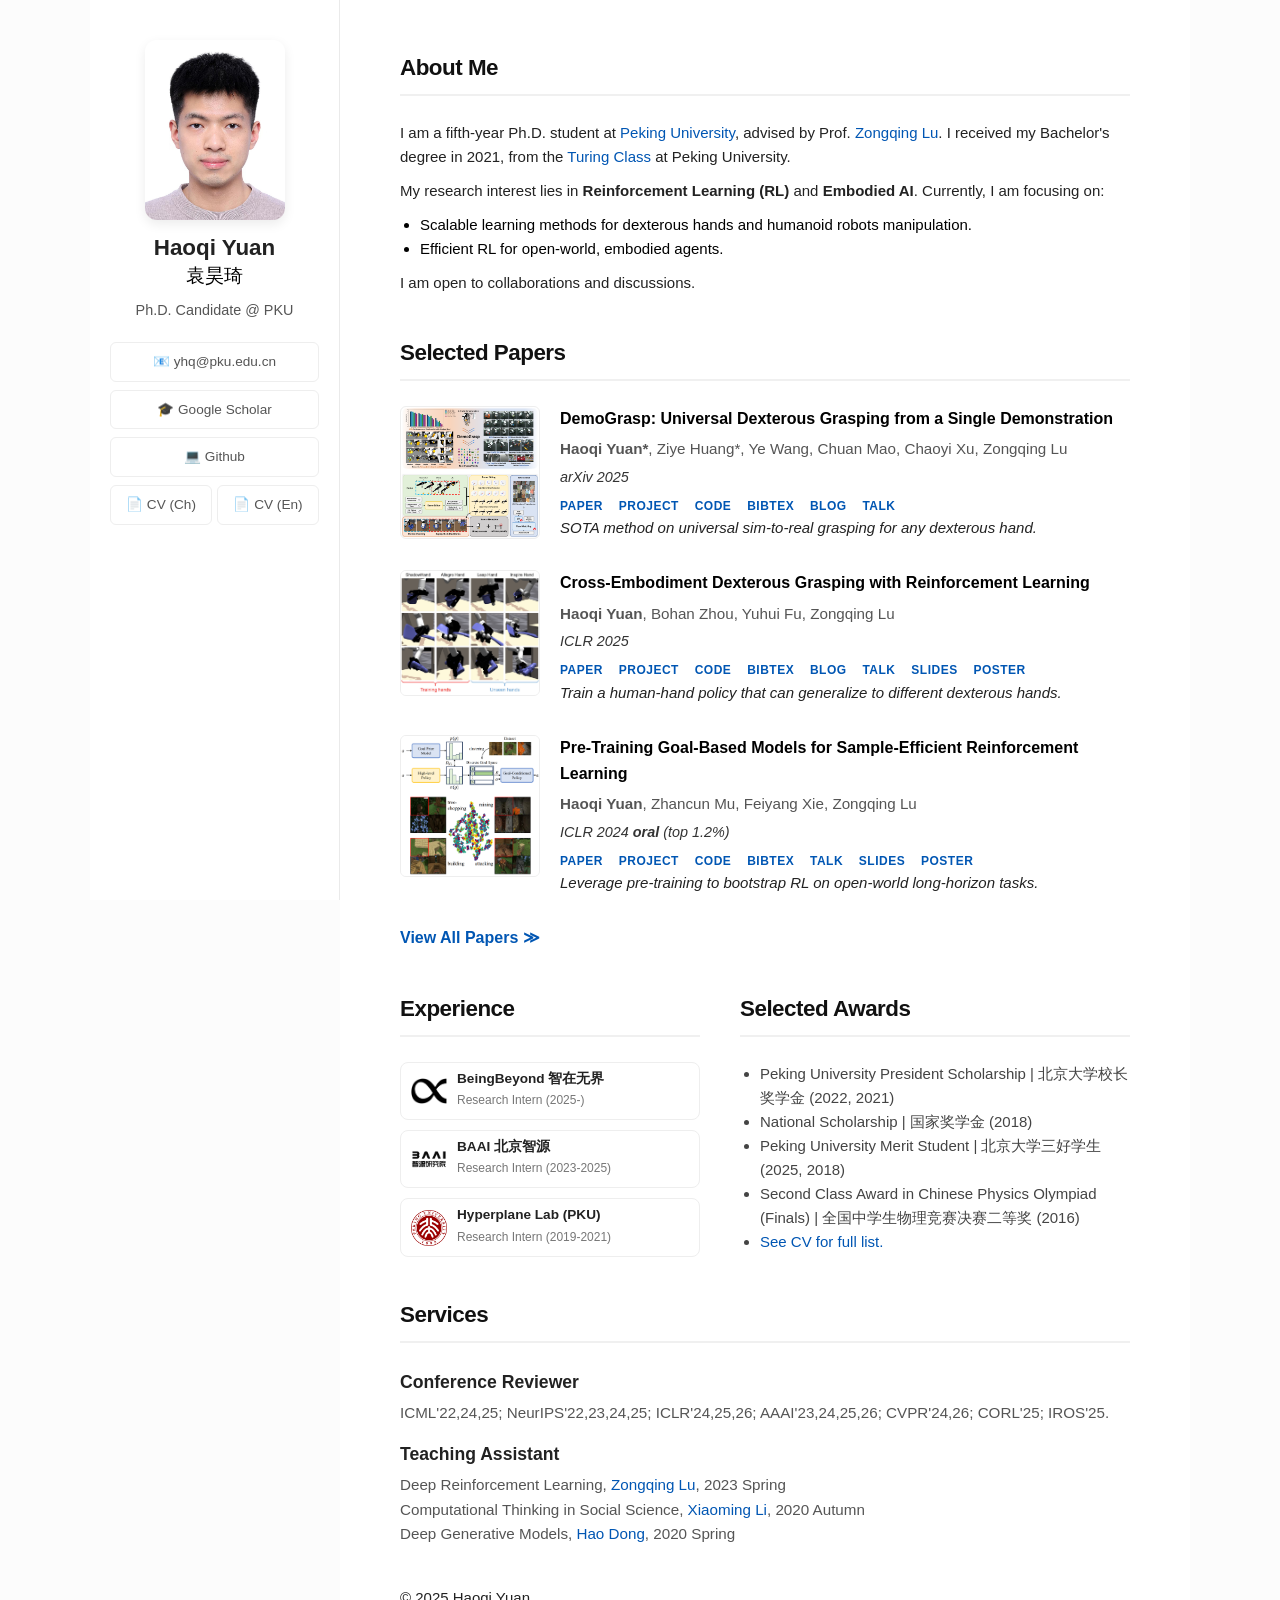
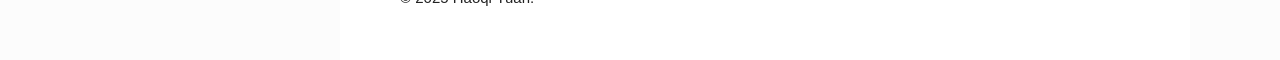
==== index.html @ bbd80de4 "change template" ====
<!DOCTYPE html>
<html lang="en">
<head>
  <meta charset="UTF-8">
  <meta name="viewport" content="width=device-width, initial-scale=1.0">
  <title>Haoqi Yuan | Peking University</title>
  <link rel="icon" type="image/x-icon" href="./haoqi_files/icon/icon.ico">
  <link rel="stylesheet" href="style.css">
</head>
<body>

  <div class="container">

    <aside class="sidebar">
      <img src="./haoqi_files/photo.jpg" alt="Haoqi Yuan" class="profile-img">
      
      <h1>Haoqi Yuan<br><span style="font-weight:400; font-size: 1.2rem; color:#000000;">袁昊琦</span></h1>
      <p style="margin-top:5px;">Ph.D. Candidate @ PKU</p>

      <div class="contact-links">
        <a href="mailto:yhq@pku.edu.cn" class="link-btn">📧 yhq@pku.edu.cn</a>
        <a href="https://scholar.google.com/citations?user=QD_ynSgAAAAJ&hl=zh-CN&oi=ao" class="link-btn">🎓 Google Scholar</a>
        <a href="https://github.com/YHQpkueecs/" class="link-btn">💻 Github</a>
        <div style="display:flex; gap:5px;">
            <a href="./haoqi_files/cv/chn.pdf" class="link-btn" style="flex:1;">📄 CV (Ch)</a>
            <a href="./haoqi_files/cv/en.pdf" class="link-btn" style="flex:1;">📄 CV (En)</a>
        </div>
      </div>
    </aside>

    <main class="main-content">
      
      <section id="about">
        <h2>About Me</h2>
        <div class="about-text">
            <p>
              I am a fifth-year Ph.D. student at <a href="http://english.pku.edu.cn/">Peking University</a>, advised by Prof. <a href="https://z0ngqing.github.io/">Zongqing Lu</a>. 
              I received my Bachelor's degree in 2021, from the <a href="https://cfcs.pku.edu.cn/research/turing_program/introduction1/index.htm">Turing Class</a> at Peking University.
            </p>
            <p>
              My research interest lies in <strong>Reinforcement Learning (RL)</strong> and <strong>Embodied AI</strong>. 
              Currently, I am focusing on:
              <ul style="margin-top:10px; margin-left:20px; color:#000000;">
                <li>Scalable learning methods for dexterous hands and humanoid robots manipulation.</li>
                <li>Efficient RL for open-world, embodied agents.</li>
              </ul>
            </p>
            <p>
              I am open to collaborations and discussions.
            </p>
        </div>
      </section>

      <section id="selected-papers">
        <h2>Selected Papers</h2>

        <div class="paper">
          <img src="./haoqi_files/pub/demograsp.png" alt="DemoGrasp">
          <div class="paper-content">
            <h3>DemoGrasp: Universal Dexterous Grasping from a Single Demonstration</h3>
            <div class="paper-authors">
              <strong>Haoqi Yuan*</strong>, Ziye Huang*, Ye Wang, Chuan Mao, Chaoyi Xu, Zongqing Lu
            </div>
            <div class="paper-venue">arXiv 2025</div>
            <div class="paper-links">
              <a href="https://arxiv.org/abs/2509.22149">Paper</a>
              <a href="https://beingbeyond.github.io/DemoGrasp/">Project</a>
              <a href="https://github.com/BeingBeyond/DemoGrasp">Code</a>
              <a href="./haoqi_files/pub/demograsp.bib">bibtex</a>
              <a href="https://mp.weixin.qq.com/s/KvH5UjLVVNwh7_BdXY9Iog">blog</a>
              <a href="https://www.bilibili.com/video/BV13q1PBCEGq/?spm_id_from=333.337.search-card.all.click&vd_source=22bc080a152719944168d87cfefeca09">talk</a>
            </div>
            <p> <i>SOTA method on universal sim-to-real grasping for any dexterous hand.</i> </p>
          </div>
        </div>

        <div class="paper">
          <img src="./haoqi_files/pub/crossdex.jpg" alt="CrossDex">
          <div class="paper-content">
            <h3>Cross-Embodiment Dexterous Grasping with Reinforcement Learning</h3>
            <div class="paper-authors">
              <strong>Haoqi Yuan</strong>, Bohan Zhou, Yuhui Fu, Zongqing Lu
            </div>
            <div class="paper-venue">ICLR 2025</div>
            <div class="paper-links">
               <a href="https://openreview.net/forum?id=twIPSx9qHn">Paper</a>
               <a href="https://sites.google.com/view/crossdex/">Project</a>
               <a href="https://github.com/PKU-RL/CrossDex">Code</a>
               <a href="./haoqi_files/pub/crossdex.bib">bibtex</a>
               <a href="https://mp.weixin.qq.com/s/LdLFHxeK4R0tPey8G02PbQ">blog</a>
               <a href="https://www.bilibili.com/video/BV1wMdHYVEBz/?spm_id_from=333.1387.homepage.video_card.click">talk</a>
               <a href="https://iclr.cc/media/iclr-2025/Slides/28010.pdf">slides</a>
               <a href="https://iclr.cc/media/PosterPDFs/ICLR%202025/28010.png?t=1743598945.9635465">poster</a>
            </div>
            <p> <i>Train a human-hand policy that can generalize to different dexterous hands.</i> </p>
          </div>
        </div>

        <div class="paper">
          <img src="./haoqi_files/pub/ptgm.png" alt="PTGM">
          <div class="paper-content">
            <h3>Pre-Training Goal-Based Models for Sample-Efficient Reinforcement Learning</h3>
            <div class="paper-authors">
              <strong>Haoqi Yuan</strong>, Zhancun Mu, Feiyang Xie, Zongqing Lu
            </div>
            <div class="paper-venue">ICLR 2024 <b>oral</b> (top 1.2%)</div>
            <div class="paper-links">
               <a href="https://openreview.net/forum?id=o2IEmeLL9r">Paper</a>
               <a href="https://sites.google.com/view/ptgm-iclr">Project</a>
               <a href="https://github.com/PKU-RL/PTGM">Code</a>
               <a href="./haoqi_files/pub/ptgm.bib">bibtex</a>
               <a href="https://b23.tv/zlCDHby">talk</a>
               <a href="https://iclr.cc/media/iclr-2024/Slides/19728.pdf">slides</a>
               <a href="./haoqi_files/poster/ptgm.pdf">poster</a>
            </div>
            <p> <i>Leverage pre-training to bootstrap RL on open-world long-horizon tasks.</i> </p>
          </div>
        </div>

        <div class="view-all-wrapper">
            <a href="publications.html" class="view-all-btn">View All Papers &gg;</a>
        </div>
      </section>

      <div class="two-col-layout">
        
        <section class="section experience">
          <h2>Experience</h2>
          <div class="exp-grid">
              
              <div class="exp-item">
                  <img src="./haoqi_files/icon/beingbeyond.png" alt="BeingBeyond">
                  <div class="exp-info">
                      <strong>BeingBeyond 智在无界</strong>
                      <span>Research Intern (2025-)</span>
                      <div class="exp-tooltip">
                          <strong>BeingBeyond 智在无界</strong><br>
                          Research Intern (2025 - Present).<br>
                          We are a start-up team on embodied AI and foundation models. 
                          <br>
                          I am leading research on dexterous manipulation. 
                          <br>
                          Representative works: <i>Being-0, Being-H0, DemoGrasp</i>.
                      </div>
                  </div>
              </div>

              <div class="exp-item">
                  <img src="./haoqi_files/icon/baai.png" alt="BAAI">
                  <div class="exp-info">
                      <strong>BAAI 北京智源</strong>
                      <span>Research Intern (2023-2025)</span>
                      <div class="exp-tooltip">
                          <strong>BAAI 北京智源人工智能研究院</strong><br>
                          Research Intern (2023-2025). <br>
                          I focus on RL research, including RL for open-world agents and 
                          RL for generalizable dexterous manipulation.
                          <br>
                          Representative works: <i>PTGM, MGPO, Plan4MC, 
                            RL-GPT, CrossDex, ResDex, BiDexHD</i>.
                      </div>
                  </div>
              </div>

              <div class="exp-item">
                  <img src="./haoqi_files/icon/pku.png" alt="PKU">
                  <div class="exp-info">
                      <strong>Hyperplane Lab (PKU)</strong>
                      <span>Research Intern (2019-2021)</span>
                      <div class="exp-tooltip">
                          <strong>Hyperplane Lab, Peking University</strong><br>
                          Research Intern (2019 - 2021). Advised by Prof. <a href="https://zsdonghao.github.io/"> Hao Dong</a>.
                          <br>
                          I study generative models and learning physical interactions. 
                          <br>
                          Representative work: <i>DMotion</i>.
                      </div>
                  </div>
              </div>
          </div>
        </section>

        <section class="section awards">
          <h2>Selected Awards</h2>
          <ul style="padding-left: 20px; color: #444;">
            <li>Peking University President Scholarship | 北京大学校长奖学金 (2022, 2021)</li>
            <li>National Scholarship | 国家奖学金 (2018)</li>
            <li>Peking University Merit Student | 北京大学三好学生 (2025, 2018)</li>
            <li>Second Class Award in Chinese Physics Olympiad (Finals) | 全国中学生物理竞赛决赛二等奖 (2016)</li>
            <li><a href="./haoqi_files/cv/chn.pdf">See CV for full list.</a></li>
          </ul>
        </section>
      </div> 
      
      <section class="section services">
          <h2>Services</h2>
          
          <h3>Conference Reviewer</h3>
          <p> ICML'22,24,25; NeurIPS'22,23,24,25; ICLR'24,25,26; AAAI'23,24,25,26; CVPR'24,26; CORL'25; IROS'25.</p>
          
          <h3>Teaching Assistant</h3>
          <p>
              Deep Reinforcement Learning, <a href="https://z0ngqing.github.io/">Zongqing Lu</a>, 2023 Spring <br>
              Computational Thinking in Social Science, <a href="https://eecs.pku.edu.cn/xxkxjsxy/info/1500/6767.htm">Xiaoming Li</a>, 2020 Autumn <br>
              Deep Generative Models, <a href="https://zsdonghao.github.io/">Hao Dong</a>, 2020 Spring
          </p>
      </section>

      <footer>
        <script type='text/javascript' id='mapmyvisitors' src='https://mapmyvisitors.com/map.js?cl=30a012&w=300&t=tt&d=0yvSSMkyOwlfLmu0AIasVkYD2guCQwrIWfhVinvh4-I&co=85c2ed&cmo=e0bb0c&cmn=ff5353&ct=808080'></script>
        &copy; 2025 Haoqi Yuan.
      </footer>

    </main>
  </div>

</body>
</html>
---- style.css ----
/* --- Global Variables & Reset --- */
:root {
    --primary-color: #0056b3;
    --accent-color: #eef4fb;
    --text-main: #222;
    --text-secondary: #555;
    --bg-body: #fcfcfc;
    --sidebar-width: 250px;
    --sidebar-bg: #fff;
    --font-main: -apple-system, BlinkMacSystemFont, "Segoe UI", Roboto, Helvetica, Arial, sans-serif;
}

* { box-sizing: border-box; margin: 0; padding: 0; }

body {
    font-family: var(--font-main);
    color: var(--text-main);
    background-color: var(--bg-body);
    line-height: 1.6;
    font-size: 15px;
}

a { color: var(--primary-color); text-decoration: none; transition: all 0.2s ease; }
a:hover { text-decoration: underline; color: #003d82; }

/* --- Layout Container --- */
.container {
    display: flex;
    max-width: 1100px;
    margin: 0 auto;
    min-height: 100vh;
}

/* --- Left Sidebar (Fixed) --- */
.sidebar {
    width: var(--sidebar-width);
    padding: 40px 20px;
    text-align: center;
    position: fixed;
    height: 100vh;
    overflow-y: auto;
    background: var(--sidebar-bg);
    border-right: 1px solid #eaeaea;
    display: flex;
    flex-direction: column;
    align-items: center;
}

/* 优化 1: 照片调整 */
.profile-img {
    width: 140px;       /* 略微缩小 */
    height: 180px;
    object-fit: cover;
    object-position: 50% 25%; /* 调整垂直位置，让头部显示更完整 */
    border-radius: 12px;
    margin-bottom: 15px;
    box-shadow: 0 4px 12px rgba(0,0,0,0.08);
}

.sidebar h1 {
    font-size: 1.4rem;
    font-weight: 700;
    margin-bottom: 5px;
    line-height: 1.2;
}

.sidebar p {
    font-size: 0.9rem;
    color: var(--text-secondary);
    margin-bottom: 20px;
}

.contact-links {
    display: flex;
    flex-direction: column;
    gap: 8px;
    width: 100%;
}

.link-btn {
    display: block;
    padding: 8px 12px;
    background-color: #fff;
    border: 1px solid #eee;
    border-radius: 6px;
    color: var(--text-secondary);
    font-size: 0.85rem;
    text-align: center;
}

.link-btn:hover {
    background-color: var(--accent-color);
    border-color: #d0e1f5;
    color: var(--primary-color);
    text-decoration: none;
}

/* --- Right Main Content --- */
.main-content {
    margin-left: var(--sidebar-width);
    flex: 1;
    padding: 50px 60px;
    background-color: #fff;
}

section { margin-bottom: 40px; }

h2 {
    font-size: 1.4rem;
    border-bottom: 2px solid #f0f0f0;
    padding-bottom: 8px;
    margin-bottom: 25px;
    color: #111;
    letter-spacing: -0.5px;
}

/* 优化 2: About Me 间距调整 */
.about-text p {
    margin-bottom: 10px; /* 减小段落间距 */
}


/* --- Paper Card Style --- */
.paper {
    display: flex;
    gap: 20px;
    margin-bottom: 30px;
}

.paper img {
    width: 140px;
    height: auto;
    min-width: 140px;
    border-radius: 6px;
    border: 1px solid #eee;
    align-self: flex-start;
}

.paper-content h3 {
    font-size: 1rem; /* 调整后的字号，现在更小 */
    font-weight: 600;
    margin-bottom: 6px;
    color: #000;
}

.paper-authors { color: var(--text-secondary); margin-bottom: 4px; font-size: 0.95rem; }
.paper-venue { font-style: italic; font-weight: 500; color: #333; margin-bottom: 6px; font-size: 0.9rem; }
.paper-links { font-size: 0.85rem; }
.paper-links a { margin-right: 12px; text-transform: uppercase; font-weight: 600; font-size: 0.75rem; letter-spacing: 0.5px; }

.view-all-wrapper {
    margin-top: 10px; 
}
.view-all-btn {
    display: inline-flex;
    align-items: center;
    font-weight: 600;
    font-size: 1rem;
}

/* --- 优化 3.1: Experience 扁平化 --- */
.exp-grid {
    display: grid;
    grid-template-columns: repeat(auto-fill, minmax(220px, 1fr));
    gap: 10px; /* 缩小间距 */
}

.exp-item {
    display: flex;
    align-items: center;
    gap: 10px;
    padding: 8px 10px; /* 减小垂直内边距 */
    border: 1px solid #eee;
    border-radius: 8px;
    transition: transform 0.2s;
    /* 增加 position 和 z-index 来初始化堆叠上下文，为悬停做准备 */
    position: relative;
    z-index: 1; 
}
.exp-item:hover { 
    transform: translateY(-2px); 
    border-color: #ddd; 
    /* 关键修复：悬停时将当前条目的层级提到最高 */
    z-index: 1000; 
}

.exp-item img { 
    width: 36px; /* 缩小图标尺寸 */
    height: 36px; 
    object-fit: contain; 
}

.exp-info {
    position: relative;
}
.exp-info strong { display: block; font-size: 0.85rem; line-height: 1.2; }
.exp-info span { font-size: 0.75rem; color: #777; }


/* --- 优化 3.2: Experience 和 Awards 左右排列 --- */
.two-col-layout {
    display: flex;
    gap: 40px;
}

/* 核心修改：调整左右两栏的宽度比例 */
.two-col-layout > section {
    margin-bottom: 40; 
}

/* 添加针对特定 section 的 flex 属性 */
.two-col-layout .experience {
    flex: 1; /* 相对较窄，作为基准 */
    min-width: 300px; /* 确保内容不会过于拥挤 */
}

.two-col-layout .awards {
    flex: 1.5; /* 相对较宽，比 Experience 宽 50% */
}

/* --- Tooltip Styling (最终修订，解决穿透问题) --- */
.exp-tooltip {
    position: absolute;
    top: 100%;
    left: 0;
    z-index: 999; /* 关键修改：大幅提高层级，确保在最顶层，彻底解决文字穿透问题 */
    width: 350px;
    background: #1a1a1a; 
    color: #fff;
    padding: 12px;
    border-radius: 6px;
    box-shadow: 0 5px 20px rgba(0,0,0,0.5); 
    opacity: 0;
    visibility: hidden;
    transition: opacity 0.3s, visibility 0.3s;
    margin-top: 10px;
    text-align: left;
    font-size: 0.85rem;
    line-height: 1.4;
    /* 保持 Tooltip 内容的字体样式 */
    /* pointer-events: none; 可选：如果希望鼠标能点击到Tooltip下面的内容，则添加 */
}

.exp-item:hover .exp-tooltip {
    opacity: 1;
    visibility: visible;
}

@media (max-width: 768px) {
    .sidebar { position: relative; width: 100%; height: auto; border-right: none; border-bottom: 1px solid #eaeaea; padding: 30px 20px; }
    .main-content { margin-left: 0; padding: 30px 20px; }
    .two-col-layout { flex-direction: column; gap: 30px; } /* 移动端恢复堆叠 */
    .exp-tooltip { display: none; }
    .paper { flex-direction: column; }
    .paper img { width: 100%; max-width: 300px; }
}

.exp-tooltip strong { color: #ffe568; font-weight: 700; }
.exp-tooltip i { font-style: italic; }


/* 针对 Services Section 内容的简单字体调整 */
.section.services p {
    font-size: 0.95rem; /* 调整段落内容字体大小 */
    line-height: 1.6;
    color: var(--text-secondary); /* 使用辅助文本颜色 */
}

/* 调整 Conference Reviewer/Teaching Assistant 标题的字体大小 */
.section.services h3 {
    font-size: 1.1rem; /* 比主标题 h2 略小，比段落大 */
    font-weight: 600;
    color: var(--text-main);
    margin-top: 15px; /* 增加 Reviewer/TA 标题与上一个元素的间距 */
    margin-bottom: 5px;
}
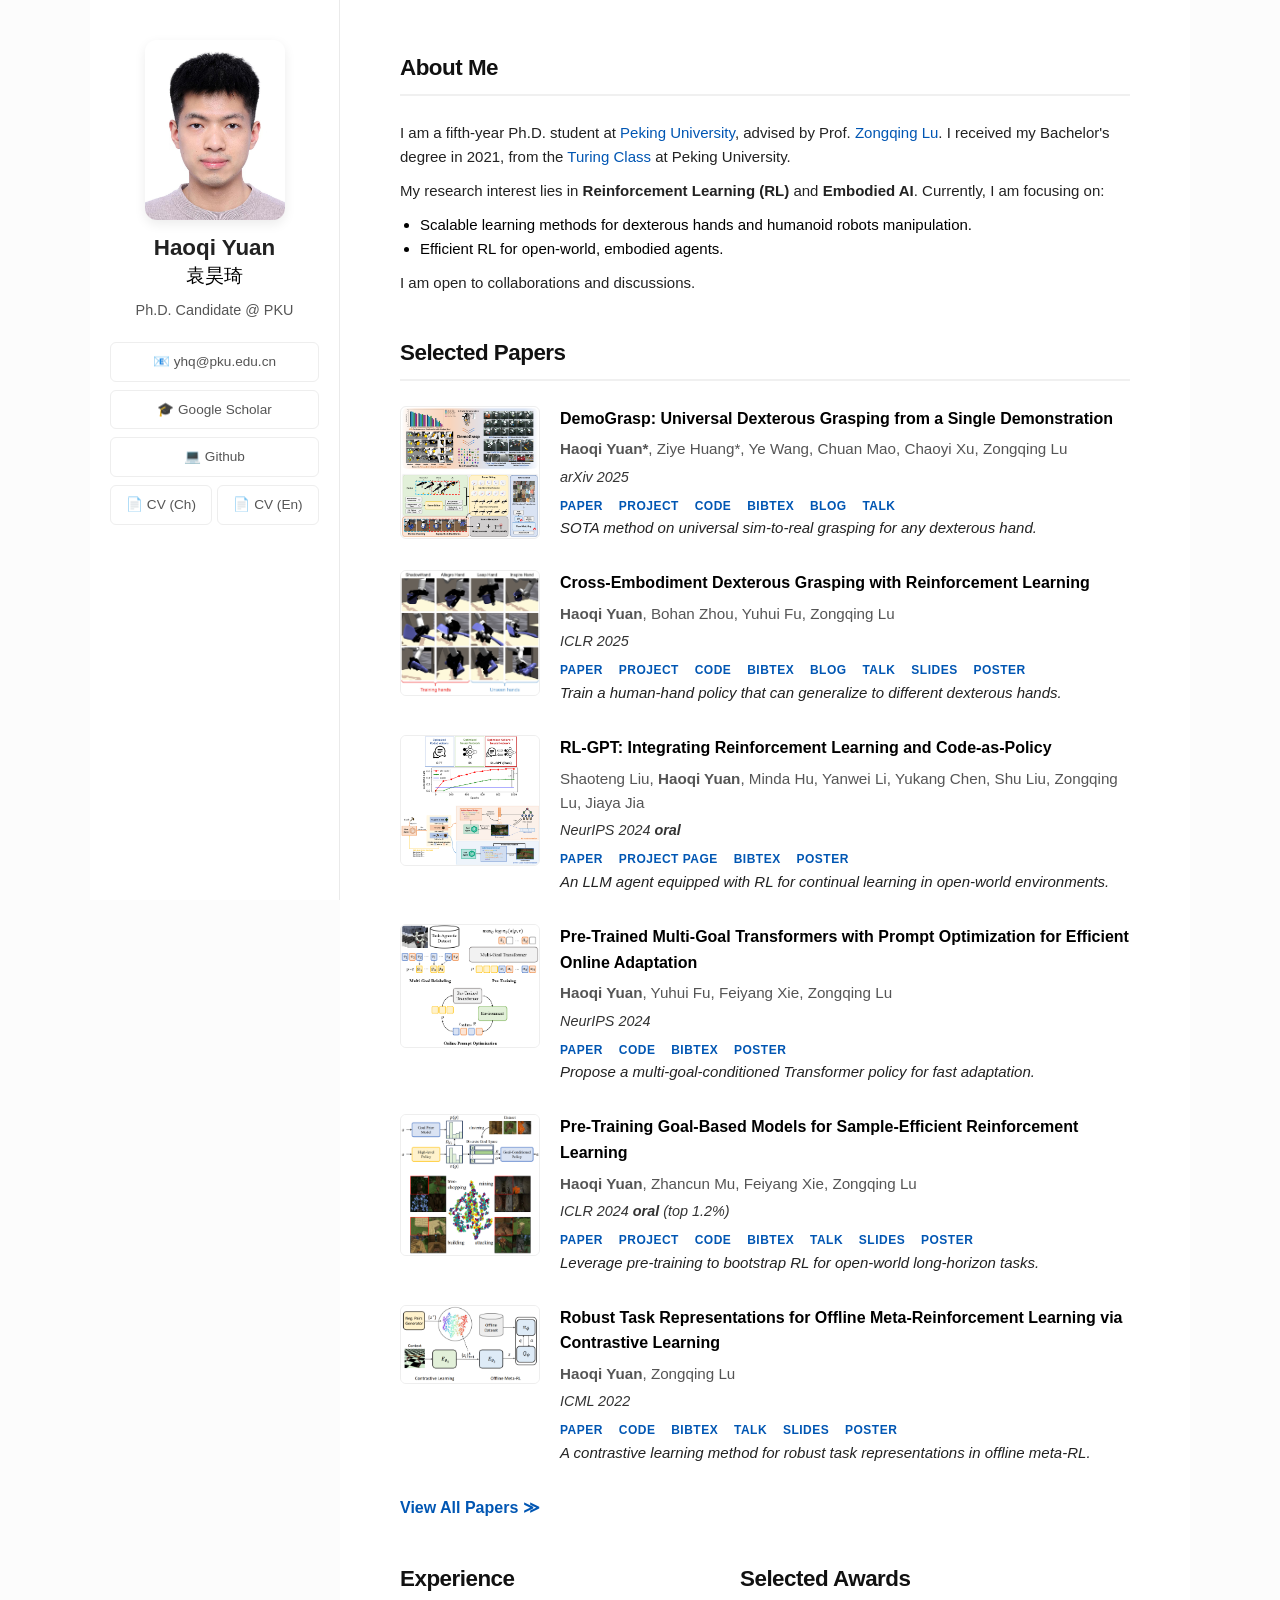
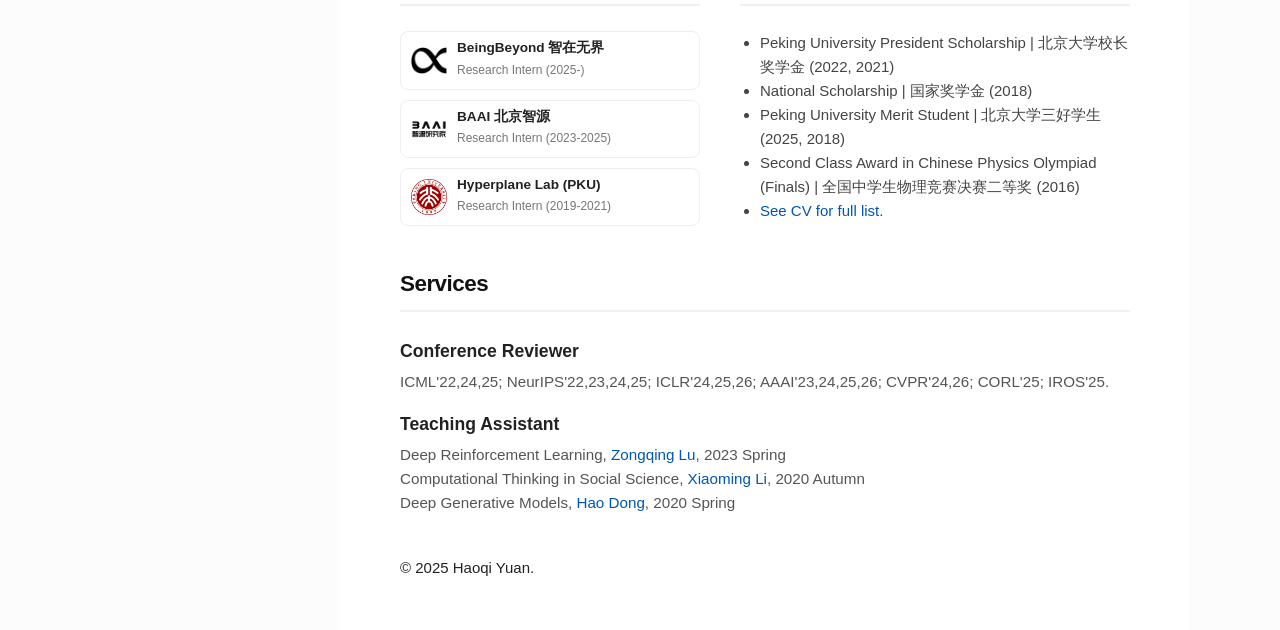
==== commit 0c4f9e52: "two papers" ====
--- a/index.html
+++ b/index.html
@@ -97,6 +97,46 @@
         </div>
 
         <div class="paper">
+                <img src="./haoqi_files/pub/rlgpt.png" alt="RLGPT">
+                <div class="paper-content">
+                  <h3>RL-GPT: Integrating Reinforcement Learning and Code-as-Policy</h3>
+                  <div class="paper-authors">
+                    Shaoteng Liu, <strong>Haoqi Yuan</strong>, Minda Hu, Yanwei Li, Yukang Chen, Shu Liu, Zongqing Lu, Jiaya Jia
+                  </div>
+                  <div class="paper-venue">NeurIPS 2024 <b>oral</b></div>
+                  <div class="paper-links">
+                    <a href="https://openreview.net/forum?id=LEzx6QRkRH">paper</a>
+                    <a href="https://sites.google.com/view/rl-gpt">project page</a>
+                    <a href="./haoqi_files/pub/rlgpt.bib">bibtex</a>
+                    <a href="https://neurips.cc/media/PosterPDFs/NeurIPS%202024/95611.png?t=1733408511.702013">poster</a>
+                     </div>
+                  <p>
+                    <i>An LLM agent equipped with RL for continual learning in open-world environments.</i>
+                  </p>
+                </div>
+            </div>
+
+        <div class="paper">
+                <img src="./haoqi_files/pub/mgpo.png" alt="MGPO">
+                <div class="paper-content">
+                  <h3>Pre-Trained Multi-Goal Transformers with Prompt Optimization for Efficient Online Adaptation</h3>
+                  <div class="paper-authors">
+                    <strong>Haoqi Yuan</strong>, Yuhui Fu, Feiyang Xie, Zongqing Lu
+                  </div>
+                  <div class="paper-venue">NeurIPS 2024</div>
+                  <div class="paper-links">
+                    <a href="https://openreview.net/forum?id=DHucngOEe3">paper</a>
+                    <a href="https://github.com/PKU-RL/MGPO">code</a>
+                    <a href="./haoqi_files/pub/mgpo.bib">bibtex</a>
+                    <a href="https://neurips.cc/media/PosterPDFs/NeurIPS%202024/96096.png?t=1731946873.0427732">poster</a>
+                     </div>
+                  <p>
+                    <i>Propose a multi-goal-conditioned Transformer policy for fast adaptation.</i>
+                  </p>
+                </div>
+            </div>
+
+        <div class="paper">
           <img src="./haoqi_files/pub/ptgm.png" alt="PTGM">
           <div class="paper-content">
             <h3>Pre-Training Goal-Based Models for Sample-Efficient Reinforcement Learning</h3>
@@ -113,9 +153,29 @@
                <a href="https://iclr.cc/media/iclr-2024/Slides/19728.pdf">slides</a>
                <a href="./haoqi_files/poster/ptgm.pdf">poster</a>
             </div>
-            <p> <i>Leverage pre-training to bootstrap RL on open-world long-horizon tasks.</i> </p>
-          </div>
-        </div>
+            <p> <i>Leverage pre-training to bootstrap RL for open-world long-horizon tasks.</i> </p>
+          </div>
+        </div>
+
+        <div class="paper">
+                <img src="./haoqi_files/pub/corro.png" alt="CORRO">
+                <div class="paper-content">
+                  <h3>Robust Task Representations for Offline Meta-Reinforcement Learning via Contrastive Learning</h3>
+                  <div class="paper-authors">
+                    <strong>Haoqi Yuan</strong>, Zongqing Lu
+                  </div>
+                  <div class="paper-venue">ICML 2022</div>
+                  <div class="paper-links">
+                    <a href="https://proceedings.mlr.press/v162/yuan22a/yuan22a.pdf">paper</a>
+                    <a href="https://github.com/PKU-AI-Edge/CORRO">code</a>
+                    <a href="./haoqi_files/pub/corro.bib">bibtex</a>
+                    <a href="https://b23.tv/WXsA9nF">talk</a>
+                    <a href="https://icml.cc/media/icml-2022/Slides/16240_K4BQpKc.pdf">slides</a>
+                    <a href="./haoqi_files/poster/corro.pdf">poster</a>
+                     </div>
+                  <p> <i>A contrastive learning method for robust task representations in offline meta-RL.</i> </p>
+                </div>
+            </div>
 
         <div class="view-all-wrapper">
             <a href="publications.html" class="view-all-btn">View All Papers &gg;</a>
--- a/style.css
+++ b/style.css
@@ -246,15 +246,6 @@
     visibility: visible;
 }
 
-@media (max-width: 768px) {
-    .sidebar { position: relative; width: 100%; height: auto; border-right: none; border-bottom: 1px solid #eaeaea; padding: 30px 20px; }
-    .main-content { margin-left: 0; padding: 30px 20px; }
-    .two-col-layout { flex-direction: column; gap: 30px; } /* 移动端恢复堆叠 */
-    .exp-tooltip { display: none; }
-    .paper { flex-direction: column; }
-    .paper img { width: 100%; max-width: 300px; }
-}
-
 .exp-tooltip strong { color: #ffe568; font-weight: 700; }
 .exp-tooltip i { font-style: italic; }
 
@@ -273,4 +264,70 @@
     color: var(--text-main);
     margin-top: 15px; /* 增加 Reviewer/TA 标题与上一个元素的间距 */
     margin-bottom: 5px;
+}
+
+
+@media (max-width: 992px) { 
+    /* 关键修复 1: 强制容器垂直堆叠 */
+    .container {
+        flex-direction: column; 
+        min-height: auto; 
+    }
+
+    /* 2. 侧边栏样式调整：调整头像与 About Me 之间的垂直间隙 */
+    .sidebar { 
+        position: relative; 
+        width: 100%; 
+        height: auto; 
+        border-right: none; 
+        border-bottom: 1px solid #eaeaea; 
+        /* 关键修改：减少侧边栏底部 padding (15px)，缩小与主内容区的间隙 */
+        padding: 30px 20px 15px 20px; 
+    }
+    
+    /* 3. 主内容区移除左侧边距 */
+    .main-content { 
+        margin-left: 0; 
+        /* 关键修改：减少主内容区顶部 padding (15px)，缩小与侧边栏的间隙 */
+        padding: 15px 20px 30px 20px; 
+    }
+    
+    /* 4. 核心修复：将双栏布局 (Experience/Awards) 强制转为单栏垂直堆叠 */
+    .two-col-layout { 
+        flex-direction: column; 
+        /* 关键修改 3：Experience 和 Awards 之间的垂直间隙，从 30px 调整为 20px */
+        gap: 20px; 
+        /* 关键修改 4：Awards (双栏布局末尾) 和 Services 之间的间隙，从 60px 减小到 30px */
+        margin-bottom: 30px; 
+    }
+    
+    /* 5. 统一 Section 间距 */
+    .main-content section {
+        /* 控制 Services 和 Footer 之间的间隙 */
+        margin-bottom: 30px; 
+    }
+    
+    /* 6. 重置 Experience 和 Awards 的 flex 属性 */
+    .two-col-layout > section {
+        flex: none; 
+        width: 100%; 
+        min-width: unset; 
+        margin-bottom: 0; /* 确保 .two-col-layout 内部的 section 没有额外的底部 margin */
+    }
+
+    /* 7. 其他移动端优化 */
+    .exp-tooltip { 
+        display: none; 
+    }
+    .paper { 
+        flex-direction: column; 
+    }
+    .paper img { 
+        width: 100%; 
+        max-width: 300px; 
+        align-self: flex-start; 
+    }
+    .exp-grid {
+        grid-template-columns: 1fr; 
+    }
 }
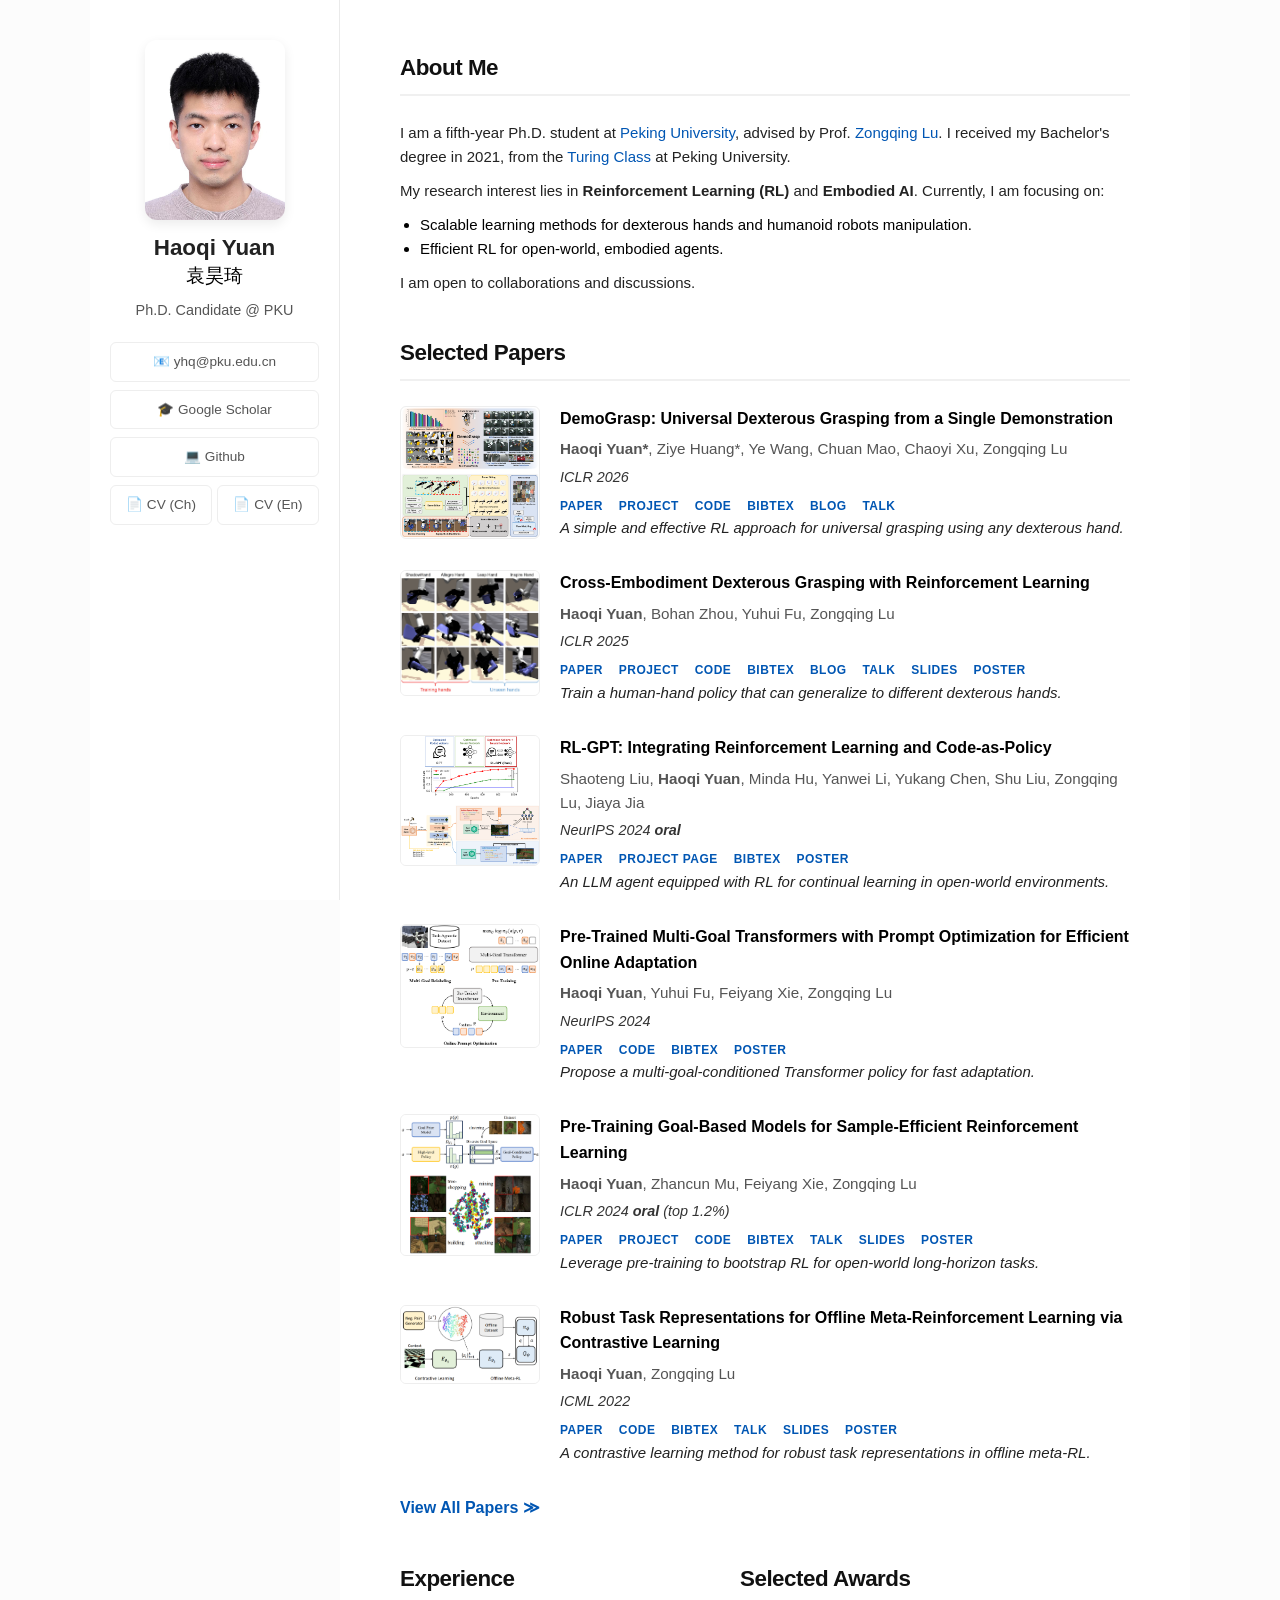
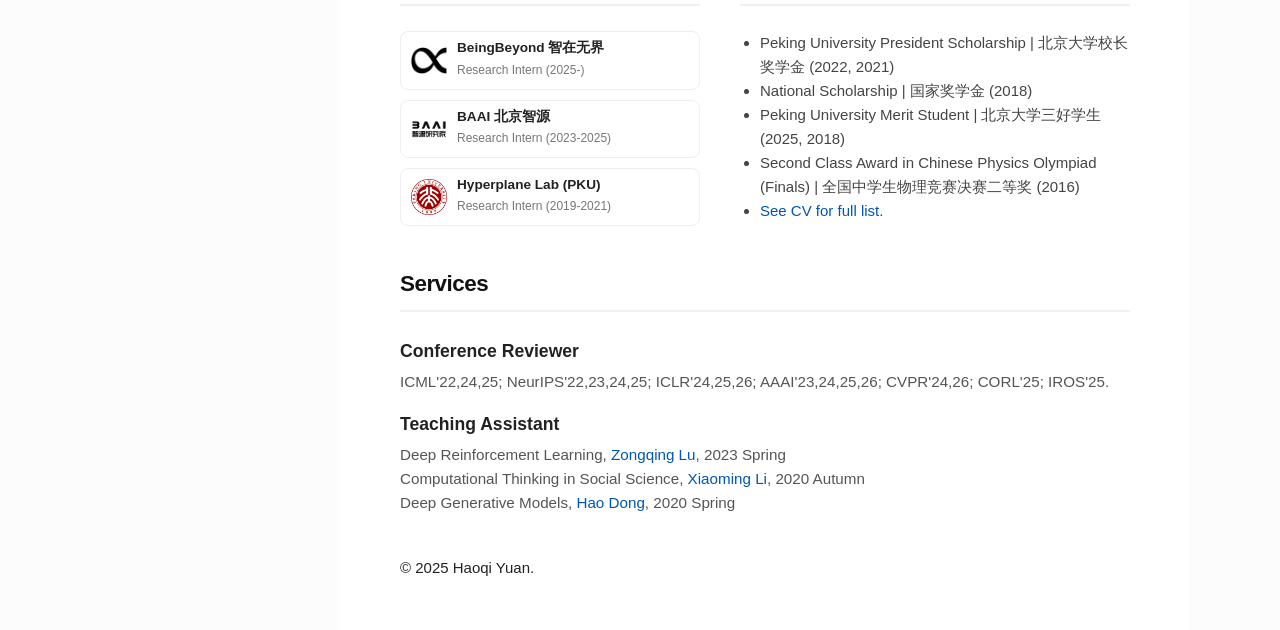
==== commit 41c9e6bf: "three pubs; rethink-vla" ====
--- a/index.html
+++ b/index.html
@@ -61,16 +61,16 @@
             <div class="paper-authors">
               <strong>Haoqi Yuan*</strong>, Ziye Huang*, Ye Wang, Chuan Mao, Chaoyi Xu, Zongqing Lu
             </div>
-            <div class="paper-venue">arXiv 2025</div>
+            <div class="paper-venue">ICLR 2026</div>
             <div class="paper-links">
-              <a href="https://arxiv.org/abs/2509.22149">Paper</a>
+              <a href="https://openreview.net/forum?id=Bf4FeuW0Mr">Paper</a>
               <a href="https://beingbeyond.github.io/DemoGrasp/">Project</a>
               <a href="https://github.com/BeingBeyond/DemoGrasp">Code</a>
               <a href="./haoqi_files/pub/demograsp.bib">bibtex</a>
               <a href="https://mp.weixin.qq.com/s/KvH5UjLVVNwh7_BdXY9Iog">blog</a>
               <a href="https://www.bilibili.com/video/BV13q1PBCEGq/?spm_id_from=333.337.search-card.all.click&vd_source=22bc080a152719944168d87cfefeca09">talk</a>
             </div>
-            <p> <i>SOTA method on universal sim-to-real grasping for any dexterous hand.</i> </p>
+            <p> <i>A simple and effective RL approach for universal grasping using any dexterous hand.</i> </p>
           </div>
         </div>
 
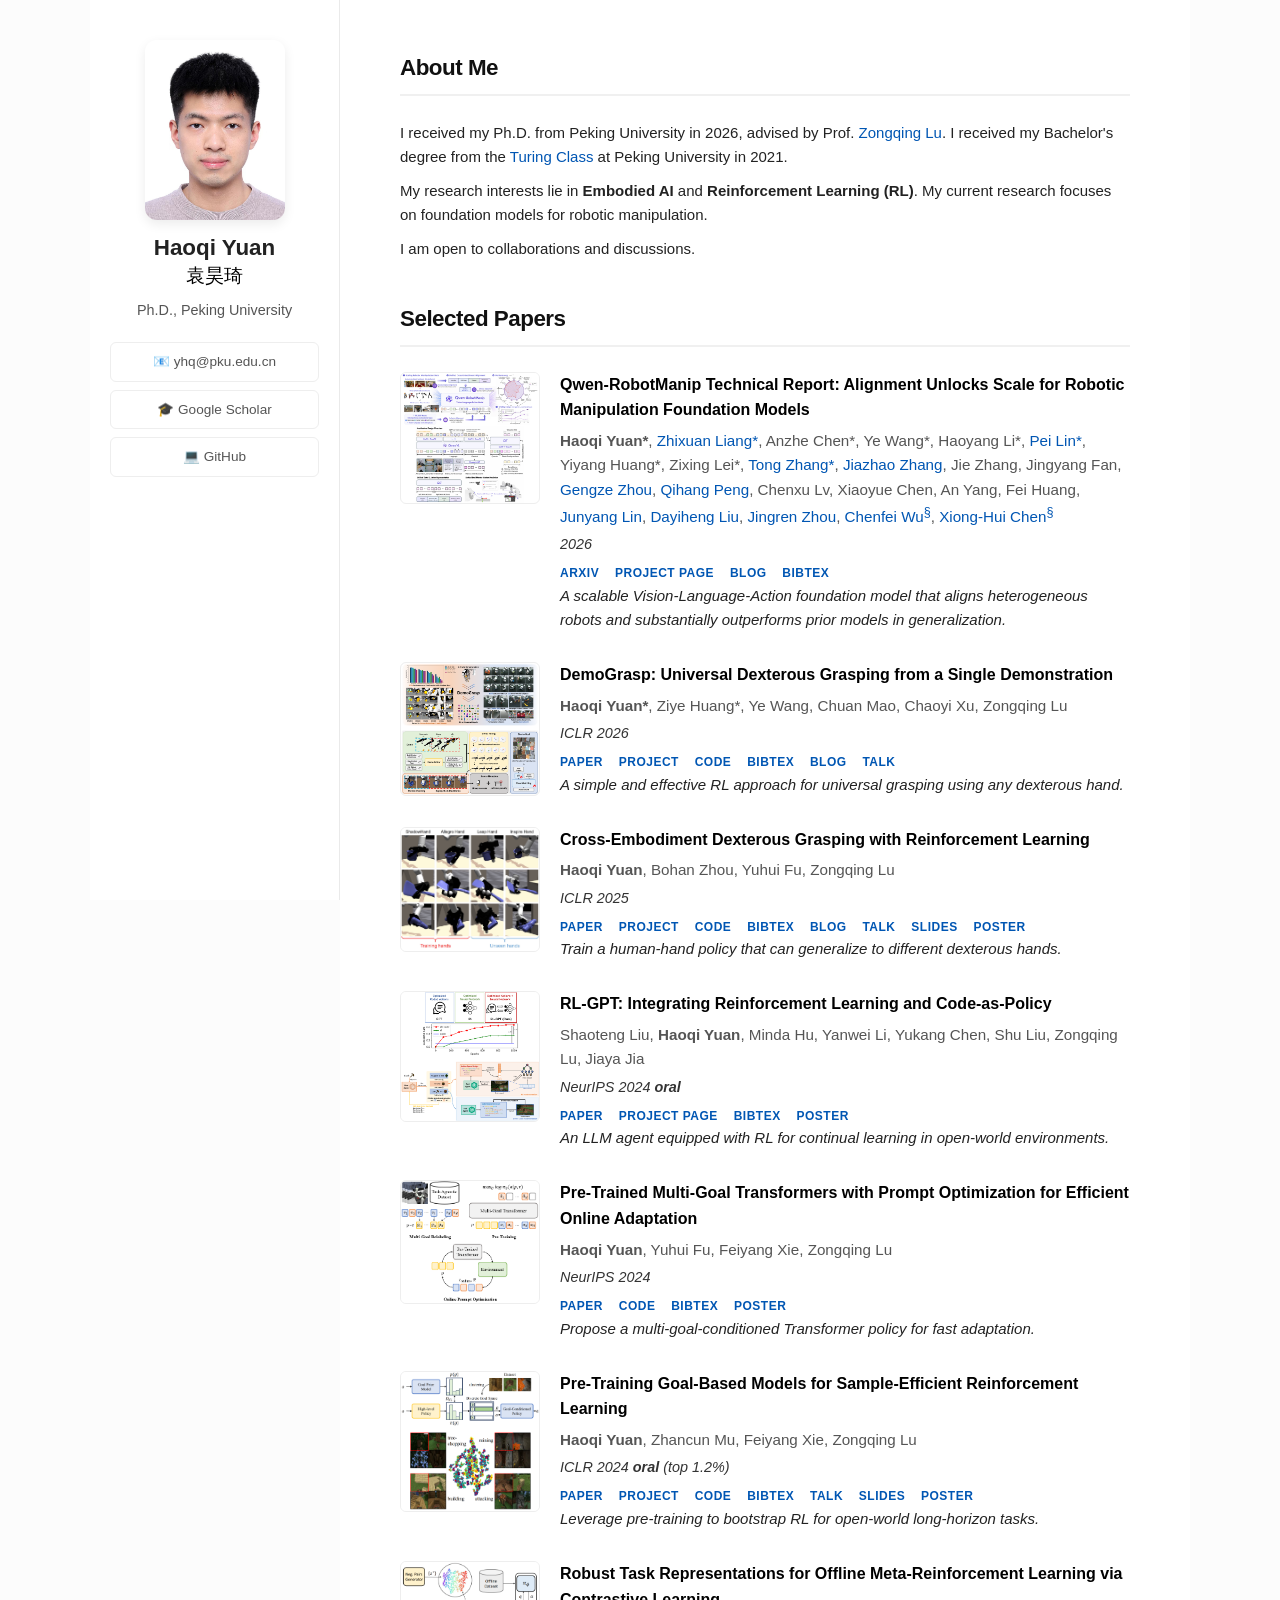
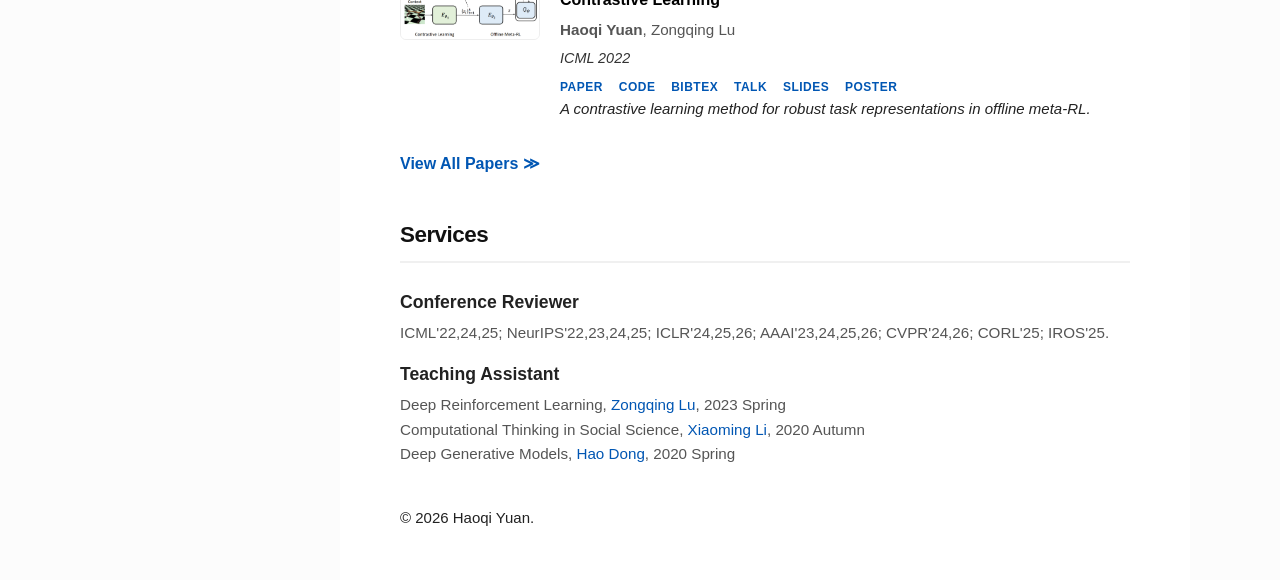
==== commit 6f07765a: "update 2026 spring works" ====
--- a/index.html
+++ b/index.html
@@ -15,16 +15,16 @@
       <img src="./haoqi_files/photo.jpg" alt="Haoqi Yuan" class="profile-img">
       
       <h1>Haoqi Yuan<br><span style="font-weight:400; font-size: 1.2rem; color:#000000;">袁昊琦</span></h1>
-      <p style="margin-top:5px;">Ph.D. Candidate @ PKU</p>
+      <p style="margin-top:5px;">Ph.D., Peking University</p>
 
       <div class="contact-links">
         <a href="mailto:yhq@pku.edu.cn" class="link-btn">📧 yhq@pku.edu.cn</a>
         <a href="https://scholar.google.com/citations?user=QD_ynSgAAAAJ&hl=zh-CN&oi=ao" class="link-btn">🎓 Google Scholar</a>
-        <a href="https://github.com/YHQpkueecs/" class="link-btn">💻 Github</a>
-        <div style="display:flex; gap:5px;">
+        <a href="https://github.com/YHQpkueecs/" class="link-btn">💻 GitHub</a>
+        <!-- <div style="display:flex; gap:5px;">
             <a href="./haoqi_files/cv/chn.pdf" class="link-btn" style="flex:1;">📄 CV (Ch)</a>
             <a href="./haoqi_files/cv/en.pdf" class="link-btn" style="flex:1;">📄 CV (En)</a>
-        </div>
+        </div> -->
       </div>
     </aside>
 
@@ -34,16 +34,12 @@
         <h2>About Me</h2>
         <div class="about-text">
             <p>
-              I am a fifth-year Ph.D. student at <a href="http://english.pku.edu.cn/">Peking University</a>, advised by Prof. <a href="https://z0ngqing.github.io/">Zongqing Lu</a>. 
-              I received my Bachelor's degree in 2021, from the <a href="https://cfcs.pku.edu.cn/research/turing_program/introduction1/index.htm">Turing Class</a> at Peking University.
+              I received my Ph.D. from Peking University in 2026, advised by Prof. <a href="https://z0ngqing.github.io/">Zongqing Lu</a>. 
+              I received my Bachelor's degree from the <a href="https://cfcs.pku.edu.cn/research/turing_program/introduction1/index.htm">Turing Class</a> at Peking University in 2021.
             </p>
             <p>
-              My research interest lies in <strong>Reinforcement Learning (RL)</strong> and <strong>Embodied AI</strong>. 
-              Currently, I am focusing on:
-              <ul style="margin-top:10px; margin-left:20px; color:#000000;">
-                <li>Scalable learning methods for dexterous hands and humanoid robots manipulation.</li>
-                <li>Efficient RL for open-world, embodied agents.</li>
-              </ul>
+              My research interests lie in <strong>Embodied AI</strong> and <strong>Reinforcement Learning (RL)</strong>. 
+              My current research focuses on foundation models for robotic manipulation.
             </p>
             <p>
               I am open to collaborations and discussions.
@@ -53,6 +49,35 @@
 
       <section id="selected-papers">
         <h2>Selected Papers</h2>
+
+        <div class="paper">
+            <img src="./haoqi_files/pub/qwenrobotmanip.png" alt="qwenrobotmanip">
+            <div class="paper-content">
+              <h3>Qwen-RobotManip Technical Report: Alignment Unlocks Scale for Robotic Manipulation Foundation Models</h3>
+              <div class="paper-authors">
+                <strong>Haoqi Yuan*</strong>, <a href="https://liang-zx.github.io/">Zhixuan Liang*</a>, Anzhe Chen*, Ye Wang*, Haoyang Li*, 
+                <a href="https://peilin-666.github.io/"> Pei Lin*</a>, Yiyang Huang*, Zixing Lei*, 
+                <a href="https://tongzhangthu.github.io/">Tong Zhang*</a>, <a href="https://jzhzhang.github.io/">Jiazhao Zhang</a>, Jie Zhang, 
+                Jingyang Fan, <a href="https://gengzezhou.github.io/">Gengze Zhou</a>, <a href="https://pqh22.github.io/">Qihang Peng</a>, 
+                Chenxu Lv, Xiaoyue Chen, An Yang, Fei Huang, <a href="https://justinlin610.github.io/">Junyang Lin</a>, 
+                <a href="https://dayihengliu.github.io/">Dayiheng Liu</a>, 
+                <a href="http://www.cs.columbia.edu/~jrzhou/">Jingren Zhou</a>, 
+                <a href="https://chenfei-wu.github.io/">Chenfei Wu<sup>&sect;</sup></a>, 
+                <a href="https://xionghuichen.github.io/">Xiong-Hui Chen<sup>&sect;</sup></a>
+              </div>
+              <div class="paper-venue">2026</div>
+              <div class="paper-links">
+                <a href="https://arxiv.org/abs/2606.17846">arXiv</a>
+                <a href="https://qwen.ai/blog?id=qwen-robotmanip">project page</a>
+                <a href="https://qwen.ai/blog?id=qwen-robotsuite">blog</a>
+                <a href="./haoqi_files/pub/qwenrobotmanip.bib">bibtex</a>
+                  </div>
+              <p>
+                <i>A scalable Vision-Language-Action foundation model that aligns heterogeneous robots 
+                  and substantially outperforms prior models in generalization.</i>
+              </p>
+            </div>
+        </div>
 
         <div class="paper">
           <img src="./haoqi_files/pub/demograsp.png" alt="DemoGrasp">
@@ -182,58 +207,42 @@
         </div>
       </section>
 
-      <div class="two-col-layout">
-        
+      <!-- <div class="two-col-layout">
         <section class="section experience">
           <h2>Experience</h2>
           <div class="exp-grid">
-              
+              <div class="exp-item">
+                  <img src="./haoqi_files/icon/qwen.png" alt="Qwen">
+                  <div class="exp-info">
+                      <strong>Qwen Team, Alibaba</strong>
+                      <span>Research Intern</span>
+                      <div class="exp-tooltip">
+                          <strong>Qwen Team 通义千问实验室</strong><br>
+                          I work on foundation models for robotic manipulation.
+                      </div>
+                  </div>
+              </div>
               <div class="exp-item">
                   <img src="./haoqi_files/icon/beingbeyond.png" alt="BeingBeyond">
                   <div class="exp-info">
-                      <strong>BeingBeyond 智在无界</strong>
-                      <span>Research Intern (2025-)</span>
+                      <strong>BeingBeyond</strong>
+                      <span>Research Intern</span>
                       <div class="exp-tooltip">
                           <strong>BeingBeyond 智在无界</strong><br>
-                          Research Intern (2025 - Present).<br>
-                          We are a start-up team on embodied AI and foundation models. 
-                          <br>
-                          I am leading research on dexterous manipulation. 
-                          <br>
-                          Representative works: <i>Being-0, Being-H0, DemoGrasp</i>.
+                          BeingBeyond is a start-up team on embodied AI and foundation models. <br>
+                          I lead research on dexterous manipulation.
                       </div>
                   </div>
               </div>
-
               <div class="exp-item">
                   <img src="./haoqi_files/icon/baai.png" alt="BAAI">
                   <div class="exp-info">
-                      <strong>BAAI 北京智源</strong>
-                      <span>Research Intern (2023-2025)</span>
+                      <strong>BAAI</strong>
+                      <span>Research Intern</span>
                       <div class="exp-tooltip">
                           <strong>BAAI 北京智源人工智能研究院</strong><br>
-                          Research Intern (2023-2025). <br>
-                          I focus on RL research, including RL for open-world agents and 
-                          RL for generalizable dexterous manipulation.
-                          <br>
-                          Representative works: <i>PTGM, MGPO, Plan4MC, 
-                            RL-GPT, CrossDex, ResDex, BiDexHD</i>.
-                      </div>
-                  </div>
-              </div>
-
-              <div class="exp-item">
-                  <img src="./haoqi_files/icon/pku.png" alt="PKU">
-                  <div class="exp-info">
-                      <strong>Hyperplane Lab (PKU)</strong>
-                      <span>Research Intern (2019-2021)</span>
-                      <div class="exp-tooltip">
-                          <strong>Hyperplane Lab, Peking University</strong><br>
-                          Research Intern (2019 - 2021). Advised by Prof. <a href="https://zsdonghao.github.io/"> Hao Dong</a>.
-                          <br>
-                          I study generative models and learning physical interactions. 
-                          <br>
-                          Representative work: <i>DMotion</i>.
+                          I work on RL research, including RL for open-world agents and 
+                          RL for scalable dexterous manipulation.
                       </div>
                   </div>
               </div>
@@ -243,14 +252,14 @@
         <section class="section awards">
           <h2>Selected Awards</h2>
           <ul style="padding-left: 20px; color: #444;">
-            <li>Peking University President Scholarship | 北京大学校长奖学金 (2022, 2021)</li>
-            <li>National Scholarship | 国家奖学金 (2018)</li>
-            <li>Peking University Merit Student | 北京大学三好学生 (2025, 2018)</li>
-            <li>Second Class Award in Chinese Physics Olympiad (Finals) | 全国中学生物理竞赛决赛二等奖 (2016)</li>
-            <li><a href="./haoqi_files/cv/chn.pdf">See CV for full list.</a></li>
+            <li>Excellent Graduate of Peking University (2026)</li>
+            <li>Peking University Merit Student (2025, 2018)</li>
+            <li>Peking University President Scholarship (2022, 2021)</li>
+            <li>National Scholarship (2018)</li>
+            <li>Second Class Award in Chinese Physics Olympiad (Finals) (2016)</li>
           </ul>
         </section>
-      </div> 
+      </div>  -->
       
       <section class="section services">
           <h2>Services</h2>
@@ -268,7 +277,7 @@
 
       <footer>
         <script type='text/javascript' id='mapmyvisitors' src='https://mapmyvisitors.com/map.js?cl=30a012&w=300&t=tt&d=0yvSSMkyOwlfLmu0AIasVkYD2guCQwrIWfhVinvh4-I&co=85c2ed&cmo=e0bb0c&cmn=ff5353&ct=808080'></script>
-        &copy; 2025 Haoqi Yuan.
+        &copy; 2026 Haoqi Yuan.
       </footer>
 
     </main>
--- a/style.css
+++ b/style.css
@@ -199,23 +199,20 @@
 
 /* --- 优化 3.2: Experience 和 Awards 左右排列 --- */
 .two-col-layout {
-    display: flex;
+    display: grid;
+    grid-template-columns: 1.2fr 1fr;
     gap: 40px;
-}
-
-/* 核心修改：调整左右两栏的宽度比例 */
+    align-items: stretch;
+    margin-bottom: 40px;
+}
+
 .two-col-layout > section {
-    margin-bottom: 40; 
-}
-
-/* 添加针对特定 section 的 flex 属性 */
-.two-col-layout .experience {
-    flex: 1; /* 相对较窄，作为基准 */
-    min-width: 300px; /* 确保内容不会过于拥挤 */
-}
-
+    margin-bottom: 0;
+}
+
+.two-col-layout .experience,
 .two-col-layout .awards {
-    flex: 1.5; /* 相对较宽，比 Experience 宽 50% */
+    min-width: 0;
 }
 
 /* --- Tooltip Styling (最终修订，解决穿透问题) --- */
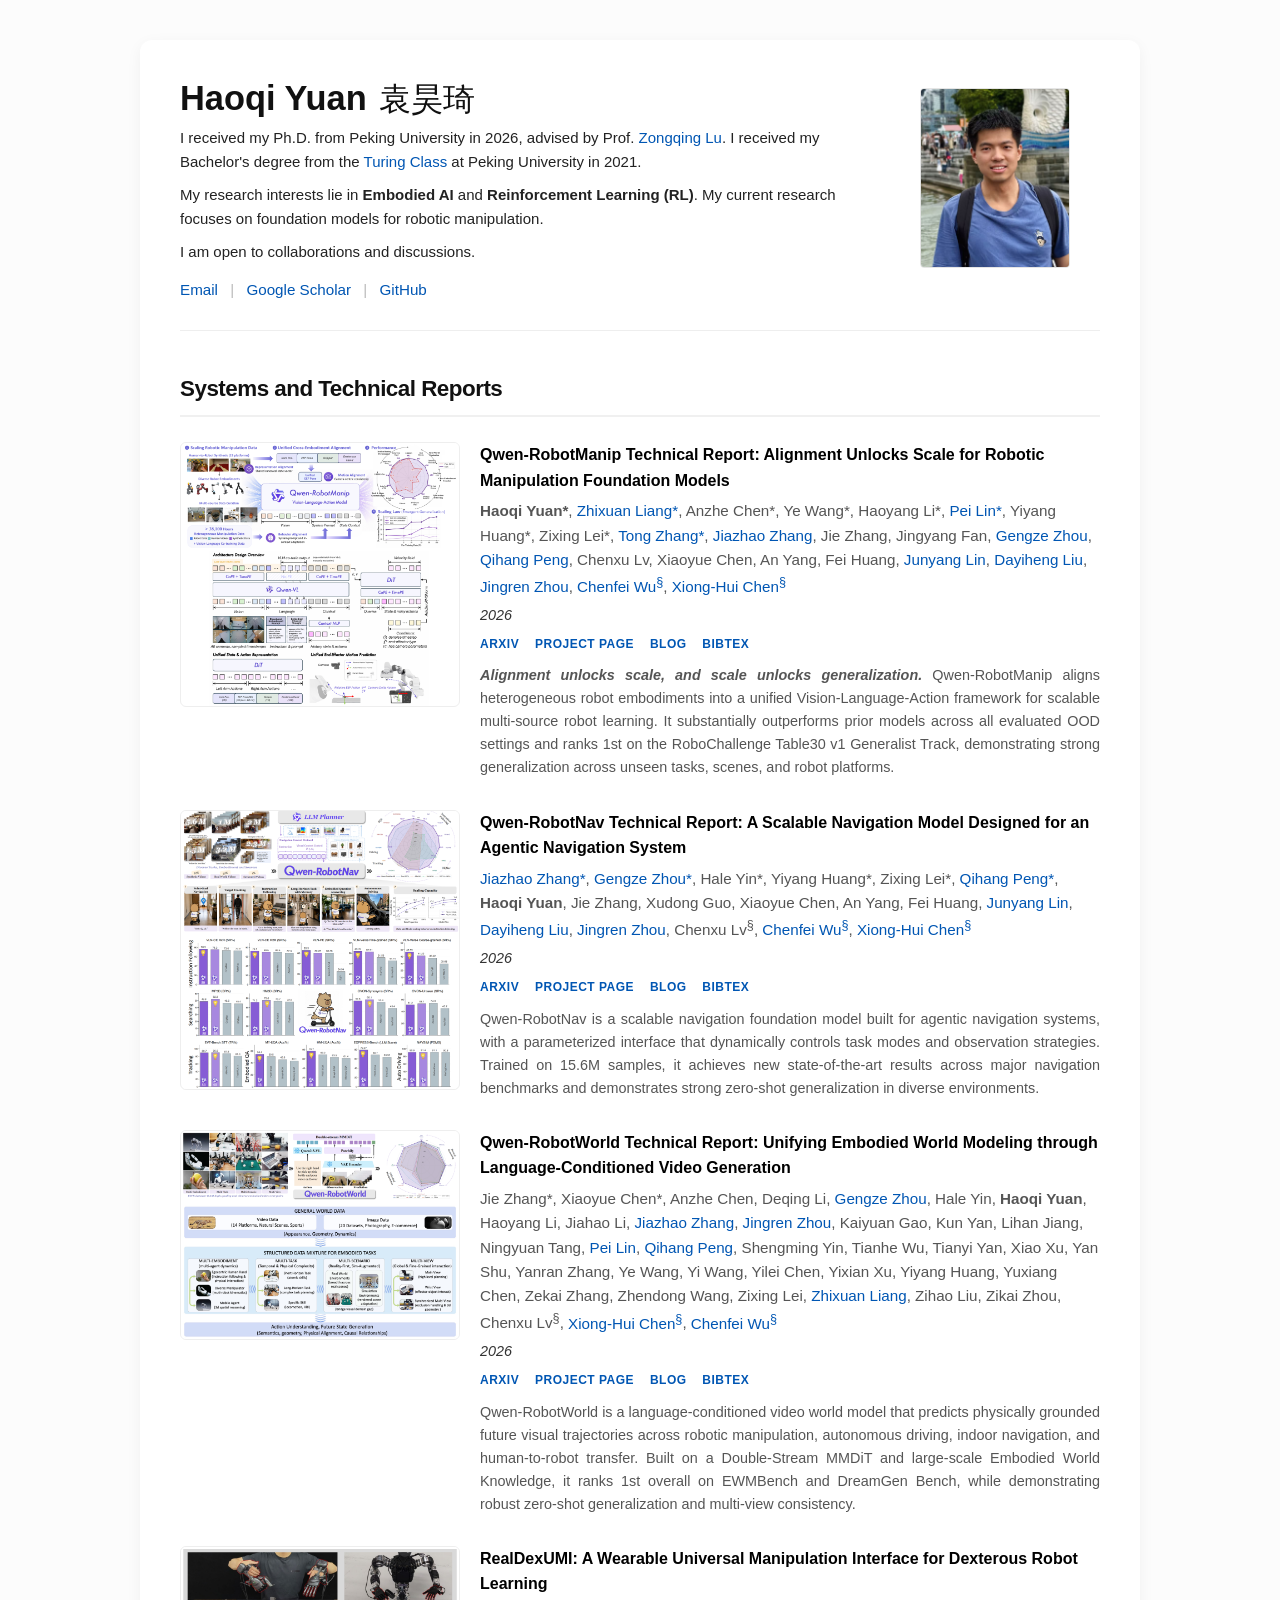
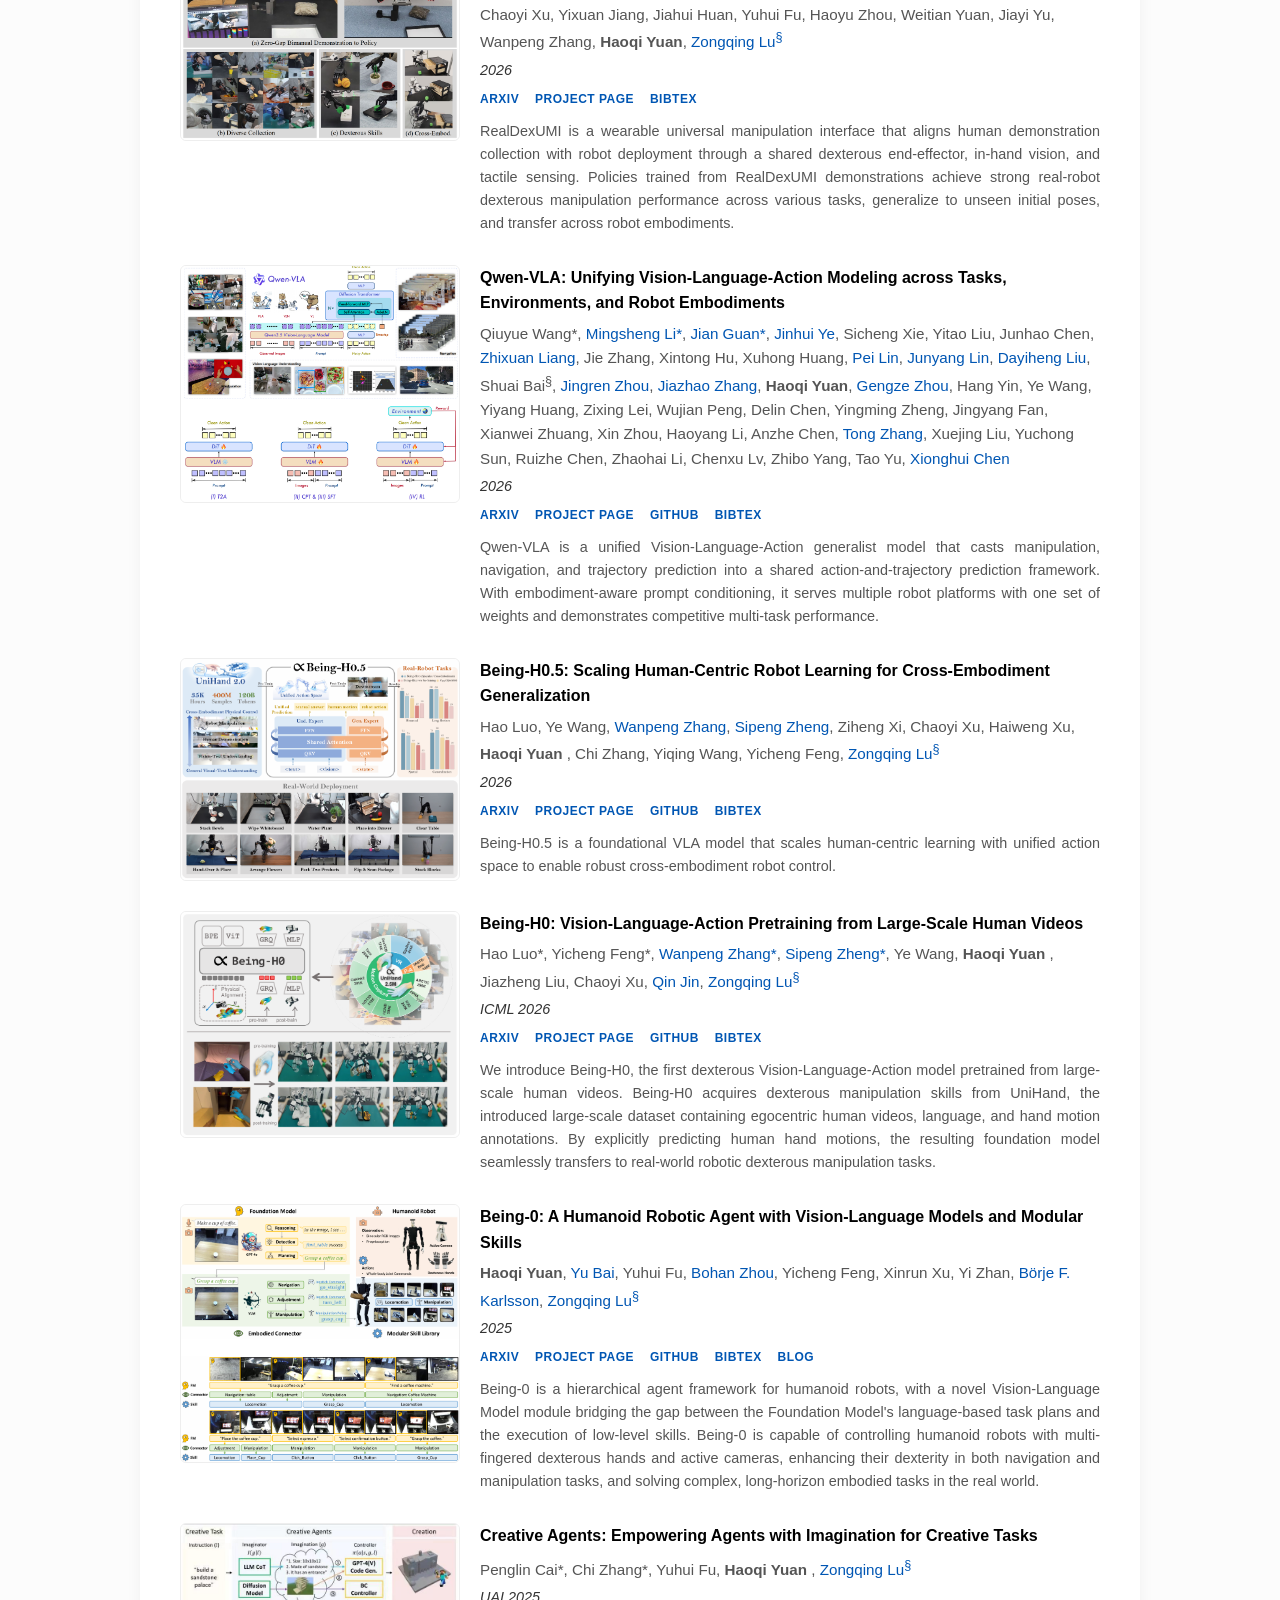
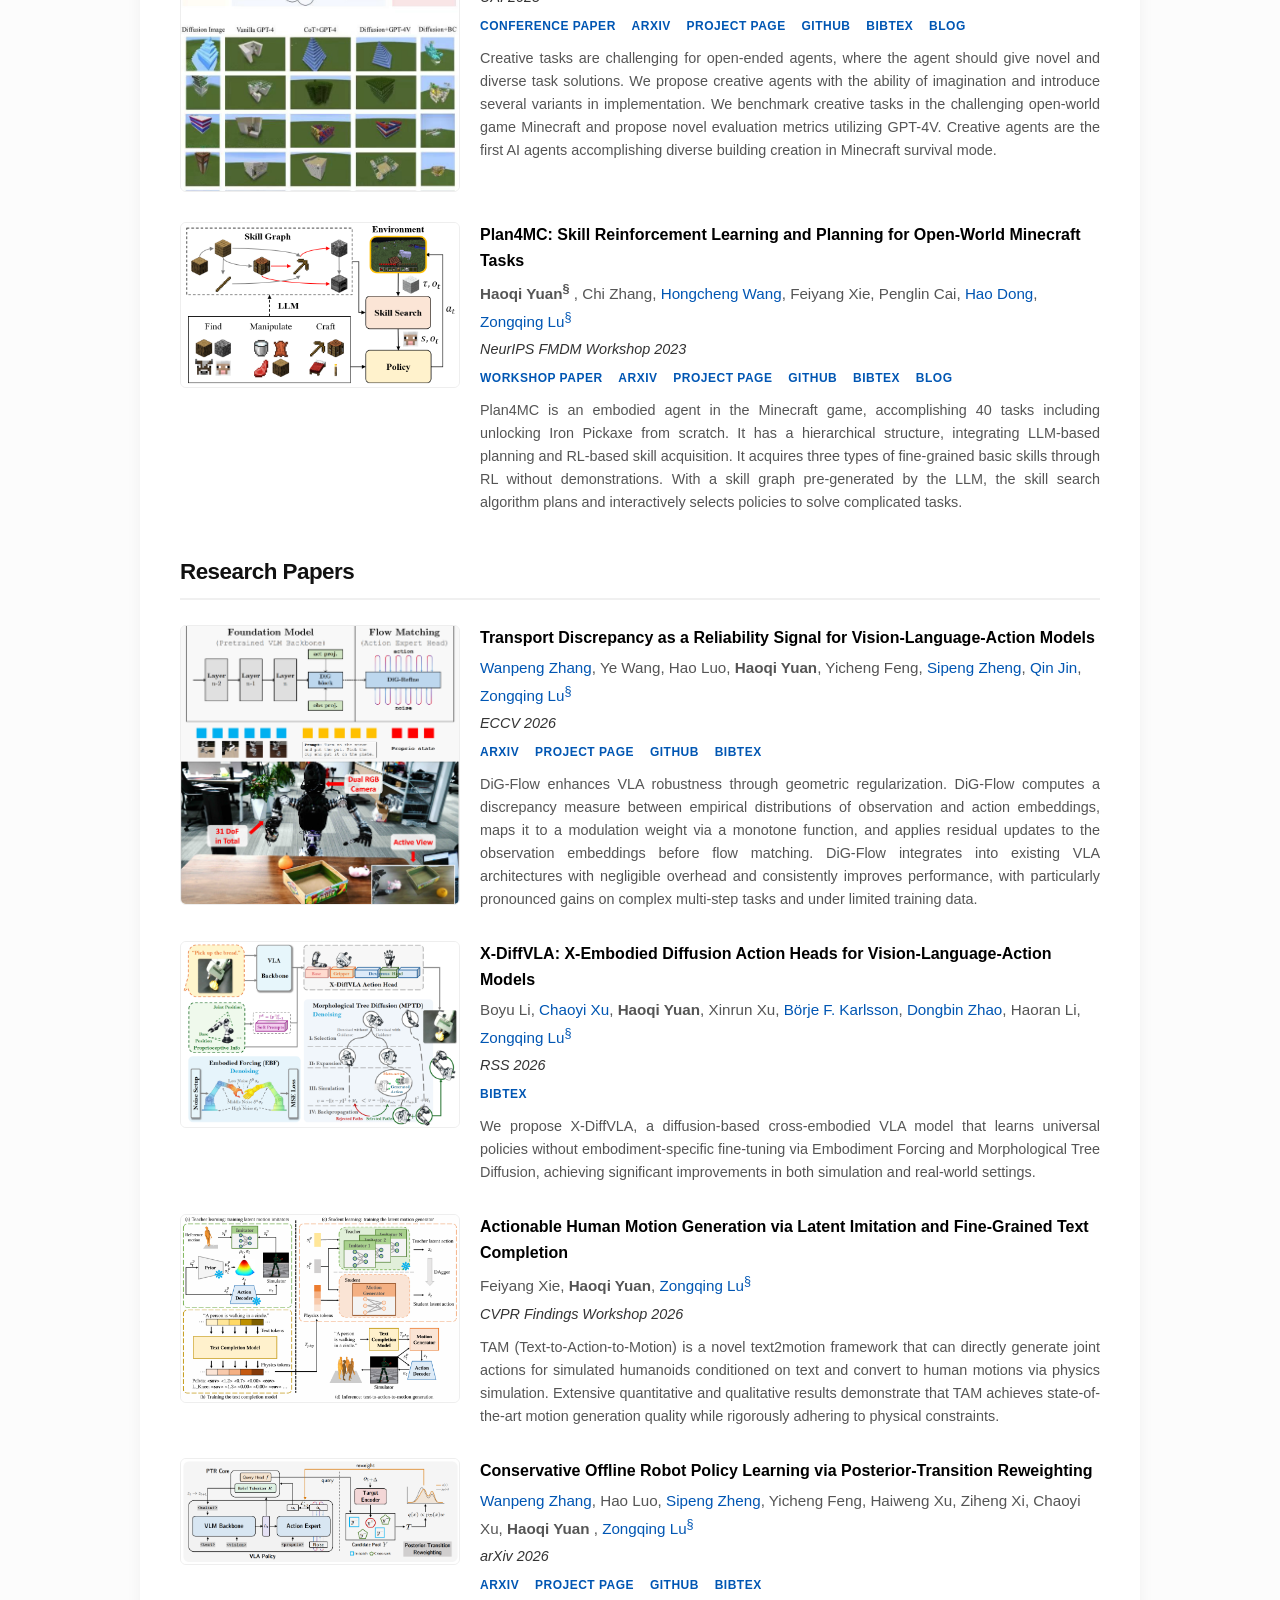
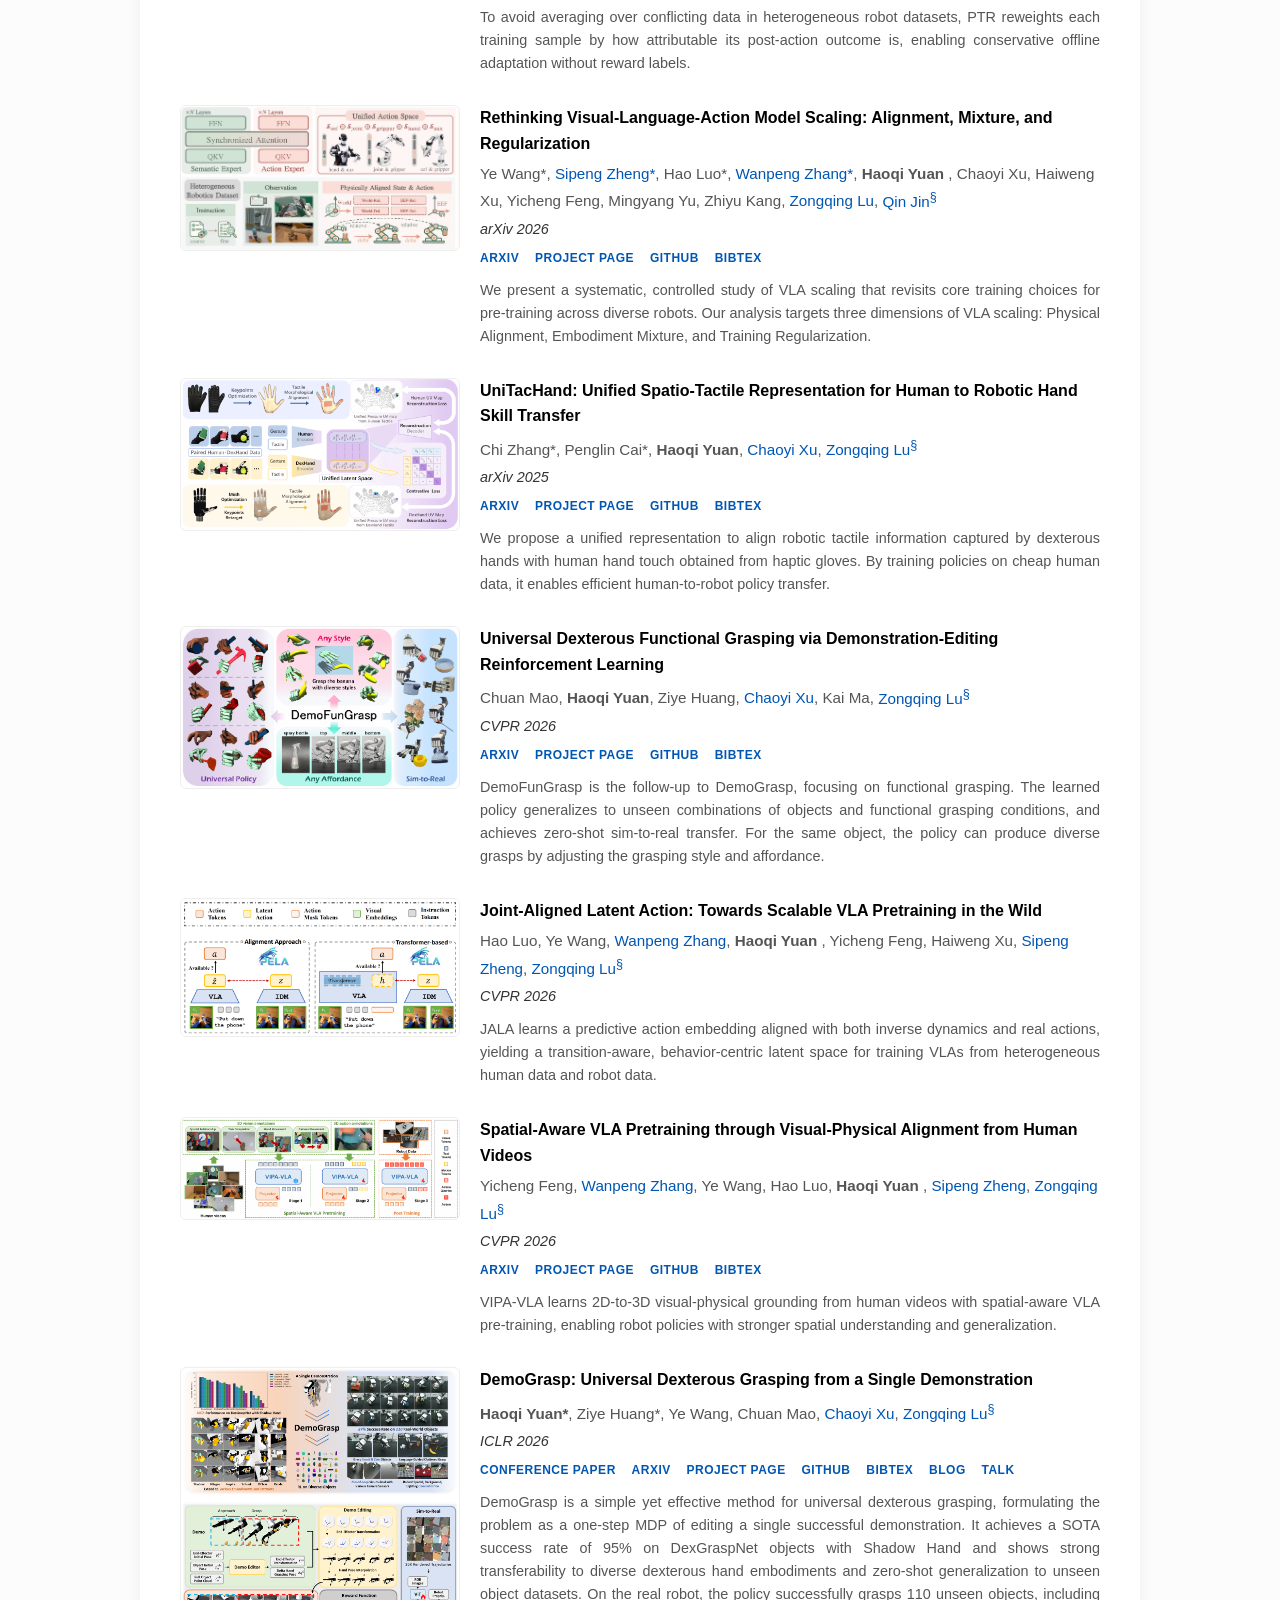
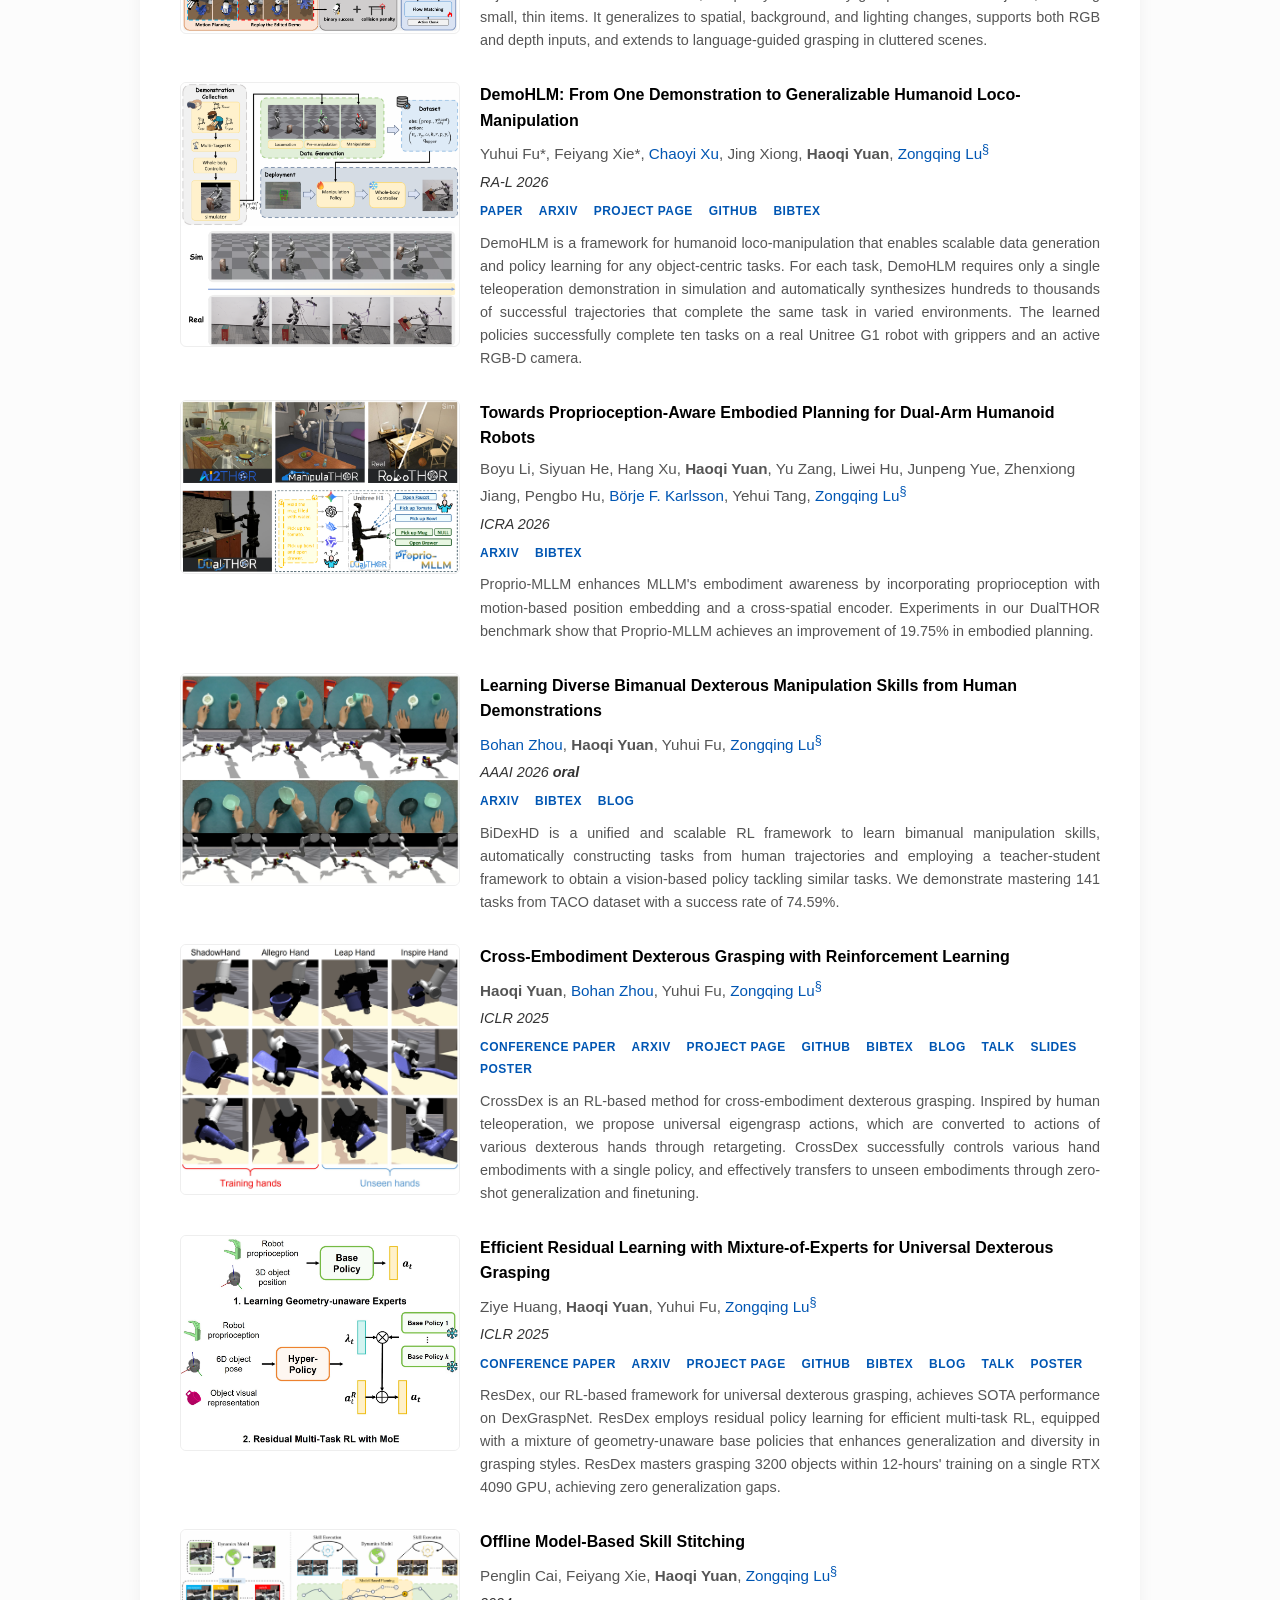
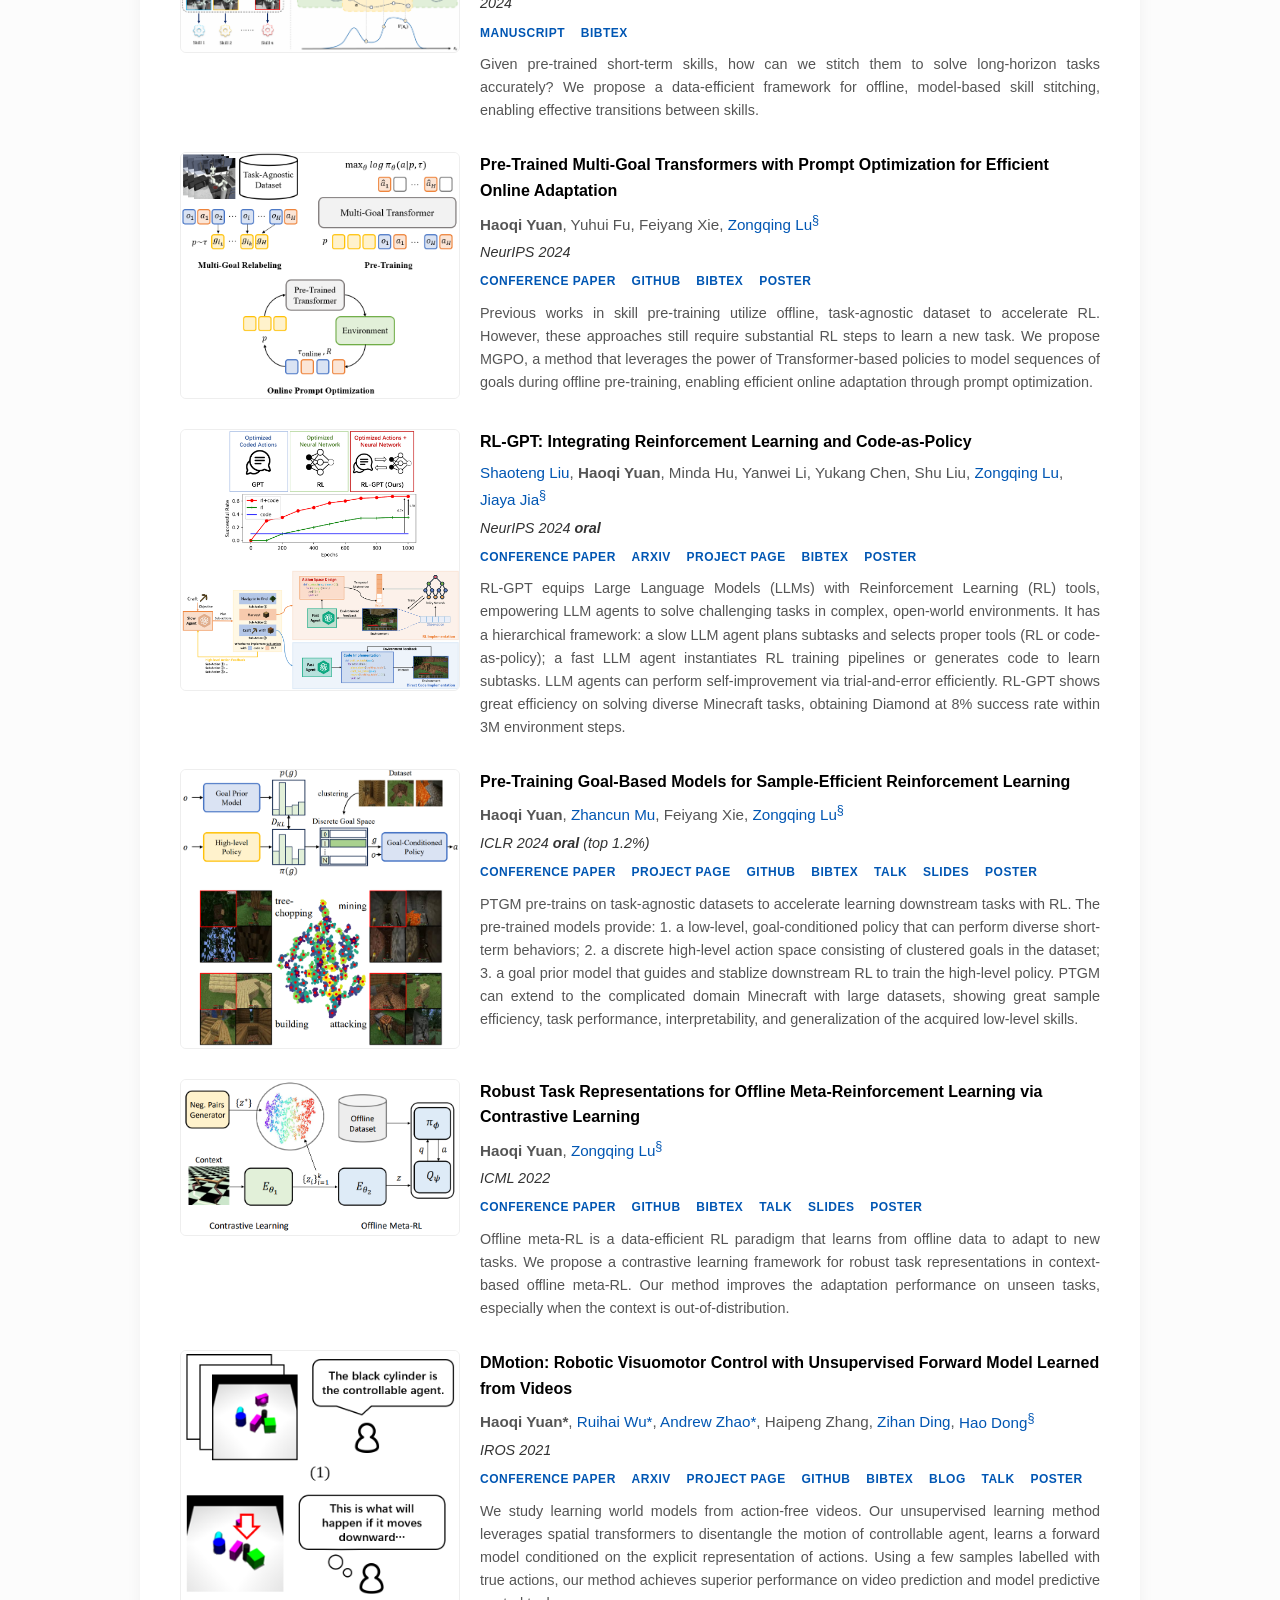
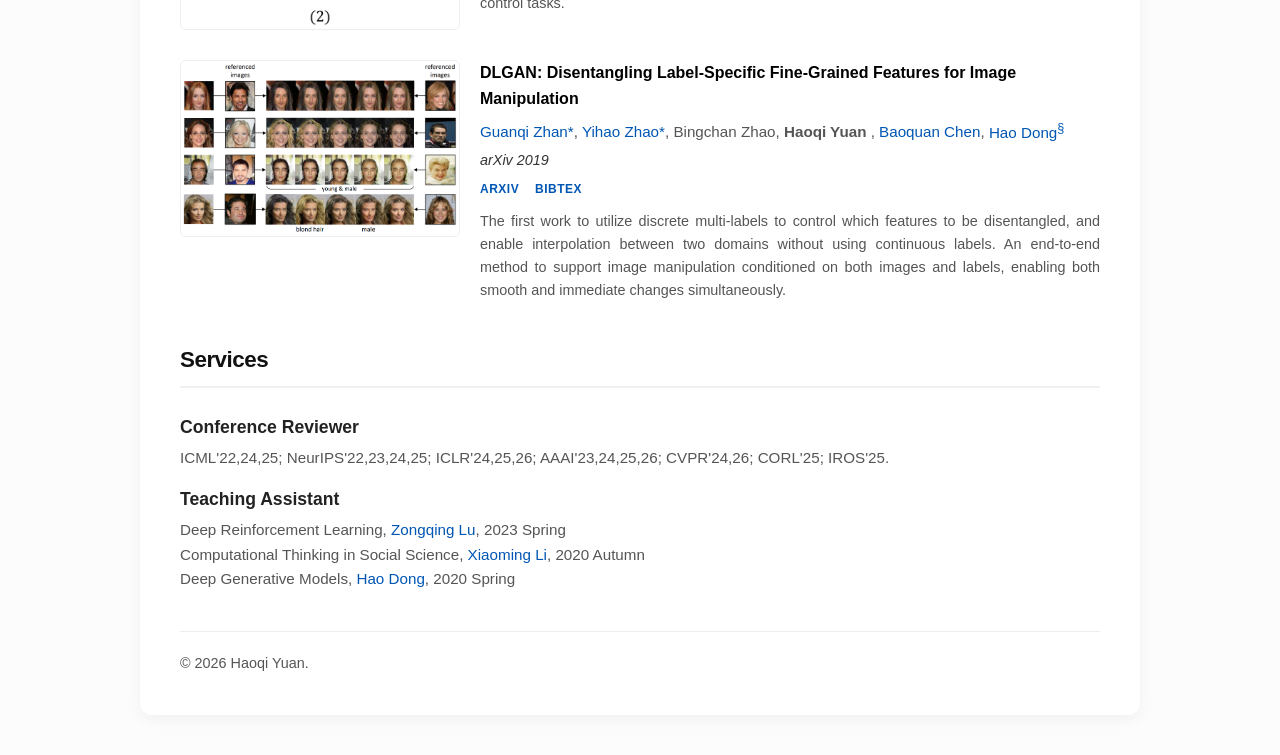
==== commit 5a028252: "change to single col" ====
--- a/index.html
+++ b/index.html
@@ -1,38 +1,152 @@
-<!DOCTYPE html>
+﻿<!DOCTYPE html>
 <html lang="en">
 <head>
   <meta charset="UTF-8">
   <meta name="viewport" content="width=device-width, initial-scale=1.0">
   <title>Haoqi Yuan | Peking University</title>
-  <link rel="icon" type="image/x-icon" href="./haoqi_files/icon/icon.ico">
-  <link rel="stylesheet" href="style.css">
+<link rel="icon" type="image/x-icon" href="./haoqi_files/icon/icon.ico">
+<link rel="stylesheet" href="style.css">
+
+<style>
+.single-page {
+    max-width: 1000px;
+    margin: 40px auto;
+    padding: 40px;
+    background: #fff;
+    box-shadow: 0 4px 15px rgba(0,0,0,0.05);
+    border-radius: 12px;
+}
+
+.single-intro {
+    display: grid;
+    grid-template-columns: minmax(0, 1fr) 190px;
+    gap: 34px;
+    align-items: start;
+    margin-bottom: 40px;
+    padding-bottom: 28px;
+    border-bottom: 1px solid #eee;
+}
+
+.single-intro h1 {
+    font-size: 2.15rem;
+    line-height: 1.1;
+    margin-bottom: 8px;
+    color: #111;
+    font-weight: 700;
+}
+
+.single-intro .name-cn {
+    display: inline;
+    font-size: 2rem;
+    font-weight: 400;
+    margin-left: 12px;
+}
+
+.single-intro .role {
+    color: var(--text-secondary);
+    margin-bottom: 16px;
+    font-size: 1rem;
+}
+
+.single-intro .about-text p {
+    margin-bottom: 9px;
+}
+
+.single-profile {
+    display: flex;
+    justify-content: flex-end;
+    padding-right: 30px;
+    padding-top: 8px;
+}
+
+.single-profile img {
+    width: 150px;
+    height: 180px;
+    object-fit: cover;
+    object-position: 50% 25%;
+    border-radius: 4px;
+    border: 1px solid #e5e5e5;
+}
+
+.profile-links {
+    margin-top: 14px;
+    color: var(--text-secondary);
+    font-size: 0.95rem;
+}
+
+.profile-links a {
+    font-weight: 500;
+}
+
+.profile-links span {
+    margin: 0 8px;
+    color: #bbb;
+}
+
+.single-page .paper img {
+    width: 280px;
+    min-width: 280px;
+    max-height: 280px;
+    object-fit: cover;
+}
+
+.single-page .paper-content {
+    flex: 1;
+}
+
+.single-page .paper p {
+    font-size: 0.9rem;
+    color: #555;
+    margin-top: 10px;
+    text-align: justify;
+}
+
+.single-page footer {
+    margin-top: 40px;
+    padding-top: 20px;
+    border-top: 1px solid #eee;
+    color: var(--text-secondary);
+    font-size: 0.9rem;
+}
+
+@media (max-width: 768px) {
+    .single-page {
+        margin: 0;
+        padding: 20px;
+        border-radius: 0;
+        box-shadow: none;
+    }
+
+    .single-intro {
+        grid-template-columns: 1fr;
+        gap: 18px;
+    }
+
+    .single-profile {
+        justify-content: flex-start;
+    }
+
+    .single-intro .name-cn {
+        display: block;
+        margin-left: 0;
+        margin-top: 4px;
+    }
+
+    .single-page .paper img {
+        width: 100%;
+        max-width: 300px;
+        min-width: 100px;
+    }
+}
+</style>
 </head>
 <body>
 
-  <div class="container">
-
-    <aside class="sidebar">
-      <img src="./haoqi_files/photo.jpg" alt="Haoqi Yuan" class="profile-img">
-      
-      <h1>Haoqi Yuan<br><span style="font-weight:400; font-size: 1.2rem; color:#000000;">袁昊琦</span></h1>
-      <p style="margin-top:5px;">Ph.D., Peking University</p>
-
-      <div class="contact-links">
-        <a href="mailto:yhq@pku.edu.cn" class="link-btn">📧 yhq@pku.edu.cn</a>
-        <a href="https://scholar.google.com/citations?user=QD_ynSgAAAAJ&hl=zh-CN&oi=ao" class="link-btn">🎓 Google Scholar</a>
-        <a href="https://github.com/YHQpkueecs/" class="link-btn">💻 GitHub</a>
-        <!-- <div style="display:flex; gap:5px;">
-            <a href="./haoqi_files/cv/chn.pdf" class="link-btn" style="flex:1;">📄 CV (Ch)</a>
-            <a href="./haoqi_files/cv/en.pdf" class="link-btn" style="flex:1;">📄 CV (En)</a>
-        </div> -->
-      </div>
-    </aside>
-
-    <main class="main-content">
-      
-      <section id="about">
-        <h2>About Me</h2>
-        <div class="about-text">
+<div class="single-page">
+  <header class="single-intro">
+    <div>
+      <h1>Haoqi Yuan<span class="name-cn">袁昊琦</span></h1>
+      <div class="about-text">
             <p>
               I received my Ph.D. from Peking University in 2026, advised by Prof. <a href="https://z0ngqing.github.io/">Zongqing Lu</a>. 
               I received my Bachelor's degree from the <a href="https://cfcs.pku.edu.cn/research/turing_program/introduction1/index.htm">Turing Class</a> at Peking University in 2021.
@@ -44,224 +158,872 @@
             <p>
               I am open to collaborations and discussions.
             </p>
-        </div>
-      </section>
-
-      <section id="selected-papers">
-        <h2>Selected Papers</h2>
-
-        <div class="paper">
-            <img src="./haoqi_files/pub/qwenrobotmanip.png" alt="qwenrobotmanip">
+      </div>
+      <div class="profile-links">
+        <a href="mailto:yhq@pku.edu.cn">Email</a>
+        <span>|</span>
+        <a href="https://scholar.google.com/citations?user=QD_ynSgAAAAJ&hl=zh-CN&oi=ao">Google Scholar</a>
+        <span>|</span>
+        <a href="https://github.com/YHQpkueecs/">GitHub</a>
+      </div>
+    </div>
+
+    <aside class="single-profile">
+      <img src="./haoqi_files/photo2.jpg" alt="Haoqi Yuan">
+    </aside>
+  </header>
+
+<section class="papers">
+            <h2>Systems and Technical Reports</h2>
+
+            <div class="paper">
+                <img src="./haoqi_files/pub/qwenrobotmanip.png" alt="qwenrobotmanip">
+                <div class="paper-content">
+                  <h3>Qwen-RobotManip Technical Report: Alignment Unlocks Scale for Robotic Manipulation Foundation Models</h3>
+                  <div class="paper-authors">
+                    <strong>Haoqi Yuan*</strong>, <a href="https://liang-zx.github.io/">Zhixuan Liang*</a>, Anzhe Chen*, Ye Wang*, Haoyang Li*, 
+                    <a href="https://peilin-666.github.io/"> Pei Lin*</a>, Yiyang Huang*, Zixing Lei*, 
+                    <a href="https://tongzhangthu.github.io/">Tong Zhang*</a>, <a href="https://jzhzhang.github.io/">Jiazhao Zhang</a>, Jie Zhang, 
+                    Jingyang Fan, <a href="https://gengzezhou.github.io/">Gengze Zhou</a>, <a href="https://pqh22.github.io/">Qihang Peng</a>, 
+                    Chenxu Lv, Xiaoyue Chen, An Yang, Fei Huang, <a href="https://justinlin610.github.io/">Junyang Lin</a>, 
+                    <a href="https://dayihengliu.github.io/">Dayiheng Liu</a>, 
+                    <a href="http://www.cs.columbia.edu/~jrzhou/">Jingren Zhou</a>, 
+                    <a href="https://chenfei-wu.github.io/">Chenfei Wu<sup>&sect;</sup></a>, 
+                    <a href="https://xionghuichen.github.io/">Xiong-Hui Chen<sup>&sect;</sup></a>
+                  </div>
+                  <div class="paper-venue">2026</div>
+                  <div class="paper-links">
+                    <a href="https://arxiv.org/abs/2606.17846">arXiv</a>
+                    <a href="https://qwen.ai/blog?id=qwen-robotmanip">project page</a>
+                    <a href="https://qwen.ai/blog?id=qwen-robotsuite">blog</a>
+                    <a href="./haoqi_files/pub/qwenrobotmanip.bib">bibtex</a>
+                     </div>
+                  <p>
+                    <strong><em>Alignment unlocks scale, and scale unlocks generalization.</em></strong>
+                    Qwen-RobotManip aligns heterogeneous robot embodiments into a unified Vision-Language-Action framework for 
+                    scalable multi-source robot learning. It substantially outperforms prior models across all evaluated OOD settings 
+                    and ranks 1st on the RoboChallenge Table30 v1 Generalist Track, demonstrating strong generalization across unseen 
+                    tasks, scenes, and robot platforms.
+                  </p>
+                </div>
+            </div>
+
+            <div class="paper">
+              <img src="./haoqi_files/pub/qwenrobotnav.png" alt="qwenrobotnav">
+              <div class="paper-content">
+                <h3>Qwen-RobotNav Technical Report: A Scalable Navigation Model Designed for an Agentic Navigation System</h3>
+                <div class="paper-authors">
+                  <a href="https://jzhzhang.github.io/">Jiazhao Zhang*</a>, 
+                  <a href="https://gengzezhou.github.io/">Gengze Zhou*</a>, 
+                  Hale Yin*, Yiyang Huang*, Zixing Lei*, 
+                  <a href="https://pqh22.github.io/">Qihang Peng*</a>, 
+                  <strong>Haoqi Yuan</strong>, Jie Zhang, Xudong Guo, Xiaoyue Chen, 
+                  An Yang, Fei Huang, 
+                  <a href="https://justinlin610.github.io/">Junyang Lin</a>, 
+                  <a href="https://dayihengliu.github.io/">Dayiheng Liu</a>, 
+                  <a href="http://www.cs.columbia.edu/~jrzhou/">Jingren Zhou</a>, 
+                  Chenxu Lv<sup>&sect;</sup>, 
+                  <a href="https://chenfei-wu.github.io/">Chenfei Wu<sup>&sect;</sup></a>, 
+                  <a href="https://xionghuichen.github.io/">Xiong-Hui Chen<sup>&sect;</sup></a>
+                </div>
+                <div class="paper-venue">2026</div>
+                <div class="paper-links">
+                  <a href="https://arxiv.org/abs/2606.18112">arXiv</a>
+                  <a href="https://qwen.ai/blog?id=qwen-robotnav">project page</a>
+                  <a href="https://qwen.ai/blog?id=qwen-robotsuite">blog</a>
+                  <a href="./haoqi_files/pub/qwenrobotnav.bib">bibtex</a>
+                </div>
+                <p>
+                  Qwen-RobotNav is a scalable navigation foundation model built for agentic navigation systems, with a parameterized interface that dynamically controls task modes and observation strategies. 
+                  Trained on 15.6M samples, it achieves new state-of-the-art results across major navigation benchmarks and demonstrates strong zero-shot generalization in diverse environments.
+                </p>
+              </div>
+          </div>
+
+          <div class="paper">
+            <img src="./haoqi_files/pub/qwenrobotworld.png" alt="qwenrobotworld">
             <div class="paper-content">
-              <h3>Qwen-RobotManip Technical Report: Alignment Unlocks Scale for Robotic Manipulation Foundation Models</h3>
+              <h3>Qwen-RobotWorld Technical Report: Unifying Embodied World Modeling through Language-Conditioned Video Generation</h3>
               <div class="paper-authors">
-                <strong>Haoqi Yuan*</strong>, <a href="https://liang-zx.github.io/">Zhixuan Liang*</a>, Anzhe Chen*, Ye Wang*, Haoyang Li*, 
-                <a href="https://peilin-666.github.io/"> Pei Lin*</a>, Yiyang Huang*, Zixing Lei*, 
-                <a href="https://tongzhangthu.github.io/">Tong Zhang*</a>, <a href="https://jzhzhang.github.io/">Jiazhao Zhang</a>, Jie Zhang, 
-                Jingyang Fan, <a href="https://gengzezhou.github.io/">Gengze Zhou</a>, <a href="https://pqh22.github.io/">Qihang Peng</a>, 
-                Chenxu Lv, Xiaoyue Chen, An Yang, Fei Huang, <a href="https://justinlin610.github.io/">Junyang Lin</a>, 
-                <a href="https://dayihengliu.github.io/">Dayiheng Liu</a>, 
+                Jie Zhang*, Xiaoyue Chen*, Anzhe Chen, Deqing Li, 
+                <a href="https://gengzezhou.github.io/">Gengze Zhou</a>, Hale Yin, 
+                <strong>Haoqi Yuan</strong>, Haoyang Li, Jiahao Li, 
+                <a href="https://jzhzhang.github.io/">Jiazhao Zhang</a>, 
                 <a href="http://www.cs.columbia.edu/~jrzhou/">Jingren Zhou</a>, 
-                <a href="https://chenfei-wu.github.io/">Chenfei Wu<sup>&sect;</sup></a>, 
-                <a href="https://xionghuichen.github.io/">Xiong-Hui Chen<sup>&sect;</sup></a>
+                Kaiyuan Gao, Kun Yan, Lihan Jiang, Ningyuan Tang, 
+                <a href="https://peilin-666.github.io/">Pei Lin</a>, 
+                <a href="https://pqh22.github.io/">Qihang Peng</a>, 
+                Shengming Yin, Tianhe Wu, Tianyi Yan, Xiao Xu, Yan Shu, Yanran Zhang, 
+                Ye Wang, Yi Wang, Yilei Chen, Yixian Xu, Yiyang Huang, Yuxiang Chen, 
+                Zekai Zhang, Zhendong Wang, Zixing Lei, 
+                <a href="https://liang-zx.github.io/">Zhixuan Liang</a>, 
+                Zihao Liu, Zikai Zhou, Chenxu Lv<sup>&sect;</sup>, 
+                <a href="https://xionghuichen.github.io/">Xiong-Hui Chen<sup>&sect;</sup></a>, 
+                <a href="https://chenfei-wu.github.io/">Chenfei Wu<sup>&sect;</sup></a>
               </div>
               <div class="paper-venue">2026</div>
               <div class="paper-links">
-                <a href="https://arxiv.org/abs/2606.17846">arXiv</a>
-                <a href="https://qwen.ai/blog?id=qwen-robotmanip">project page</a>
+                <a href="https://arxiv.org/abs/2606.17030">arXiv</a>
+                <a href="https://qwen.ai/blog?id=qwen-robotworld">project page</a>
                 <a href="https://qwen.ai/blog?id=qwen-robotsuite">blog</a>
-                <a href="./haoqi_files/pub/qwenrobotmanip.bib">bibtex</a>
-                  </div>
+                <a href="./haoqi_files/pub/qwenrobotworld.bib">bibtex</a>
+              </div>
               <p>
-                <i>A scalable Vision-Language-Action foundation model that aligns heterogeneous robots 
-                  and substantially outperforms prior models in generalization.</i>
+                Qwen-RobotWorld is a language-conditioned video world model that predicts physically grounded future visual trajectories across robotic manipulation, autonomous driving, indoor navigation, and human-to-robot transfer. 
+                Built on a Double-Stream MMDiT and large-scale Embodied World Knowledge, it ranks 1st overall on EWMBench and DreamGen Bench, while demonstrating robust zero-shot generalization and multi-view consistency.
               </p>
             </div>
         </div>
 
         <div class="paper">
-          <img src="./haoqi_files/pub/demograsp.png" alt="DemoGrasp">
+          <img src="./haoqi_files/pub/realdexumi.png" alt="realdexumi">
           <div class="paper-content">
-            <h3>DemoGrasp: Universal Dexterous Grasping from a Single Demonstration</h3>
+            <h3>RealDexUMI: A Wearable Universal Manipulation Interface for Dexterous Robot Learning</h3>
             <div class="paper-authors">
-              <strong>Haoqi Yuan*</strong>, Ziye Huang*, Ye Wang, Chuan Mao, Chaoyi Xu, Zongqing Lu
-            </div>
-            <div class="paper-venue">ICLR 2026</div>
+              Chaoyi Xu, Yixuan Jiang, Jiahui Huan, Yuhui Fu, Haoyu Zhou, Weitian Yuan, 
+              Jiayi Yu, Wanpeng Zhang, <strong>Haoqi Yuan</strong>, 
+              <a href="https://z0ngqing.github.io/">Zongqing Lu<sup>&sect;</sup></a>
+            </div>
+            <div class="paper-venue">2026</div>
             <div class="paper-links">
-              <a href="https://openreview.net/forum?id=Bf4FeuW0Mr">Paper</a>
-              <a href="https://beingbeyond.github.io/DemoGrasp/">Project</a>
-              <a href="https://github.com/BeingBeyond/DemoGrasp">Code</a>
-              <a href="./haoqi_files/pub/demograsp.bib">bibtex</a>
-              <a href="https://mp.weixin.qq.com/s/KvH5UjLVVNwh7_BdXY9Iog">blog</a>
-              <a href="https://www.bilibili.com/video/BV13q1PBCEGq/?spm_id_from=333.337.search-card.all.click&vd_source=22bc080a152719944168d87cfefeca09">talk</a>
-            </div>
-            <p> <i>A simple and effective RL approach for universal grasping using any dexterous hand.</i> </p>
+              <a href="https://arxiv.org/abs/2606.06033">arXiv</a>
+              <a href="https://research.beingbeyond.com/realdexumi">project page</a>
+              <a href="./haoqi_files/pub/realdexumi.bib">bibtex</a>
+            </div>
+            <p>
+              RealDexUMI is a wearable universal manipulation interface that aligns human demonstration collection with robot deployment through a shared dexterous end-effector, in-hand vision, and tactile sensing. 
+              Policies trained from RealDexUMI demonstrations achieve strong real-robot dexterous manipulation performance across various tasks, generalize to unseen initial poses, and transfer across robot embodiments.
+            </p>
           </div>
-        </div>
+      </div>
 
         <div class="paper">
-          <img src="./haoqi_files/pub/crossdex.jpg" alt="CrossDex">
+          <img src="./haoqi_files/pub/qwenvla.png" alt="qwenvla">
           <div class="paper-content">
-            <h3>Cross-Embodiment Dexterous Grasping with Reinforcement Learning</h3>
+            <h3>Qwen-VLA: Unifying Vision-Language-Action Modeling across Tasks, Environments, and Robot Embodiments</h3>
             <div class="paper-authors">
-              <strong>Haoqi Yuan</strong>, Bohan Zhou, Yuhui Fu, Zongqing Lu
-            </div>
-            <div class="paper-venue">ICLR 2025</div>
+              Qiuyue Wang*, <a href="https://msheng-lee.github.io/">Mingsheng Li*</a>, 
+              <a href="https://jianguanthu.github.io/">Jian Guan*</a>, <a href="https://jhuiye.com/">Jinhui Ye</a>, Sicheng Xie, Yitao Liu, Junhao Chen, 
+              <a href="https://liang-zx.github.io/">Zhixuan Liang</a>, 
+              Jie Zhang, Xintong Hu, Xuhong Huang, 
+              <a href="https://peilin-666.github.io/">Pei Lin</a>, 
+              <a href="https://justinlin610.github.io/">Junyang Lin</a>, 
+              <a href="https://dayihengliu.github.io/">Dayiheng Liu</a>, 
+              Shuai Bai<sup>&sect;</sup>, 
+              <a href="http://www.cs.columbia.edu/~jrzhou/">Jingren Zhou</a>, 
+              <a href="https://jzhzhang.github.io/">Jiazhao Zhang</a>, 
+              <strong>Haoqi Yuan</strong>, 
+              <a href="https://gengzezhou.github.io/">Gengze Zhou</a>, 
+              Hang Yin, Ye Wang, Yiyang Huang, Zixing Lei, Wujian Peng, Delin Chen, Yingming Zheng, 
+              Jingyang Fan, Xianwei Zhuang, Xin Zhou, Haoyang Li, Anzhe Chen, 
+              <a href="https://tongzhangthu.github.io/">Tong Zhang</a>, 
+              Xuejing Liu, Yuchong Sun, Ruizhe Chen, Zhaohai Li, Chenxu Lv, Zhibo Yang, Tao Yu, 
+              <a href="https://xionghuichen.github.io/">Xionghui Chen</a>
+            </div>
+            <div class="paper-venue">2026</div>
             <div class="paper-links">
-               <a href="https://openreview.net/forum?id=twIPSx9qHn">Paper</a>
-               <a href="https://sites.google.com/view/crossdex/">Project</a>
-               <a href="https://github.com/PKU-RL/CrossDex">Code</a>
-               <a href="./haoqi_files/pub/crossdex.bib">bibtex</a>
-               <a href="https://mp.weixin.qq.com/s/LdLFHxeK4R0tPey8G02PbQ">blog</a>
-               <a href="https://www.bilibili.com/video/BV1wMdHYVEBz/?spm_id_from=333.1387.homepage.video_card.click">talk</a>
-               <a href="https://iclr.cc/media/iclr-2025/Slides/28010.pdf">slides</a>
-               <a href="https://iclr.cc/media/PosterPDFs/ICLR%202025/28010.png?t=1743598945.9635465">poster</a>
-            </div>
-            <p> <i>Train a human-hand policy that can generalize to different dexterous hands.</i> </p>
+              <a href="https://arxiv.org/abs/2605.30280">arXiv</a>
+              <a href="https://qwen.ai/blog?id=qwenvla">project page</a>
+              <a href="https://github.com/QwenLM/Qwen-VLA">GitHub</a>
+              <a href="./haoqi_files/pub/qwenvla.bib">bibtex</a>
+            </div>
+            <p>
+              Qwen-VLA is a unified Vision-Language-Action generalist model that casts manipulation, navigation, and trajectory prediction 
+              into a shared action-and-trajectory prediction framework. 
+              With embodiment-aware prompt conditioning, it serves multiple robot platforms with one set of weights 
+              and demonstrates competitive multi-task performance.
+            </p>
           </div>
-        </div>
-
-        <div class="paper">
+      </div>
+
+      <div class="paper">
+          <img src="./haoqi_files/pub/beingh0.5.png" alt="Being-H0.5">
+          <div class="paper-content">
+            <h3>Being-H0.5: Scaling Human-Centric Robot Learning for Cross-Embodiment Generalization</h3>
+            <div class="paper-authors">
+              Hao Luo, Ye Wang, <a href="https://zhangwp.com/">Wanpeng Zhang</a>, 
+              <a href="https://zhengsipeng.github.io/">Sipeng Zheng</a>, Ziheng Xi, 
+              Chaoyi Xu, Haiweng Xu, <strong> Haoqi Yuan </strong>, Chi Zhang, 
+              Yiqing Wang, Yicheng Feng, 
+              <a href="https://z0ngqing.github.io/">Zongqing Lu<sup>&sect;</sup></a>
+            </div>
+            <div class="paper-venue">2026</div>
+            <div class="paper-links">
+              <a href="https://arxiv.org/abs/2601.12993">arXiv</a>
+              <a href="https://research.beingbeyond.com/being-h05">project page</a>
+              <a href="https://github.com/BeingBeyond/Being-H">GitHub</a>
+              <a href="./haoqi_files/pub/beingh0.5.bib">bibtex</a>
+                </div>
+            <p>
+              Being-H0.5 is a foundational VLA model that scales human-centric learning with unified action space to enable 
+              robust cross-embodiment robot control.
+            </p>
+          </div>
+      </div>
+
+      <div class="paper">
+                <img src="./haoqi_files/pub/beingh0.png" alt="Being-H0">
+                <div class="paper-content">
+                  <h3>Being-H0: Vision-Language-Action Pretraining from Large-Scale Human Videos</h3>
+                  <div class="paper-authors">
+                    Hao Luo*, Yicheng Feng*, <a href="https://zhangwp.com/">Wanpeng Zhang*</a>, 
+                    <a href="https://zhengsipeng.github.io/">Sipeng Zheng*</a>, Ye Wang, 
+                    <strong> Haoqi Yuan </strong>, Jiazheng Liu, Chaoyi Xu, 
+                    <a href="https://www.jin-qin.com/">Qin Jin</a>, 
+                    <a href="https://z0ngqing.github.io/">Zongqing Lu<sup>&sect;</sup></a>
+                  </div>
+                  <div class="paper-venue">ICML 2026</div>
+                  <div class="paper-links">
+                    <a href="https://arxiv.org/abs/2507.15597">arXiv</a>
+                    <a href="https://beingbeyond.github.io/Being-H0/">project page</a>
+                    <a href="https://github.com/BeingBeyond/Being-H0">GitHub</a>
+                    <a href="./haoqi_files/pub/beingh0.bib">bibtex</a>
+                     </div>
+                  <p>
+                    We introduce Being-H0, the first dexterous Vision-Language-Action model pretrained from large-scale human videos.
+                    Being-H0 acquires dexterous manipulation skills from UniHand, the introduced large-scale dataset containing egocentric human videos, language, and hand motion annotations. 
+                    By explicitly predicting human hand motions, the resulting foundation model seamlessly transfers to real-world robotic dexterous manipulation tasks.
+                  </p>
+                </div>
+            </div>
+
+      <div class="paper">
+          <img src="./haoqi_files/pub/being0.png" alt="Being-0">
+          <div class="paper-content">
+            <h3>Being-0: A Humanoid Robotic Agent with Vision-Language Models and Modular Skills</h3>
+            <div class="paper-authors">
+              <strong>Haoqi Yuan</strong>, <a href="https://ybai-nlp.github.io/">Yu Bai</a>, 
+                  Yuhui Fu, <a href="https://zhoubohan0.github.io/">Bohan Zhou</a>, 
+                  Yicheng Feng, Xinrun Xu, Yi Zhan, 
+                  <a href="https://tellarin.com/borje/">Börje F. Karlsson</a>, 
+                  <a href="https://z0ngqing.github.io/">Zongqing Lu<sup>&sect;</sup></a>
+            </div>
+            <div class="paper-venue">2025</div>
+            <div class="paper-links">
+              <a href="https://arxiv.org/abs/2503.12533">arXiv</a>
+              <a href="https://beingbeyond.github.io/being-0/">project page</a>
+              <a href="https://github.com/BeingBeyond/being-0">GitHub</a>
+              <a href="./haoqi_files/pub/being0.bib">bibtex</a>
+              <a href="https://mp.weixin.qq.com/s/pa3FTxlBUhMjJI4QY4iOEw">blog</a>
+              </div>
+            <p>
+              Being-0 is a hierarchical agent framework for humanoid robots, with a novel Vision-Language Model module bridging the gap between 
+              the Foundation Model's language-based task plans and the execution of low-level skills. Being-0 is capable of 
+              controlling humanoid robots with multi-fingered dexterous hands and active cameras, enhancing their 
+              dexterity in both navigation and manipulation tasks, and solving complex, long-horizon embodied 
+              tasks in the real world. 
+            </p>
+          </div>
+      </div>
+
+      <div class="paper">
+                <img src="./haoqi_files/pub/creative_agents.jpg" alt="CreAgent">
+                <div class="paper-content">
+                  <h3>Creative Agents: Empowering Agents with Imagination for Creative Tasks</h3>
+                  <div class="paper-authors">
+                    Penglin Cai*, Chi Zhang*, Yuhui Fu, <strong> Haoqi Yuan </strong>, <a href="https://z0ngqing.github.io/">Zongqing Lu<sup>&sect;</sup></a>
+                  </div>
+                  <div class="paper-venue">UAI 2025</div>
+                  <div class="paper-links">
+                    <a href="https://openreview.net/pdf?id=y0dbr5uSc9">conference paper</a>
+                    <a href="https://arxiv.org/abs/2312.02519">arXiv</a>
+                    <a href="https://sites.google.com/view/creative-agents">project page</a>
+                    <a href="https://github.com/PKU-RL/Creative-Agents">GitHub</a>
+                    <a href="./haoqi_files/pub/creative_agents.bib">bibtex</a>
+                    <a href="https://mp.weixin.qq.com/s/HuhLX_mR9PNnP9U4IG9gVg">blog</a>
+                     </div>
+                  <p>
+                    Creative tasks are challenging for open-ended agents, where the agent should give novel and diverse task solutions. 
+                    We propose creative agents with the ability of imagination and introduce several variants in implementation. 
+                    We benchmark creative tasks in the challenging open-world game Minecraft and propose novel evaluation metrics utilizing GPT-4V. 
+                    Creative agents are the first AI agents accomplishing diverse building creation in Minecraft survival mode.
+                  </p>
+                </div>
+            </div>
+          
+            <div class="paper">
+                <img src="./haoqi_files/pub/plan4mc.png" alt="Plan4MC">
+                <div class="paper-content">
+                  <h3>Plan4MC: Skill Reinforcement Learning and Planning for Open-World Minecraft Tasks</h3>
+                  <div class="paper-authors">
+                    <strong> Haoqi Yuan<sup>&sect;</sup> </strong>, Chi Zhang, <a href="https://whcpumpkin.github.io/">Hongcheng Wang</a>, Feiyang Xie, Penglin Cai, 
+                    <a href="https://zsdonghao.github.io/">Hao Dong</a>,
+                    <a href="https://z0ngqing.github.io/">Zongqing Lu<sup>&sect;</sup></a>
+                  </div>
+                  <div class="paper-venue">NeurIPS FMDM Workshop 2023</div>
+                  <div class="paper-links">
+                    <a href="https://openreview.net/pdf?id=tTZVrnr45N">workshop paper</a>
+                    <a href="https://arxiv.org/abs/2303.16563">arXiv</a>
+                    <a href="https://sites.google.com/view/plan4mc">project page</a>
+                    <a href="https://github.com/PKU-RL/Plan4MC">GitHub</a>
+                    <a href="./haoqi_files/pub/plan4mc.bib">bibtex</a>
+                    <a href="https://mp.weixin.qq.com/s/EJtL9g0u2EO_IhggwgfZJg">blog</a>
+                     </div>
+                  <p>
+                    Plan4MC is an embodied agent in the Minecraft game, accomplishing 40 tasks including unlocking Iron Pickaxe from scratch.
+                    It has a hierarchical structure, integrating LLM-based planning and RL-based skill acquisition. 
+                    It acquires three types of fine-grained basic skills through RL without demonstrations. 
+                    With a skill graph pre-generated by the LLM, the skill search algorithm plans and interactively 
+                    selects policies to solve complicated tasks. 
+                  </p>
+                </div>
+            </div>
+
+        </section>
+
+        <section class="papers">
+            <h2>Research Papers</h2>
+
+            <div class="paper">
+                <img src="./haoqi_files/pub/digflow.png" alt="DiGFlow">
+                <div class="paper-content">
+                  <h3>Transport Discrepancy as a Reliability Signal for Vision-Language-Action Models</h3>
+                  <div class="paper-authors">
+                    <a href="https://zhangwp.com/">Wanpeng Zhang</a>, Ye Wang, Hao Luo, 
+                    <strong>Haoqi Yuan</strong>, Yicheng Feng, 
+                    <a href="https://zhengsipeng.github.io/">Sipeng Zheng</a>, 
+                    <a href="https://www.jin-qin.com/">Qin Jin</a>, 
+                    <a href="https://z0ngqing.github.io/">Zongqing Lu<sup>&sect;</sup></a>
+                  </div>
+                  <div class="paper-venue">ECCV 2026</div>
+                  <div class="paper-links">
+                    <a href="https://arxiv.org/abs/2512.01715">arXiv</a>
+                    <a href="https://beingbeyond.github.io/DiG-Flow/">project page</a>
+                    <a href="https://github.com/BeingBeyond/DiG-Flow">GitHub</a>
+                    <a href="./haoqi_files/pub/digflow.bib">bibtex</a>
+                     </div>
+                  <p>
+                    DiG-Flow enhances VLA robustness through geometric regularization. 
+                    DiG-Flow computes a discrepancy measure between empirical distributions of observation
+                    and action embeddings, maps it to a modulation weight via a monotone function,
+                    and applies residual updates to the observation embeddings before flow matching.
+                    DiG-Flow integrates into existing VLA architectures with negligible overhead
+                    and consistently improves performance, with particularly pronounced gains on
+                    complex multi-step tasks and under limited training data.
+                  </p>
+                </div>
+            </div>
+
+            <div class="paper">
+                <img src="./haoqi_files/pub/xdiffvla.png" alt="xdiffvla">
+                <div class="paper-content">
+                  <h3>X-DiffVLA: X-Embodied Diffusion Action Heads for Vision-Language-Action Models</h3>
+                  <div class="paper-authors">
+                    Boyu Li, <a href="https://co1one.github.io/">Chaoyi Xu</a>, <strong>Haoqi Yuan</strong>, 
+                    Xinrun Xu, <a href="https://tellarin.com/borje/">Börje F. Karlsson</a>, 
+                    <a href="https://scholar.google.com/citations?user=RxvYlNQAAAAJ&hl=en">Dongbin Zhao</a>, 
+                    Haoran Li, <a href="https://z0ngqing.github.io/">Zongqing Lu<sup>&sect;</sup></a>
+                  </div>
+                  <div class="paper-venue">RSS 2026</div>
+                  <div class="paper-links">
+                     <a href="./haoqi_files/pub/xdiffvla.bib">bibtex</a>
+                  </div>
+                  <p>
+                    We propose X-DiffVLA, a diffusion-based cross-embodied VLA model that learns universal policies 
+                    without embodiment-specific fine-tuning via Embodiment Forcing and Morphological Tree Diffusion, 
+                    achieving significant improvements in both simulation and real-world settings.
+                  </p>
+                </div>
+              </div>
+            
+            <div class="paper">
+                <img src="./haoqi_files/pub/TAM.png" alt="TAM">
+                <div class="paper-content">
+                  <h3>Actionable Human Motion Generation via Latent Imitation and Fine-Grained Text Completion</h3>
+                  <div class="paper-authors">
+                    Feiyang Xie, <strong>Haoqi Yuan</strong>, <a href="https://z0ngqing.github.io/">Zongqing Lu<sup>&sect;</sup></a>
+                  </div>
+                  <div class="paper-venue">CVPR Findings Workshop 2026</div>
+                  <p>
+                    TAM (Text-to-Action-to-Motion) is a novel text2motion framework that can directly generate joint actions for 
+                    simulated humanoids conditioned on text and convert to human motions via physics simulation. 
+                    Extensive quantitative and qualitative results demonstrate that TAM achieves state-of-the-art 
+                    motion generation quality while rigorously adhering to physical constraints.
+                  </p>
+                </div>
+            </div>
+
+            <div class="paper">
+                <img src="./haoqi_files/pub/ptr.png" alt="PTR">
+                <div class="paper-content">
+                  <h3>Conservative Offline Robot Policy Learning via Posterior-Transition Reweighting</h3>
+                  <div class="paper-authors">
+                    <a href="https://zhangwp.com/">Wanpeng Zhang</a>, Hao Luo, <a href="https://zhengsipeng.github.io/">Sipeng Zheng</a>,  
+                    Yicheng Feng, Haiweng Xu, Ziheng Xi, Chaoyi Xu, 
+                    <strong> Haoqi Yuan </strong>, <a href="https://z0ngqing.github.io/">Zongqing Lu<sup>&sect;</sup></a>
+                  </div>
+                  <div class="paper-venue">arXiv 2026</div>
+                  <div class="paper-links">
+                    <a href="https://arxiv.org/pdf/2603.16542">arXiv</a>
+                    <a href="https://research.beingbeyond.com/ptr">project page</a>
+                    <a href="https://github.com/BeingBeyond/PTR.git">GitHub</a>
+                    <a href="./haoqi_files/pub/ptr.bib">bibtex</a>
+                     </div>
+                  <p>
+                    To avoid averaging over conflicting data in heterogeneous robot datasets, PTR reweights each training sample 
+                    by how attributable its post-action outcome is, enabling conservative offline adaptation without reward labels.
+                  </p>
+                </div>
+            </div>
+            
+            <div class="paper">
+                <img src="./haoqi_files/pub/rethink-vla.jpg" alt="Rethink-VLA">
+                <div class="paper-content">
+                  <h3>Rethinking Visual-Language-Action Model Scaling: Alignment, Mixture, and Regularization</h3>
+                  <div class="paper-authors">
+                    Ye Wang*, <a href="https://zhengsipeng.github.io/">Sipeng Zheng*</a>, 
+                    Hao Luo*, <a href="https://zhangwp.com/">Wanpeng Zhang*</a>, <strong> Haoqi Yuan </strong>,
+                    Chaoyi Xu, Haiweng Xu, Yicheng Feng, Mingyang Yu, Zhiyu Kang,
+                    <a href="https://z0ngqing.github.io/">Zongqing Lu</a>,
+                    <a href="https://www.jin-qin.com/">Qin Jin<sup>&sect;</sup></a> 
+                  </div>
+                  <div class="paper-venue">arXiv 2026</div>
+                  <div class="paper-links">
+                    <a href="https://arxiv.org/abs/2602.09722v1">arXiv</a>
+                    <a href="https://research.beingbeyond.com/rethink_vla">project page</a>
+                    <a href="https://github.com/BeingBeyond/Rethink_VLA">GitHub</a>
+                    <a href="./haoqi_files/pub/rethink-vla.bib">bibtex</a>
+                     </div>
+                  <p>
+                    We present a systematic, controlled study of VLA scaling that revisits core training choices for pre-training across diverse robots.
+                    Our analysis targets three dimensions of VLA scaling: Physical Alignment, Embodiment Mixture, and Training Regularization.
+                  </p>
+                </div>
+            </div>
+
+            
+            <div class="paper">
+                <img src="./haoqi_files/pub/unitachand.png" alt="unitachand">
+                <div class="paper-content">
+                  <h3>UniTacHand: Unified Spatio-Tactile Representation for Human to Robotic Hand Skill Transfer</h3>
+                  <div class="paper-authors">
+                    Chi Zhang*, Penglin Cai*, <strong>Haoqi Yuan</strong>, 
+                    <a href="https://co1one.github.io/">Chaoyi Xu</a>, 
+                    <a href="https://z0ngqing.github.io/">Zongqing Lu<sup>&sect;</sup></a>
+                  </div>
+                  <div class="paper-venue">arXiv 2025</div>
+                  <div class="paper-links">
+                     <a href="https://arxiv.org/abs/2512.21233">arXiv</a> 
+                     <a href="https://beingbeyond.github.io/UniTacHand/">Project Page</a> 
+                     <a href="https://github.com/BeingBeyond/UniTacHand">GitHub</a>
+                     <a href="./haoqi_files/pub/unitachand.bib">bibtex</a>
+                  </div>
+                  <p>
+                    We propose a unified representation to align robotic tactile information captured 
+                    by dexterous hands with human hand touch obtained from haptic gloves. 
+                    By training policies on cheap human data, it enables efficient human-to-robot policy transfer.
+                  </p>
+                </div>
+              </div>
+            
+
+            <div class="paper">
+                <img src="./haoqi_files/pub/demofungrasp.png" alt="demofungrasp">
+                <div class="paper-content">
+                  <h3>Universal Dexterous Functional Grasping via Demonstration-Editing Reinforcement Learning</h3>
+                  <div class="paper-authors">
+                    Chuan Mao, <strong>Haoqi Yuan</strong>, Ziye Huang, 
+                    <a href="https://co1one.github.io/">Chaoyi Xu</a>, Kai Ma, 
+                    <a href="https://z0ngqing.github.io/">Zongqing Lu<sup>&sect;</sup></a>
+                  </div>
+                  <div class="paper-venue">CVPR 2026</div>
+                  <div class="paper-links">
+                     <a href="https://arxiv.org/abs/2512.13380">arXiv</a> 
+                     <a href="https://beingbeyond.github.io/DemoFunGrasp/">Project Page</a> 
+                     <a href="https://github.com/BeingBeyond/DemoFunGrasp">GitHub</a>
+                     <a href="./haoqi_files/pub/demofungrasp.bib">bibtex</a>
+                  </div>
+                  <p>
+                    DemoFunGrasp is the follow-up to DemoGrasp, focusing on functional grasping.
+                    The learned policy generalizes to unseen combinations of objects and functional grasping 
+                    conditions, and achieves zero-shot sim-to-real transfer. For the same object, the policy can 
+                    produce diverse grasps by adjusting the grasping style and affordance.
+                  </p>
+                </div>
+              </div>
+
+            <div class="paper">
+                <img src="./haoqi_files/pub/jala.png" alt="jala">
+                <div class="paper-content">
+                  <h3>Joint-Aligned Latent Action: Towards Scalable VLA Pretraining in the Wild</h3>
+                  <div class="paper-authors">
+                    Hao Luo, Ye Wang, <a href="https://zhangwp.com/">Wanpeng Zhang</a>, <strong> Haoqi Yuan </strong>, 
+                    Yicheng Feng, Haiweng Xu, <a href="https://zhengsipeng.github.io/">Sipeng Zheng</a>, 
+                    <a href="https://z0ngqing.github.io/">Zongqing Lu<sup>&sect;</sup></a>
+                  </div>
+                  <div class="paper-venue">CVPR 2026</div>
+                  <p>
+                     JALA learns a predictive action embedding aligned with both inverse dynamics and real actions, 
+                     yielding a transition-aware, behavior-centric latent space for training VLAs from heterogeneous human data and robot data. 
+                  </p>
+                </div>
+              </div>
+
+            <div class="paper">
+                <img src="./haoqi_files/pub/vipavla.png" alt="vipavla">
+                <div class="paper-content">
+                  <h3>Spatial-Aware VLA Pretraining through Visual-Physical Alignment from Human Videos</h3>
+                  <div class="paper-authors">
+                    Yicheng Feng, <a href="https://zhangwp.com/">Wanpeng Zhang</a>, Ye Wang, Hao Luo, 
+                    <strong> Haoqi Yuan </strong>, <a href="https://zhengsipeng.github.io/">Sipeng Zheng</a>, 
+                    <a href="https://z0ngqing.github.io/">Zongqing Lu<sup>&sect;</sup></a>
+                  </div>
+                  <div class="paper-venue">CVPR 2026</div>
+                  <div class="paper-links">
+                     <a href="https://arxiv.org/abs/2512.13080">arXiv</a> 
+                     <a href="https://beingbeyond.github.io/VIPA-VLA/">Project Page</a> 
+                     <a href="https://github.com/BeingBeyond/VIPA-VLA">GitHub</a>
+                     <a href="./haoqi_files/pub/vipavla.bib">bibtex</a>
+                  </div>
+                  <p>
+                    VIPA-VLA  learns 2D-to-3D visual-physical grounding from human videos with spatial-aware VLA pre-training, 
+                    enabling robot policies with stronger spatial understanding and generalization.
+                  </p>
+                </div>
+              </div>
+
+            <div class="paper">
+                <img src="./haoqi_files/pub/demograsp.png" alt="demograsp">
+                <div class="paper-content">
+                  <h3>DemoGrasp: Universal Dexterous Grasping from a Single Demonstration</h3>
+                  <div class="paper-authors">
+                    <strong>Haoqi Yuan*</strong>, Ziye Huang*, Ye Wang, 
+                    Chuan Mao, <a href="https://co1one.github.io/">Chaoyi Xu</a>, 
+                    <a href="https://z0ngqing.github.io/">Zongqing Lu<sup>&sect;</sup></a>
+                  </div>
+                  <div class="paper-venue">ICLR 2026</div>
+                  <div class="paper-links">
+                     <a href="https://openreview.net/forum?id=Bf4FeuW0Mr">conference paper</a>
+                     <a href="https://arxiv.org/abs/2509.22149">arXiv</a> 
+                     <a href="https://beingbeyond.github.io/DemoGrasp/">Project Page</a> 
+                     <a href="https://github.com/BeingBeyond/DemoGrasp">GitHub</a>
+                     <a href="./haoqi_files/pub/demograsp.bib">bibtex</a>
+                     <a href="https://mp.weixin.qq.com/s/KvH5UjLVVNwh7_BdXY9Iog">blog</a>
+                     <a href="https://www.bilibili.com/video/BV13q1PBCEGq/?spm_id_from=333.337.search-card.all.click&vd_source=22bc080a152719944168d87cfefeca09">talk</a>
+                  </div>
+                  <p>
+                    DemoGrasp is a simple yet effective method for universal dexterous grasping, 
+                    formulating the problem as a one-step MDP of editing a single successful demonstration. 
+                    It achieves a SOTA success rate of 95% on DexGraspNet objects with Shadow Hand 
+                    and shows strong transferability to diverse dexterous hand embodiments and
+                    zero-shot generalization to unseen object datasets. 
+                    On the real robot, the policy successfully grasps 110 unseen objects, 
+                    including small, thin items. It generalizes to spatial, background, and lighting changes, supports both RGB and depth inputs, 
+                    and extends to language-guided grasping in cluttered scenes.  
+                  </p>
+                </div>
+              </div>
+
+              <div class="paper">
+                <img src="./haoqi_files/pub/demohlm.png" alt="DemoHLM">
+                <div class="paper-content">
+                  <h3>DemoHLM: From One Demonstration to Generalizable Humanoid Loco-Manipulation</h3>
+                  <div class="paper-authors">
+                    Yuhui Fu*, Feiyang Xie*, 
+                    <a href="https://co1one.github.io/">Chaoyi Xu</a>, Jing Xiong, 
+                    <strong>Haoqi Yuan</strong>,
+                    <a href="https://z0ngqing.github.io/">Zongqing Lu<sup>&sect;</sup></a>
+                  </div>
+                  <div class="paper-venue">RA-L 2026</div>
+                  <div class="paper-links">
+                    <a href="https://ieeexplore.ieee.org/abstract/document/11399875">paper</a>
+                    <a href="https://arxiv.org/abs/2510.11258">arXiv</a>
+                    <a href="https://beingbeyond.github.io/DemoHLM/">project page</a>
+                    <a href="https://github.com/BeingBeyond/DemoHLM">GitHub</a>
+                    <a href="./haoqi_files/pub/demohlm.bib">bibtex</a>
+                     </div>
+                  <p>
+                    DemoHLM is a framework for humanoid loco-manipulation that enables scalable data generation 
+                    and policy learning for any object-centric tasks. For each task, DemoHLM requires only a single teleoperation demonstration 
+                    in simulation and automatically synthesizes hundreds to thousands of successful trajectories that complete the 
+                    same task in varied environments. The learned policies successfully complete ten tasks on a real Unitree G1 robot with grippers
+                    and an active RGB-D camera.
+                  </p>
+                </div>
+            </div>
+
+              <div class="paper">
+                <img src="./haoqi_files/pub/proprio-mllm.png" alt="proprio-mllm">
+                <div class="paper-content">
+                  <h3>Towards Proprioception-Aware Embodied Planning for Dual-Arm Humanoid Robots</h3>
+                  <div class="paper-authors">
+                    Boyu Li, Siyuan He, Hang Xu, <strong>Haoqi Yuan</strong>, Yu Zang, 
+            Liwei Hu, Junpeng Yue, Zhenxiong Jiang, Pengbo Hu, 
+            <a href="https://tellarin.com/borje/">Börje F. Karlsson</a>, 
+            Yehui Tang, <a href="https://z0ngqing.github.io/">Zongqing Lu<sup>&sect;</sup></a>
+                  </div>
+                  <div class="paper-venue">ICRA 2026</div>
+                  <div class="paper-links">
+                    <a href="https://arxiv.org/abs/2510.07882">arXiv</a>
+                    <a href="./haoqi_files/pub/proprio-mllm.bib">bibtex</a>
+                     </div>
+                  <p>
+                     Proprio-MLLM enhances MLLM's embodiment awareness by incorporating proprioception 
+                    with motion-based position embedding and a cross-spatial encoder. Experiments in our DualTHOR benchmark 
+                    show that Proprio-MLLM achieves an improvement of 19.75% in embodied planning. 
+                  </p>
+                </div>
+            </div>
+            
+            <div class="paper">
+                <img src="./haoqi_files/pub/bidexhd.jpg" alt="BiDexHD">
+                <div class="paper-content">
+                  <h3>Learning Diverse Bimanual Dexterous Manipulation Skills from Human Demonstrations</h3>
+                  <div class="paper-authors">
+                    <a href="https://zhoubohan0.github.io/">Bohan Zhou</a>, <strong>Haoqi Yuan</strong>, 
+                    Yuhui Fu, <a href="https://z0ngqing.github.io/">Zongqing Lu<sup>&sect;</sup></a>
+                  </div>
+                  <div class="paper-venue">AAAI 2026 <b>oral</b></div>
+                  <div class="paper-links">
+                    <a href="https://arxiv.org/abs/2410.02477">arXiv</a>
+                    <a href="./haoqi_files/pub/bidexhd.bib">bibtex</a>
+                    <a href="https://mp.weixin.qq.com/s/LdLFHxeK4R0tPey8G02PbQ">blog</a>
+                     </div>
+                  <p>
+                    BiDexHD is a unified and scalable RL framework to learn bimanual manipulation skills, 
+            automatically constructing tasks from human trajectories and employing a teacher-student framework 
+            to obtain a vision-based policy tackling similar tasks. 
+            We demonstrate mastering 141 tasks from TACO dataset with a success rate of 74.59%.
+                  </p>
+                </div>
+            </div>
+
+            <div class="paper">
+                <img src="./haoqi_files/pub/crossdex.jpg" alt="CrossDex">
+                <div class="paper-content">
+                  <h3>Cross-Embodiment Dexterous Grasping with Reinforcement Learning</h3>
+                  <div class="paper-authors">
+                    <strong>Haoqi Yuan</strong>, <a href="https://zhoubohan0.github.io/">Bohan Zhou</a>, 
+                    Yuhui Fu, <a href="https://z0ngqing.github.io/">Zongqing Lu<sup>&sect;</sup></a>
+                  </div>
+                  <div class="paper-venue">ICLR 2025</div>
+                  <div class="paper-links">
+                    <a href="https://openreview.net/forum?id=twIPSx9qHn">conference paper</a>
+                    <a href="https://arxiv.org/abs/2410.02479">arXiv</a>
+                    <a href="https://sites.google.com/view/crossdex/">project page</a>
+                    <a href="https://github.com/PKU-RL/CrossDex">GitHub</a>
+                    <a href="./haoqi_files/pub/crossdex.bib">bibtex</a>
+                    <a href="https://mp.weixin.qq.com/s/LdLFHxeK4R0tPey8G02PbQ">blog</a>
+                    <a href="https://www.bilibili.com/video/BV1wMdHYVEBz/?spm_id_from=333.1387.homepage.video_card.click">talk</a>
+                    <a href="https://iclr.cc/media/iclr-2025/Slides/28010.pdf">slides</a>
+                    <a href="https://iclr.cc/media/PosterPDFs/ICLR%202025/28010.png?t=1743598945.9635465">poster</a>     
+                     </div>
+                  <p>
+                    CrossDex is an RL-based method for cross-embodiment dexterous grasping. 
+                    Inspired by human teleoperation, we propose universal eigengrasp actions, 
+                    which are converted to actions of various dexterous hands through retargeting. 
+                    CrossDex successfully controls various hand embodiments with a single policy, 
+                    and effectively transfers to unseen embodiments through zero-shot generalization and finetuning.
+                  </p>
+                </div>
+            </div>
+
+            <div class="paper">
+                <img src="./haoqi_files/pub/resdex.jpg" alt="ResDex">
+                <div class="paper-content">
+                  <h3>Efficient Residual Learning with Mixture-of-Experts for Universal Dexterous Grasping</h3>
+                  <div class="paper-authors">
+                    Ziye Huang, <strong>Haoqi Yuan</strong>, Yuhui Fu, <a href="https://z0ngqing.github.io/">Zongqing Lu<sup>&sect;</sup></a>
+                  </div>
+                  <div class="paper-venue">ICLR 2025</div>
+                  <div class="paper-links">
+                    <a href="https://openreview.net/forum?id=BUj9VSCoET">conference paper</a>
+                    <a href="https://arxiv.org/abs/2410.02475">arXiv</a>
+                    <a href="https://sites.google.com/view/resdex/">project page</a>
+                    <a href="https://github.com/PKU-RL/ResDex">GitHub</a>
+                    <a href="./haoqi_files/pub/resdex.bib">bibtex</a>
+                    <a href="https://mp.weixin.qq.com/s/LdLFHxeK4R0tPey8G02PbQ">blog</a>
+                    <a href="https://www.bilibili.com/video/BV1wMdHYVEon/?spm_id_from=333.1387.homepage.video_card.click">talk</a>
+                    <a href="https://iclr.cc/media/PosterPDFs/ICLR%202025/30569.png?t=1742807802.2157335">poster</a>    
+                     </div>
+                  <p>
+                    ResDex, our RL-based framework for universal dexterous grasping, achieves SOTA performance on DexGraspNet. 
+                    ResDex employs residual policy learning for efficient multi-task RL, equipped with a mixture of geometry-unaware 
+                    base policies that enhances generalization and diversity in grasping styles. ResDex masters grasping 3200 objects 
+                    within 12-hours' training on a single RTX 4090 GPU, achieving zero generalization gaps.
+                  </p>
+                </div>
+            </div>
+
+            <div class="paper">
+                <img src="./haoqi_files/pub/MB-stitching.png" alt="MB-stitching">
+                <div class="paper-content">
+                  <h3>Offline Model-Based Skill Stitching</h3>
+                  <div class="paper-authors">
+                    Penglin Cai, Feiyang Xie, <strong>Haoqi Yuan</strong>, <a href="https://z0ngqing.github.io/">Zongqing Lu<sup>&sect;</sup></a>
+                  </div>
+                  <div class="paper-venue">2024</div>
+                  <div class="paper-links">
+                    <a href="https://openreview.net/forum?id=0YxvqG9SsJ">manuscript</a>
+                    <a href="./haoqi_files/pub/MB-stitching.bib">bibtex</a>
+                     </div>
+                  <p>
+                    Given pre-trained short-term skills, how can we stitch them to solve long-horizon tasks accurately? 
+                    We propose a data-efficient framework for offline, model-based skill stitching, 
+                    enabling effective transitions between skills.
+                  </p>
+                </div>
+            </div>
+
+            <div class="paper">
+                <img src="./haoqi_files/pub/mgpo.png" alt="MGPO">
+                <div class="paper-content">
+                  <h3>Pre-Trained Multi-Goal Transformers with Prompt Optimization for Efficient Online Adaptation</h3>
+                  <div class="paper-authors">
+                    <strong>Haoqi Yuan</strong>, Yuhui Fu, Feiyang Xie, <a href="https://z0ngqing.github.io/">Zongqing Lu<sup>&sect;</sup></a>
+                  </div>
+                  <div class="paper-venue">NeurIPS 2024</div>
+                  <div class="paper-links">
+                    <a href="https://openreview.net/forum?id=DHucngOEe3">conference paper</a>
+                    <a href="https://github.com/PKU-RL/MGPO">GitHub</a>
+                    <a href="./haoqi_files/pub/mgpo.bib">bibtex</a>
+                    <a href="https://neurips.cc/media/PosterPDFs/NeurIPS%202024/96096.png?t=1731946873.0427732">poster</a>
+                     </div>
+                  <p>
+                    Previous works in skill pre-training utilize offline, task-agnostic dataset to accelerate RL. 
+                    However, these approaches still require substantial RL steps to learn a new task. 
+                    We propose MGPO, a method that leverages the power of Transformer-based policies to model 
+                    sequences of goals during offline pre-training, enabling efficient online adaptation through prompt optimization.
+                  </p>
+                </div>
+            </div>
+
+            <div class="paper">
                 <img src="./haoqi_files/pub/rlgpt.png" alt="RLGPT">
                 <div class="paper-content">
                   <h3>RL-GPT: Integrating Reinforcement Learning and Code-as-Policy</h3>
                   <div class="paper-authors">
-                    Shaoteng Liu, <strong>Haoqi Yuan</strong>, Minda Hu, Yanwei Li, Yukang Chen, Shu Liu, Zongqing Lu, Jiaya Jia
+                    <a href="https://www.shaotengliu.com/">Shaoteng Liu</a>, <strong>Haoqi Yuan</strong>, Minda Hu, Yanwei Li, Yukang Chen, Shu Liu, <a href="https://z0ngqing.github.io/">Zongqing Lu</a>, <a href="https://jiaya.me/home">Jiaya Jia<sup>&sect;</sup></a>
                   </div>
                   <div class="paper-venue">NeurIPS 2024 <b>oral</b></div>
                   <div class="paper-links">
-                    <a href="https://openreview.net/forum?id=LEzx6QRkRH">paper</a>
+                    <a href="https://openreview.net/forum?id=LEzx6QRkRH">conference paper</a>
+                    <a href="https://arxiv.org/abs/2402.19299">arXiv</a>
                     <a href="https://sites.google.com/view/rl-gpt">project page</a>
                     <a href="./haoqi_files/pub/rlgpt.bib">bibtex</a>
                     <a href="https://neurips.cc/media/PosterPDFs/NeurIPS%202024/95611.png?t=1733408511.702013">poster</a>
                      </div>
                   <p>
-                    <i>An LLM agent equipped with RL for continual learning in open-world environments.</i>
-                  </p>
-                </div>
-            </div>
-
-        <div class="paper">
-                <img src="./haoqi_files/pub/mgpo.png" alt="MGPO">
-                <div class="paper-content">
-                  <h3>Pre-Trained Multi-Goal Transformers with Prompt Optimization for Efficient Online Adaptation</h3>
-                  <div class="paper-authors">
-                    <strong>Haoqi Yuan</strong>, Yuhui Fu, Feiyang Xie, Zongqing Lu
-                  </div>
-                  <div class="paper-venue">NeurIPS 2024</div>
-                  <div class="paper-links">
-                    <a href="https://openreview.net/forum?id=DHucngOEe3">paper</a>
-                    <a href="https://github.com/PKU-RL/MGPO">code</a>
-                    <a href="./haoqi_files/pub/mgpo.bib">bibtex</a>
-                    <a href="https://neurips.cc/media/PosterPDFs/NeurIPS%202024/96096.png?t=1731946873.0427732">poster</a>
-                     </div>
-                  <p>
-                    <i>Propose a multi-goal-conditioned Transformer policy for fast adaptation.</i>
-                  </p>
-                </div>
-            </div>
-
-        <div class="paper">
-          <img src="./haoqi_files/pub/ptgm.png" alt="PTGM">
-          <div class="paper-content">
-            <h3>Pre-Training Goal-Based Models for Sample-Efficient Reinforcement Learning</h3>
-            <div class="paper-authors">
-              <strong>Haoqi Yuan</strong>, Zhancun Mu, Feiyang Xie, Zongqing Lu
-            </div>
-            <div class="paper-venue">ICLR 2024 <b>oral</b> (top 1.2%)</div>
-            <div class="paper-links">
-               <a href="https://openreview.net/forum?id=o2IEmeLL9r">Paper</a>
-               <a href="https://sites.google.com/view/ptgm-iclr">Project</a>
-               <a href="https://github.com/PKU-RL/PTGM">Code</a>
-               <a href="./haoqi_files/pub/ptgm.bib">bibtex</a>
-               <a href="https://b23.tv/zlCDHby">talk</a>
-               <a href="https://iclr.cc/media/iclr-2024/Slides/19728.pdf">slides</a>
-               <a href="./haoqi_files/poster/ptgm.pdf">poster</a>
-            </div>
-            <p> <i>Leverage pre-training to bootstrap RL for open-world long-horizon tasks.</i> </p>
-          </div>
-        </div>
-
-        <div class="paper">
+                    RL-GPT equips Large Language Models (LLMs) with Reinforcement Learning (RL) tools, 
+                    empowering LLM agents to solve challenging tasks in complex, open-world environments. 
+                    It has a hierarchical framework: a slow LLM agent plans subtasks and selects proper tools (RL or code-as-policy); 
+                    a fast LLM agent instantiates RL training pipelines or generates code to learn subtasks. 
+                    LLM agents can perform self-improvement via trial-and-error efficiently. 
+                    RL-GPT shows great efficiency on solving diverse Minecraft tasks, obtaining Diamond at 8% success rate within 3M environment steps.
+                  </p>
+                </div>
+            </div>
+
+            <div class="paper">
+                <img src="./haoqi_files/pub/ptgm.png" alt="PTGM">
+                <div class="paper-content">
+                  <h3>Pre-Training Goal-Based Models for Sample-Efficient Reinforcement Learning</h3>
+                  <div class="paper-authors">
+                    <strong>Haoqi Yuan</strong>, <a href="https://muzhancun.github.io/">Zhancun Mu</a>, Feiyang Xie, <a href="https://z0ngqing.github.io/">Zongqing Lu<sup>&sect;</sup></a>
+                  </div>
+                  <div class="paper-venue">ICLR 2024 <b>oral</b> (top 1.2%)</div>
+                  <div class="paper-links">
+                    <a href="https://openreview.net/forum?id=o2IEmeLL9r">conference paper</a>
+                    <a href="https://sites.google.com/view/ptgm-iclr">project page</a>
+                    <a href="https://github.com/PKU-RL/PTGM">GitHub</a>
+                    <a href="./haoqi_files/pub/ptgm.bib">bibtex</a>
+                    <a href="https://b23.tv/zlCDHby">talk</a>
+                    <a href="https://iclr.cc/media/iclr-2024/Slides/19728.pdf">slides</a>
+                    <a href="./haoqi_files/poster/ptgm.pdf">poster</a>
+                     </div>
+                  <p>
+                    PTGM pre-trains on task-agnostic datasets to accelerate learning downstream tasks with RL. 
+                    The pre-trained models provide: 1. a low-level, goal-conditioned policy that can perform diverse short-term behaviors; 
+                    2. a discrete high-level action space consisting of clustered goals in the dataset; 3. a goal prior model that guides and 
+                    stablize downstream RL to train the high-level policy. PTGM can extend to the complicated domain Minecraft with large datasets, 
+                    showing great sample efficiency, task performance, interpretability, and generalization of the acquired low-level skills.
+                  </p>
+                </div>
+            </div>
+
+            <div class="paper">
                 <img src="./haoqi_files/pub/corro.png" alt="CORRO">
                 <div class="paper-content">
                   <h3>Robust Task Representations for Offline Meta-Reinforcement Learning via Contrastive Learning</h3>
                   <div class="paper-authors">
-                    <strong>Haoqi Yuan</strong>, Zongqing Lu
+                    <strong>Haoqi Yuan</strong>, <a href="https://z0ngqing.github.io/">Zongqing Lu<sup>&sect;</sup></a>
                   </div>
                   <div class="paper-venue">ICML 2022</div>
                   <div class="paper-links">
-                    <a href="https://proceedings.mlr.press/v162/yuan22a/yuan22a.pdf">paper</a>
-                    <a href="https://github.com/PKU-AI-Edge/CORRO">code</a>
+                    <a href="https://proceedings.mlr.press/v162/yuan22a/yuan22a.pdf">conference paper</a>
+                    <a href="https://github.com/PKU-AI-Edge/CORRO">GitHub</a>
                     <a href="./haoqi_files/pub/corro.bib">bibtex</a>
                     <a href="https://b23.tv/WXsA9nF">talk</a>
                     <a href="https://icml.cc/media/icml-2022/Slides/16240_K4BQpKc.pdf">slides</a>
                     <a href="./haoqi_files/poster/corro.pdf">poster</a>
                      </div>
-                  <p> <i>A contrastive learning method for robust task representations in offline meta-RL.</i> </p>
-                </div>
-            </div>
-
-        <div class="view-all-wrapper">
-            <a href="publications.html" class="view-all-btn">View All Papers &gg;</a>
-        </div>
-      </section>
-
-      <!-- <div class="two-col-layout">
-        <section class="section experience">
-          <h2>Experience</h2>
-          <div class="exp-grid">
-              <div class="exp-item">
-                  <img src="./haoqi_files/icon/qwen.png" alt="Qwen">
-                  <div class="exp-info">
-                      <strong>Qwen Team, Alibaba</strong>
-                      <span>Research Intern</span>
-                      <div class="exp-tooltip">
-                          <strong>Qwen Team 通义千问实验室</strong><br>
-                          I work on foundation models for robotic manipulation.
-                      </div>
-                  </div>
-              </div>
-              <div class="exp-item">
-                  <img src="./haoqi_files/icon/beingbeyond.png" alt="BeingBeyond">
-                  <div class="exp-info">
-                      <strong>BeingBeyond</strong>
-                      <span>Research Intern</span>
-                      <div class="exp-tooltip">
-                          <strong>BeingBeyond 智在无界</strong><br>
-                          BeingBeyond is a start-up team on embodied AI and foundation models. <br>
-                          I lead research on dexterous manipulation.
-                      </div>
-                  </div>
-              </div>
-              <div class="exp-item">
-                  <img src="./haoqi_files/icon/baai.png" alt="BAAI">
-                  <div class="exp-info">
-                      <strong>BAAI</strong>
-                      <span>Research Intern</span>
-                      <div class="exp-tooltip">
-                          <strong>BAAI 北京智源人工智能研究院</strong><br>
-                          I work on RL research, including RL for open-world agents and 
-                          RL for scalable dexterous manipulation.
-                      </div>
-                  </div>
-              </div>
-          </div>
-        </section>
-
-        <section class="section awards">
-          <h2>Selected Awards</h2>
-          <ul style="padding-left: 20px; color: #444;">
-            <li>Excellent Graduate of Peking University (2026)</li>
-            <li>Peking University Merit Student (2025, 2018)</li>
-            <li>Peking University President Scholarship (2022, 2021)</li>
-            <li>National Scholarship (2018)</li>
-            <li>Second Class Award in Chinese Physics Olympiad (Finals) (2016)</li>
-          </ul>
-        </section>
-      </div>  -->
-      
-      <section class="section services">
+                  <p>
+                    Offline meta-RL is a data-efficient RL paradigm that learns from offline data to adapt to new tasks. 
+                    We propose a contrastive learning framework for robust task representations in context-based offline meta-RL. 
+                    Our method improves the adaptation performance on unseen tasks, especially when the context is out-of-distribution. 
+                  </p>
+                </div>
+            </div>
+
+            <div class="paper">
+                <img src="./haoqi_files/pub/dmotion.png" alt="DMotion">
+                <div class="paper-content">
+                  <h3>DMotion: Robotic Visuomotor Control with Unsupervised Forward Model Learned from Videos</h3>
+                  <div class="paper-authors">
+                    <strong>Haoqi Yuan*</strong>, 
+                    <a href="https://warshallrho.github.io/">Ruihai Wu*</a>, 
+                    <a href="https://andrewzh112.github.io/">Andrew Zhao*</a>, 
+                    Haipeng Zhang, 
+                    <a href="https://quantumiracle.github.io/webpage/">Zihan Ding</a>, 
+                    <a href="https://zsdonghao.github.io/">Hao Dong<sup>&sect;</sup></a>
+                  </div>
+                  <div class="paper-venue">IROS 2021</div>
+                  <div class="paper-links">
+                    <a href="https://ieeexplore.ieee.org/abstract/document/9636362">conference paper</a>
+                    <a href="https://arxiv.org/abs/2103.04301"> arXiv</a>
+                    <a href="https://hyperplane-lab.github.io/dmotion/">project page</a>
+                    <a href="https://github.com/hyperplane-lab/dmotion-code">GitHub</a> 
+                    <a href="./haoqi_files/pub/dmotion.bib">bibtex</a>
+                    <a href="https://mp.weixin.qq.com/s/OkndnZRo7sIHM52acfih1g">blog</a>
+                    <a href="https://b23.tv/T8xC6zm">talk</a>
+                    <a href="./haoqi_files/poster/dmotion.pdf">poster</a>
+                     </div>
+                  <p>
+                    We study learning world models from action-free videos. Our unsupervised learning method 
+                    leverages spatial transformers to disentangle the motion of controllable agent, learns a forward 
+                    model conditioned on the explicit representation of actions. Using a few samples labelled with true actions, 
+                    our method achieves superior performance on video prediction and model predictive control tasks. 
+                  </p>
+                </div>
+            </div>
+
+            <div class="paper">
+                <img src="./haoqi_files/pub/dlgan.png" alt="DLGAN">
+                <div class="paper-content">
+                  <h3>DLGAN: Disentangling Label-Specific Fine-Grained Features for Image Manipulation</h3>
+                  <div class="paper-authors">
+                    <a href="https://www.robots.ox.ac.uk/~guanqi/">Guanqi Zhan*</a>, 
+                    <a href="https://rivendile.github.io/">Yihao Zhao*</a>, Bingchan Zhao, <strong> Haoqi Yuan </strong>,
+                    <a href="https://cfcs.pku.edu.cn/baoquan/">Baoquan Chen</a>, 
+                    <a href="https://zsdonghao.github.io/">Hao Dong<sup>&sect;</sup></a>
+                  </div>
+                  <div class="paper-venue">arXiv 2019</div>
+                  <div class="paper-links">
+                    <a href="https://arxiv.org/abs/1911.09943">arXiv</a>
+                    <a href="./haoqi_files/pub/dlgan.bib">bibtex</a>
+                     </div>
+                  <p>
+                    The first work to utilize discrete multi-labels to control which features to be disentangled, 
+                    and enable interpolation between two domains without using continuous labels. 
+                    An end-to-end method to support image manipulation conditioned on both images and labels, enabling both smooth and immediate changes simultaneously.
+                  </p>
+                </div>
+            </div>
+            
+            </section>
+
+
+<section class="section services">
           <h2>Services</h2>
           
           <h3>Conference Reviewer</h3>
@@ -275,13 +1037,13 @@
           </p>
       </section>
 
-      <footer>
-        <script type='text/javascript' id='mapmyvisitors' src='https://mapmyvisitors.com/map.js?cl=30a012&w=300&t=tt&d=0yvSSMkyOwlfLmu0AIasVkYD2guCQwrIWfhVinvh4-I&co=85c2ed&cmo=e0bb0c&cmn=ff5353&ct=808080'></script>
-        &copy; 2026 Haoqi Yuan.
-      </footer>
-
-    </main>
-  </div>
+  <footer>
+    <script type='text/javascript' id='mapmyvisitors' src='https://mapmyvisitors.com/map.js?cl=30a012&w=300&t=tt&d=0yvSSMkyOwlfLmu0AIasVkYD2guCQwrIWfhVinvh4-I&co=85c2ed&cmo=e0bb0c&cmn=ff5353&ct=808080'></script>
+    &copy; 2026 Haoqi Yuan.
+  </footer>
+</div>
 
 </body>
-</html>+</html>
+
+
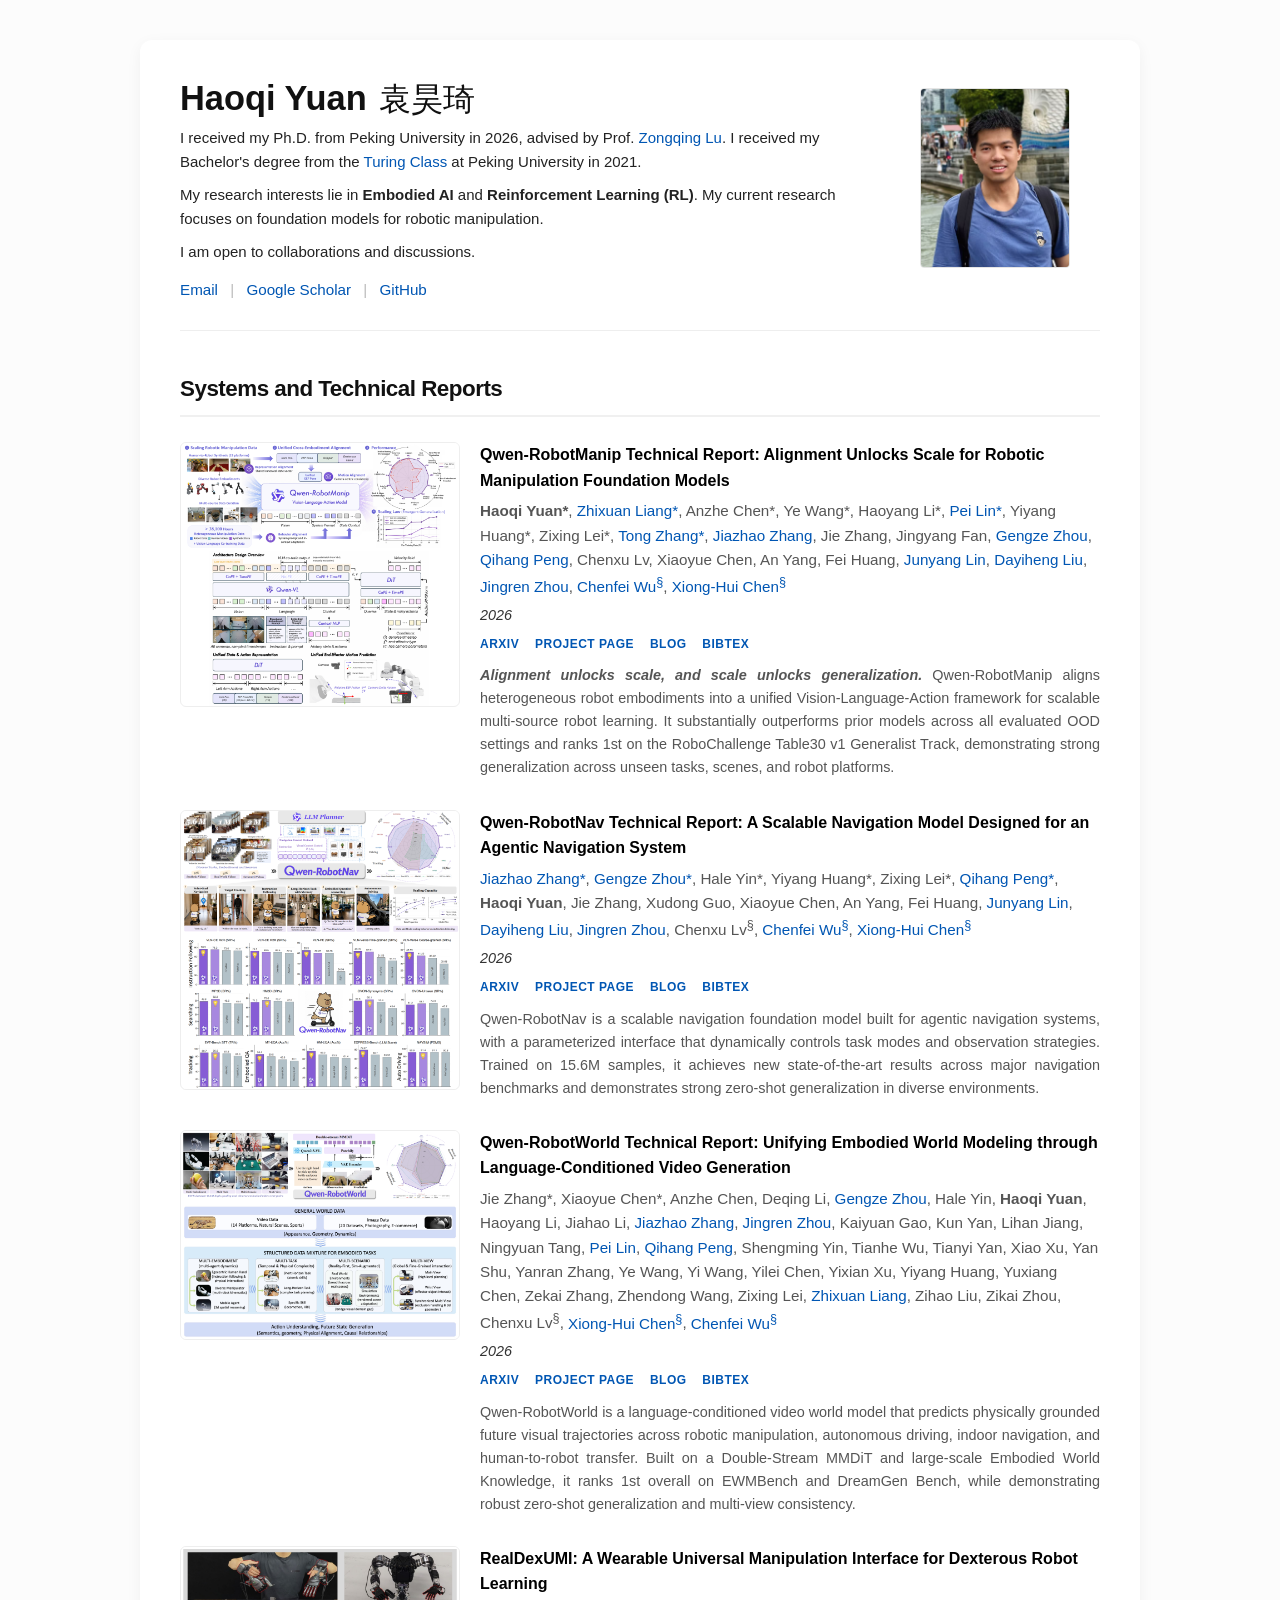
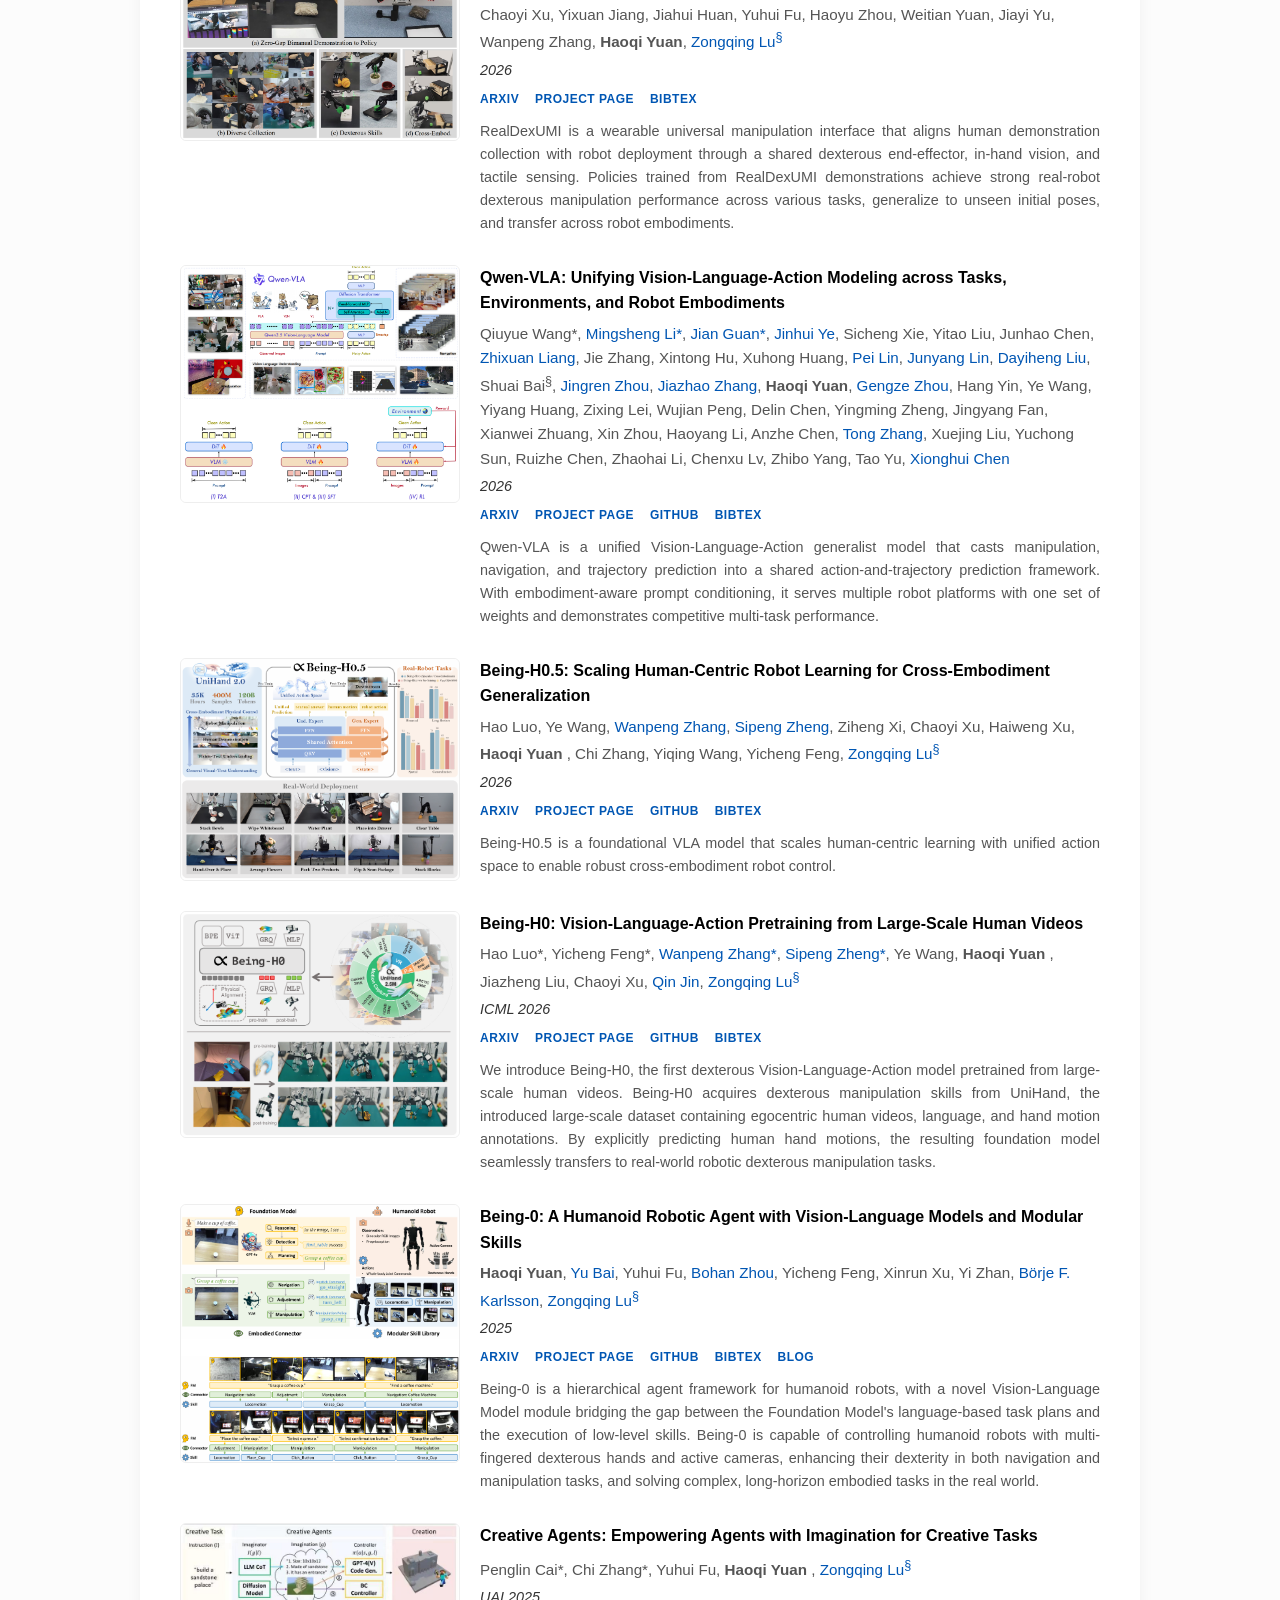
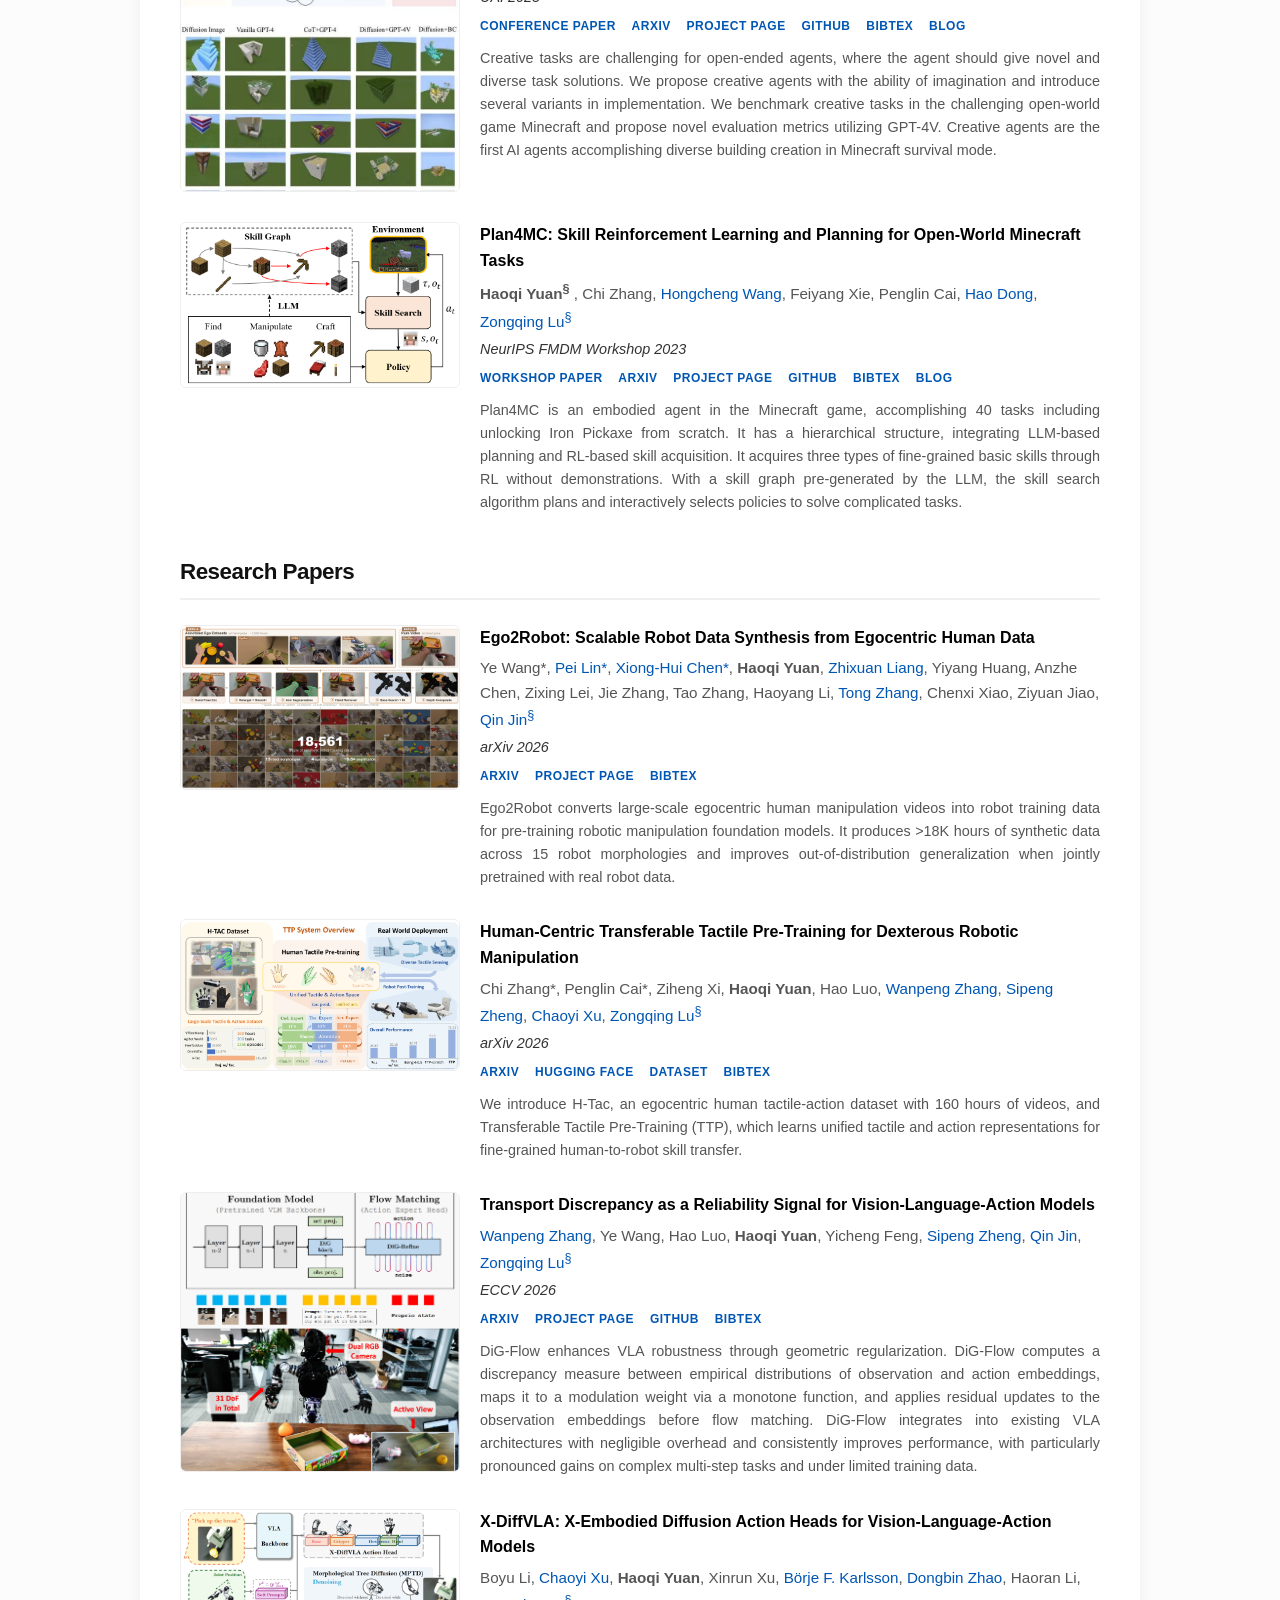
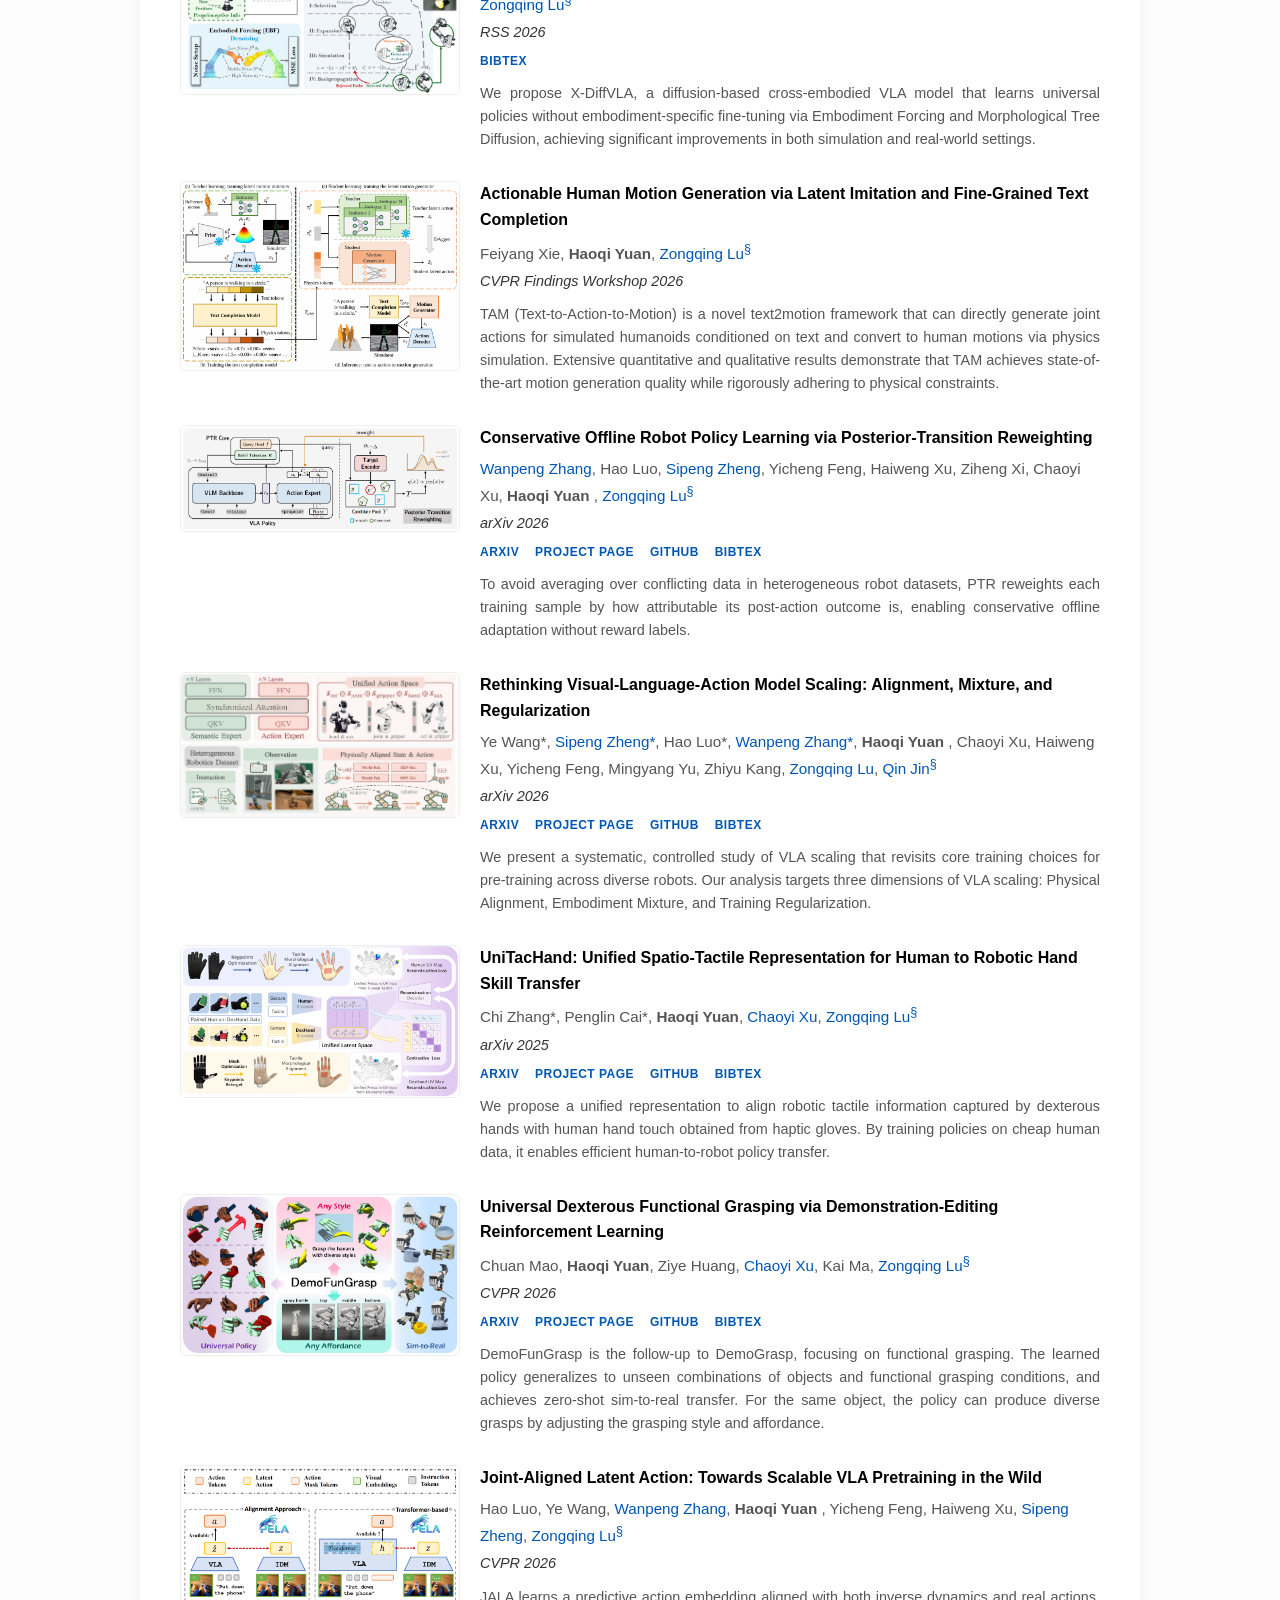
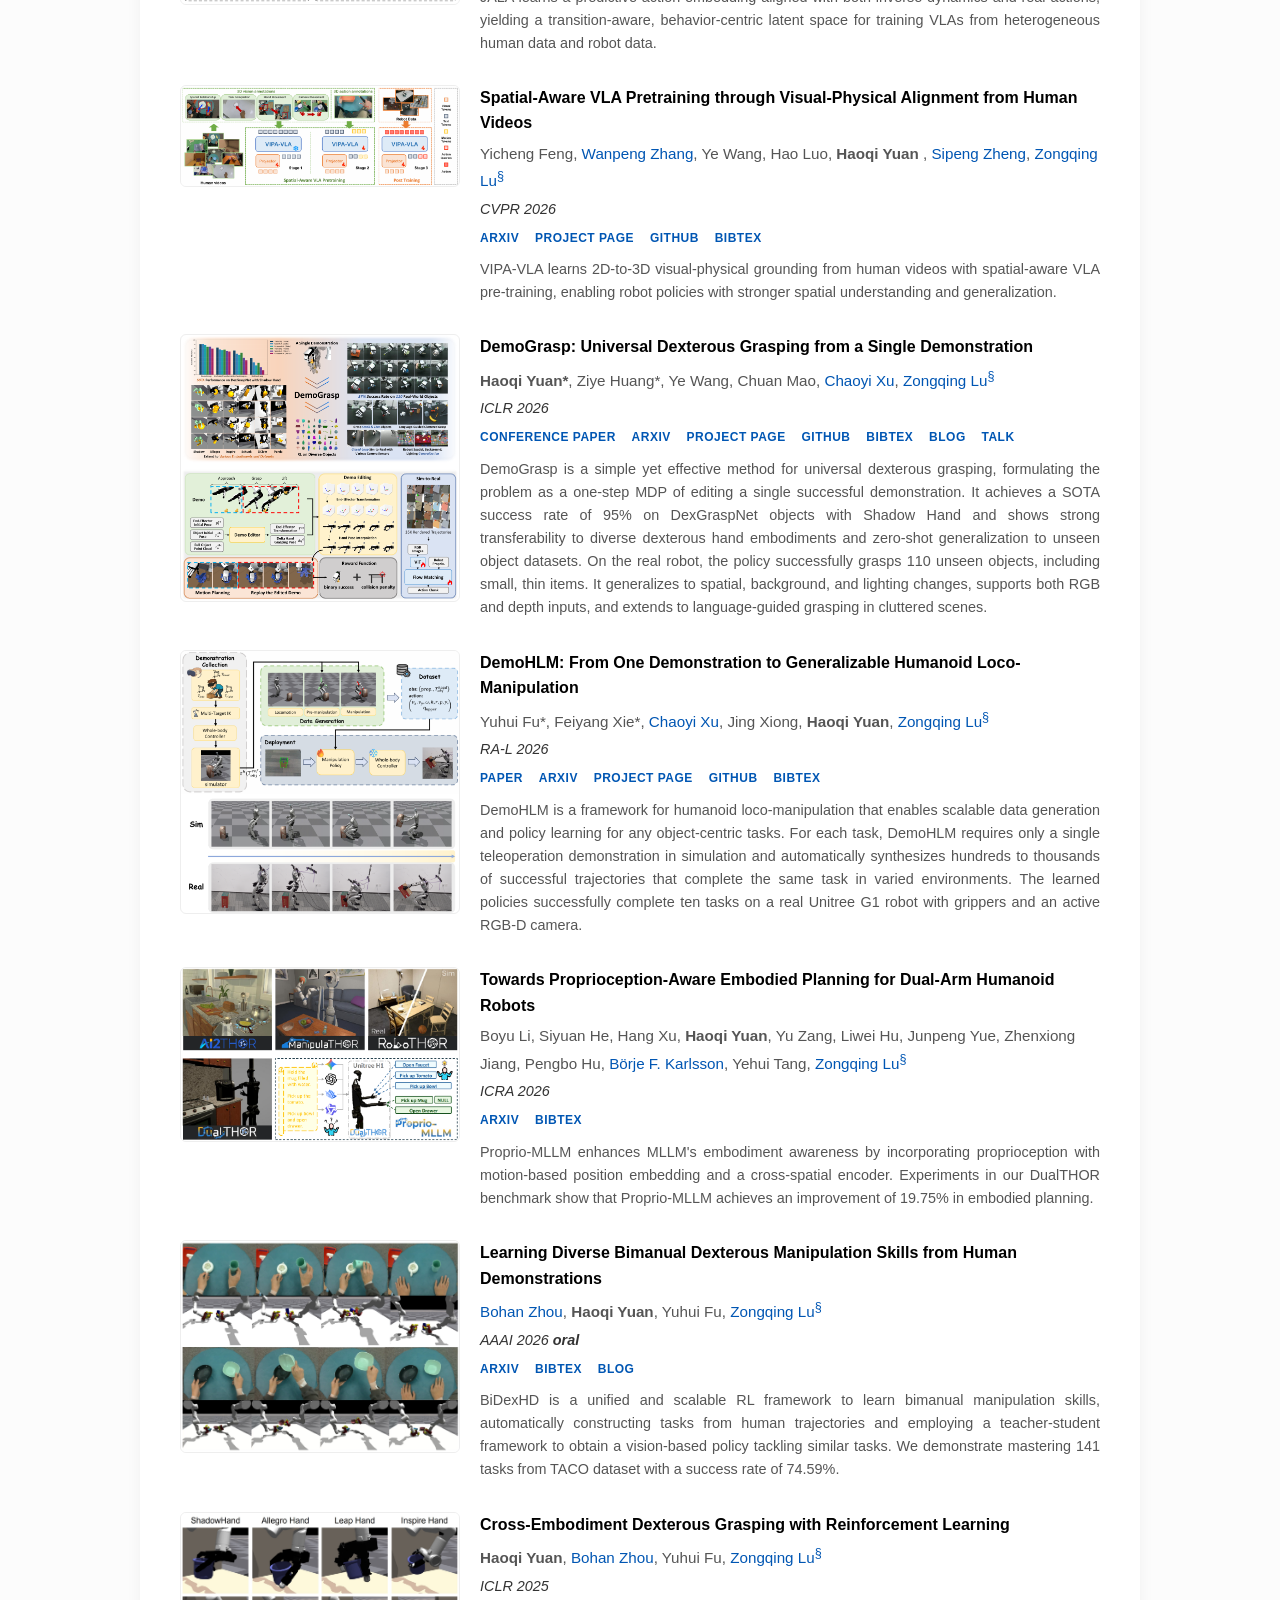
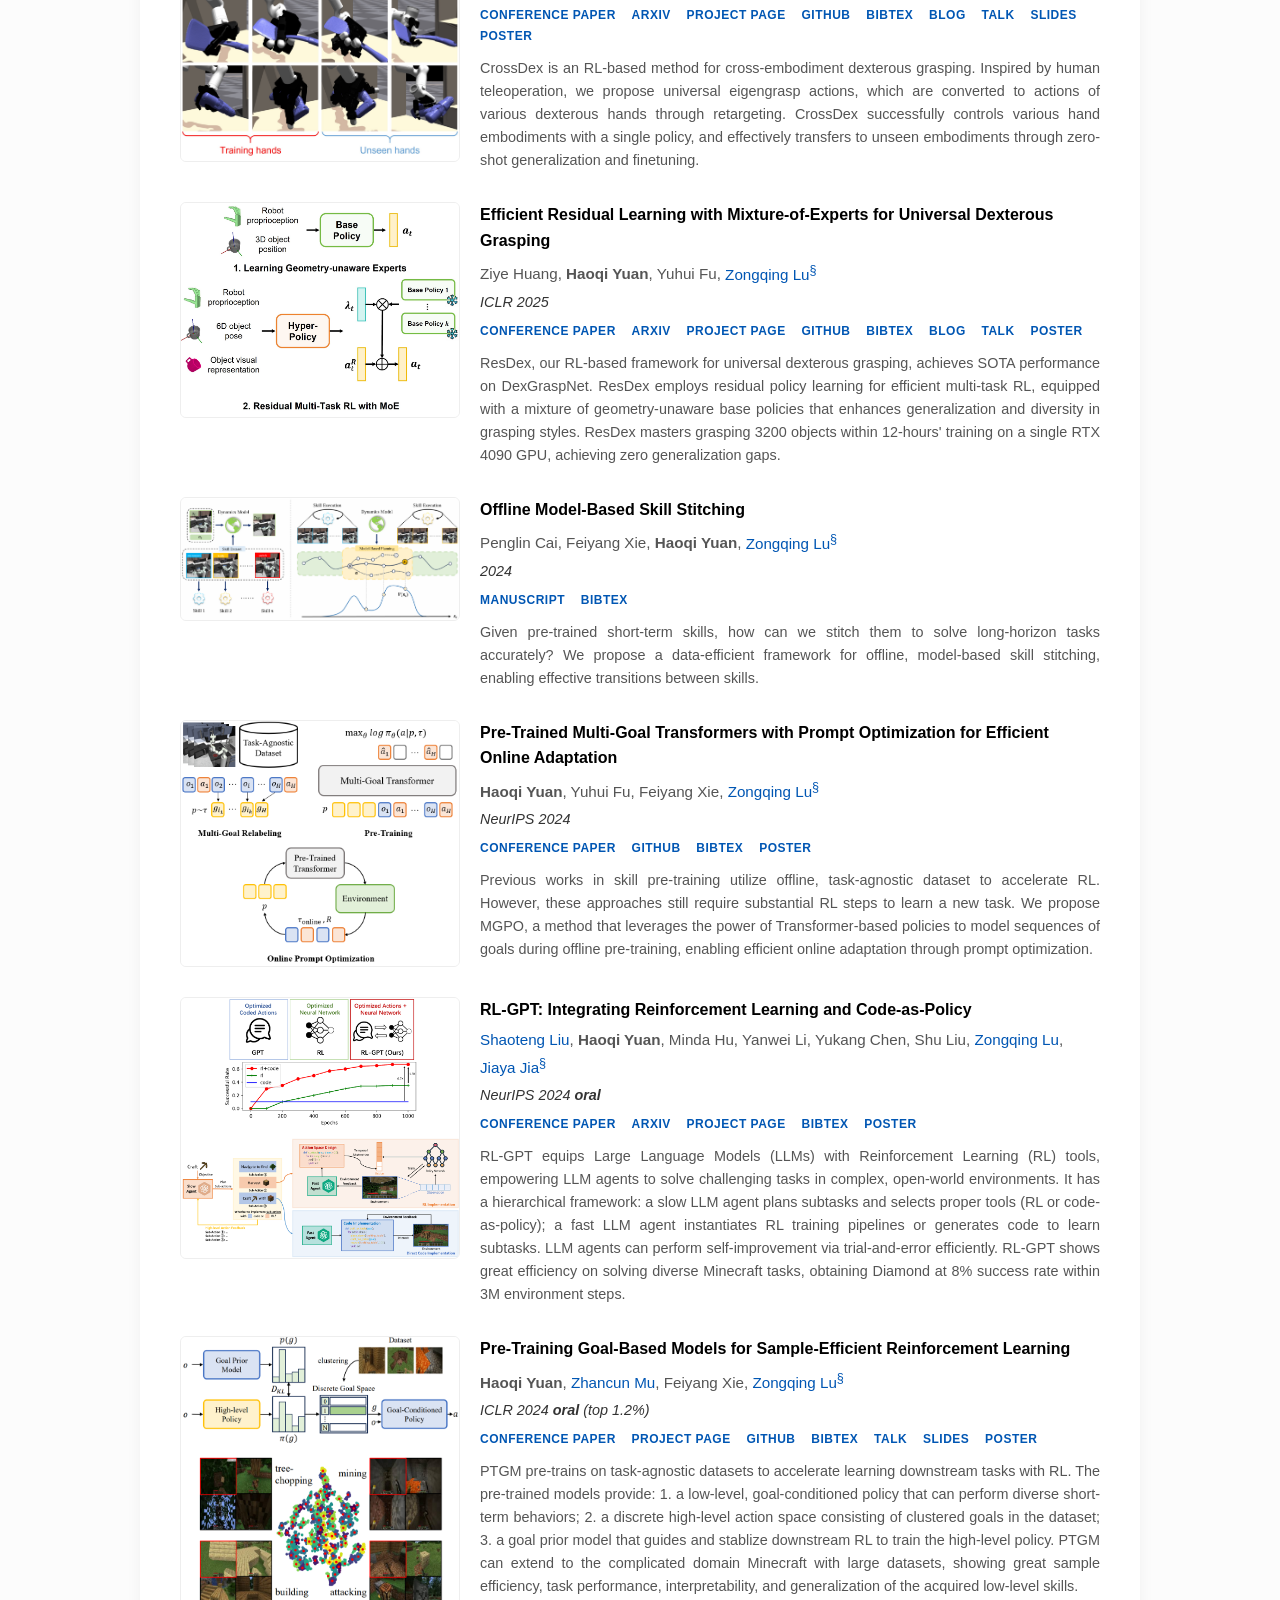
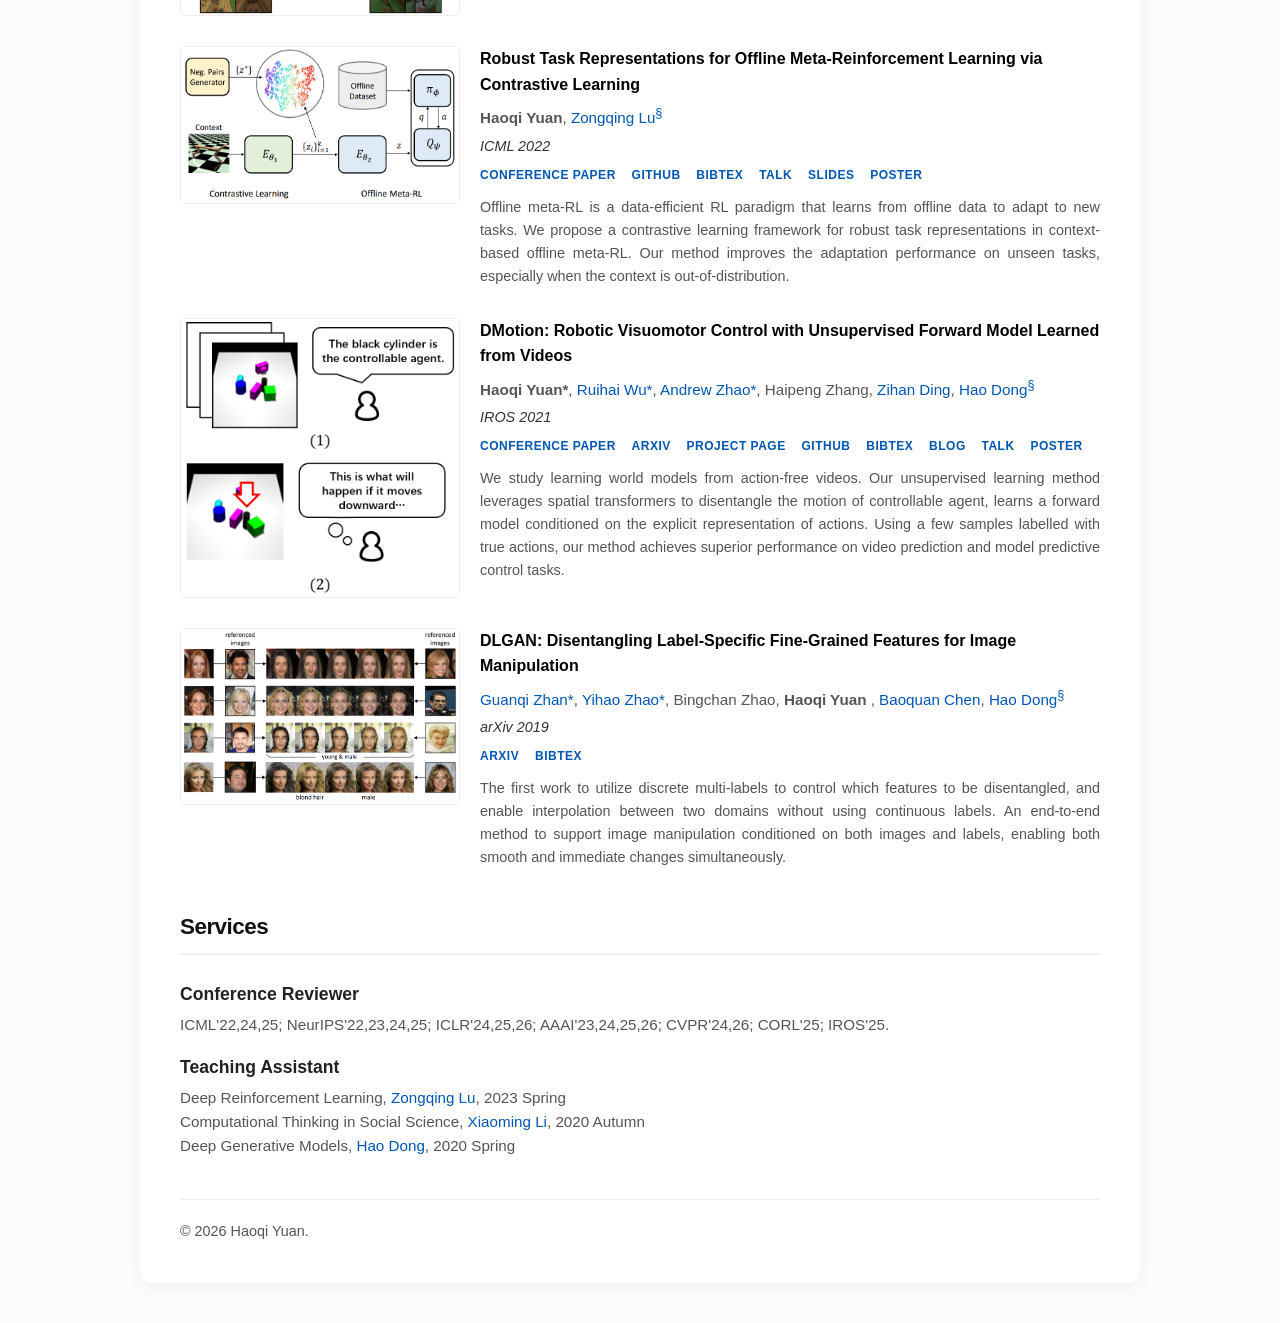
==== commit d9e4537f: "ego2robot and ttp" ====
--- a/index.html
+++ b/index.html
@@ -475,6 +475,59 @@
             <h2>Research Papers</h2>
 
             <div class="paper">
+                <img src="./haoqi_files/pub/ego2robot.png" alt="Ego2Robot">
+                <div class="paper-content">
+                  <h3>Ego2Robot: Scalable Robot Data Synthesis from Egocentric Human Data</h3>
+                  <div class="paper-authors">
+                    Ye Wang*, <a href="https://peilin-666.github.io/">Pei Lin*</a>,
+                    <a href="https://xionghuichen.github.io/">Xiong-Hui Chen*</a>,
+                    <strong>Haoqi Yuan</strong>, <a href="https://liang-zx.github.io/">Zhixuan Liang</a>,
+                    Yiyang Huang, Anzhe Chen, Zixing Lei, Jie Zhang, Tao Zhang, Haoyang Li,
+                    <a href="https://tongzhangthu.github.io/">Tong Zhang</a>, Chenxi Xiao, Ziyuan Jiao,
+                    <a href="https://www.jin-qin.com/">Qin Jin<sup>&sect;</sup></a>
+                  </div>
+                  <div class="paper-venue">arXiv 2026</div>
+                  <div class="paper-links">
+                    <a href="https://arxiv.org/abs/2608.02580">arXiv</a>
+                    <a href="https://www-ye.github.io/ego2robot_blog/">project page</a>
+                    <a href="./haoqi_files/pub/ego2robot.bib">bibtex</a>
+                  </div>
+                  <p>
+                    Ego2Robot converts large-scale egocentric human manipulation videos into robot training data 
+                    for pre-training robotic manipulation foundation models. It produces
+                    >18K hours of synthetic data across 15 robot morphologies and improves out-of-distribution
+                    generalization when jointly pretrained with real robot data.
+                  </p>
+                </div>
+            </div>
+
+            <div class="paper">
+                <img src="./haoqi_files/pub/ttp.png" alt="Transferable Tactile Pre-Training">
+                <div class="paper-content">
+                  <h3>Human-Centric Transferable Tactile Pre-Training for Dexterous Robotic Manipulation</h3>
+                  <div class="paper-authors">
+                    Chi Zhang*, Penglin Cai*, Ziheng Xi, <strong>Haoqi Yuan</strong>, Hao Luo,
+                    <a href="https://zhangwp.com/">Wanpeng Zhang</a>,
+                    <a href="https://zhengsipeng.github.io/">Sipeng Zheng</a>,
+                    <a href="https://co1one.github.io/">Chaoyi Xu</a>,
+                    <a href="https://z0ngqing.github.io/">Zongqing Lu<sup>&sect;</sup></a>
+                  </div>
+                  <div class="paper-venue">arXiv 2026</div>
+                  <div class="paper-links">
+                    <a href="https://arxiv.org/abs/2607.01067">arXiv</a>
+                    <a href="https://huggingface.co/BeingBeyond/TTP">Hugging Face</a>
+                    <a href="https://huggingface.co/datasets/BeingBeyond/H-Tac_Sample">dataset</a>
+                    <a href="./haoqi_files/pub/ttp.bib">bibtex</a>
+                  </div>
+                  <p>
+                    We introduce H-Tac, an egocentric human tactile-action dataset with 160 hours of
+                    videos, and Transferable Tactile Pre-Training (TTP), which learns unified tactile and action
+                    representations for fine-grained human-to-robot skill transfer.
+                  </p>
+                </div>
+            </div>
+
+            <div class="paper">
                 <img src="./haoqi_files/pub/digflow.png" alt="DiGFlow">
                 <div class="paper-content">
                   <h3>Transport Discrepancy as a Reliability Signal for Vision-Language-Action Models</h3>
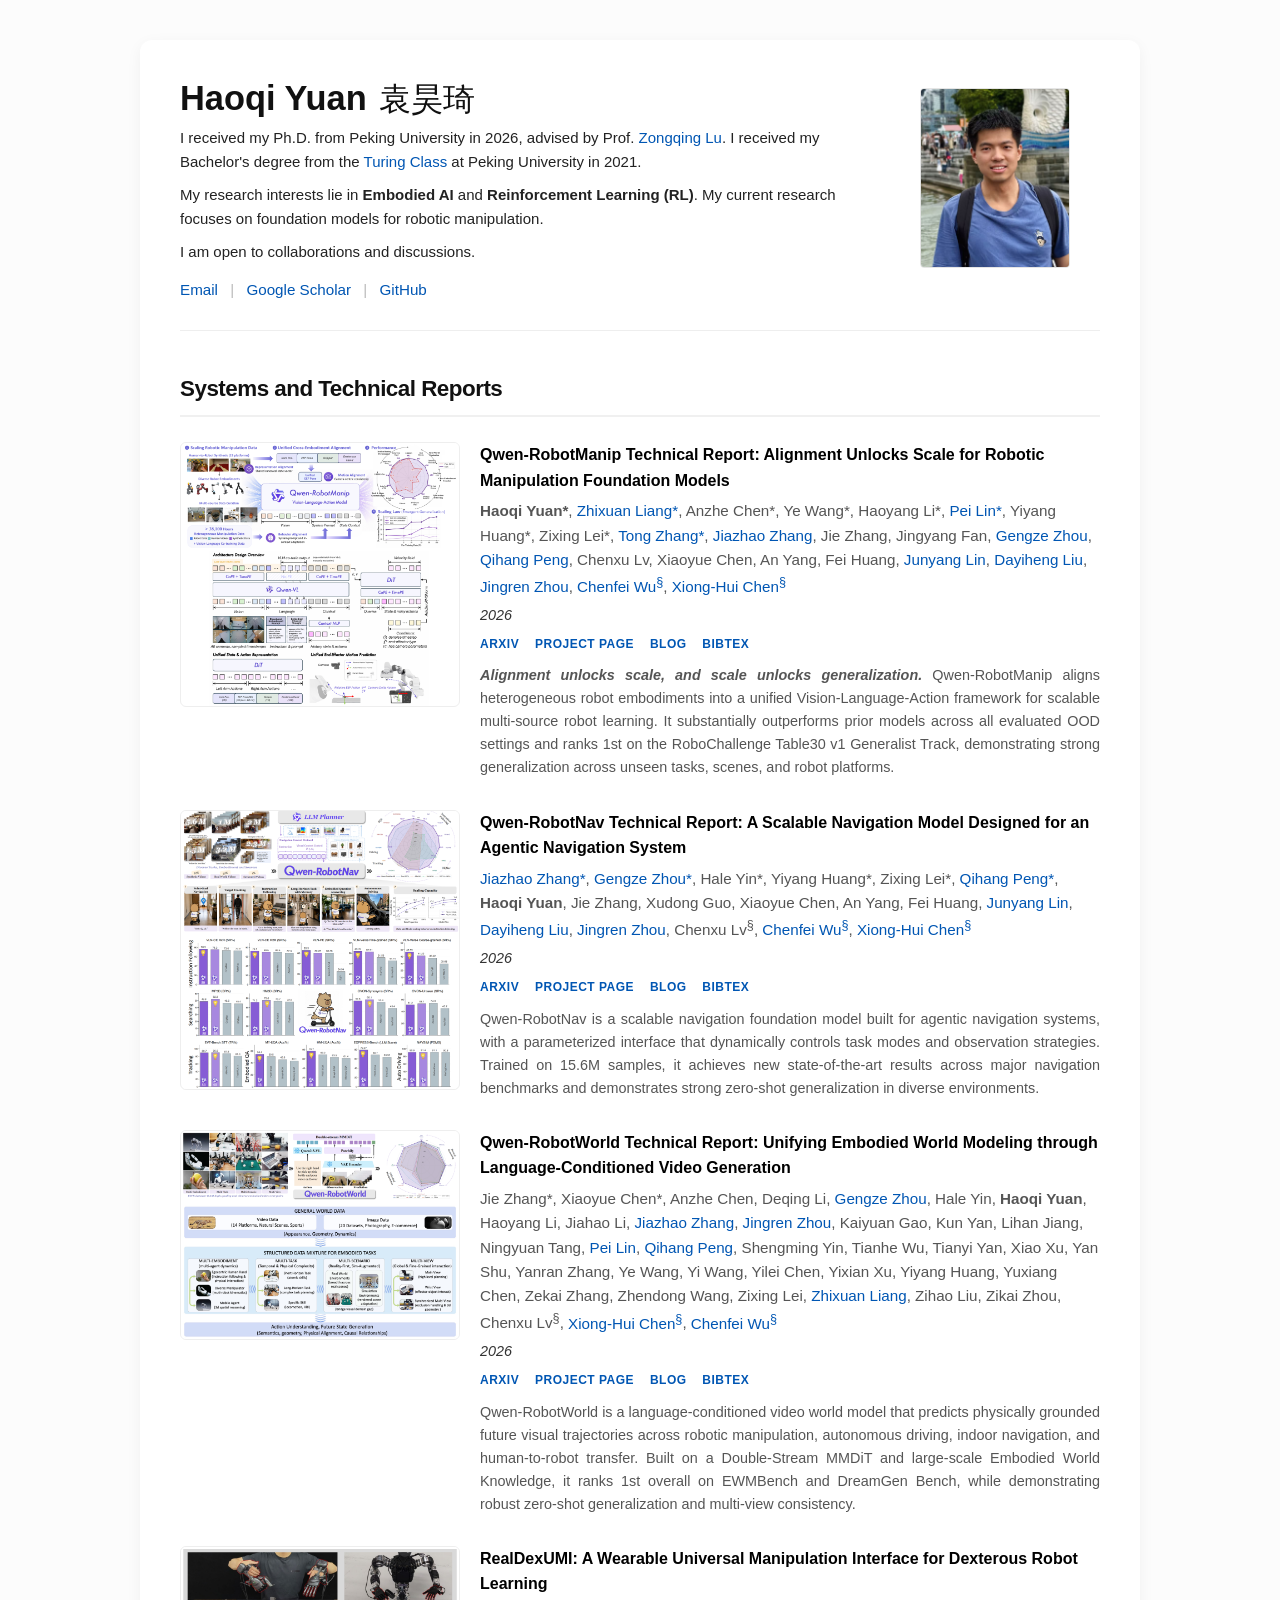
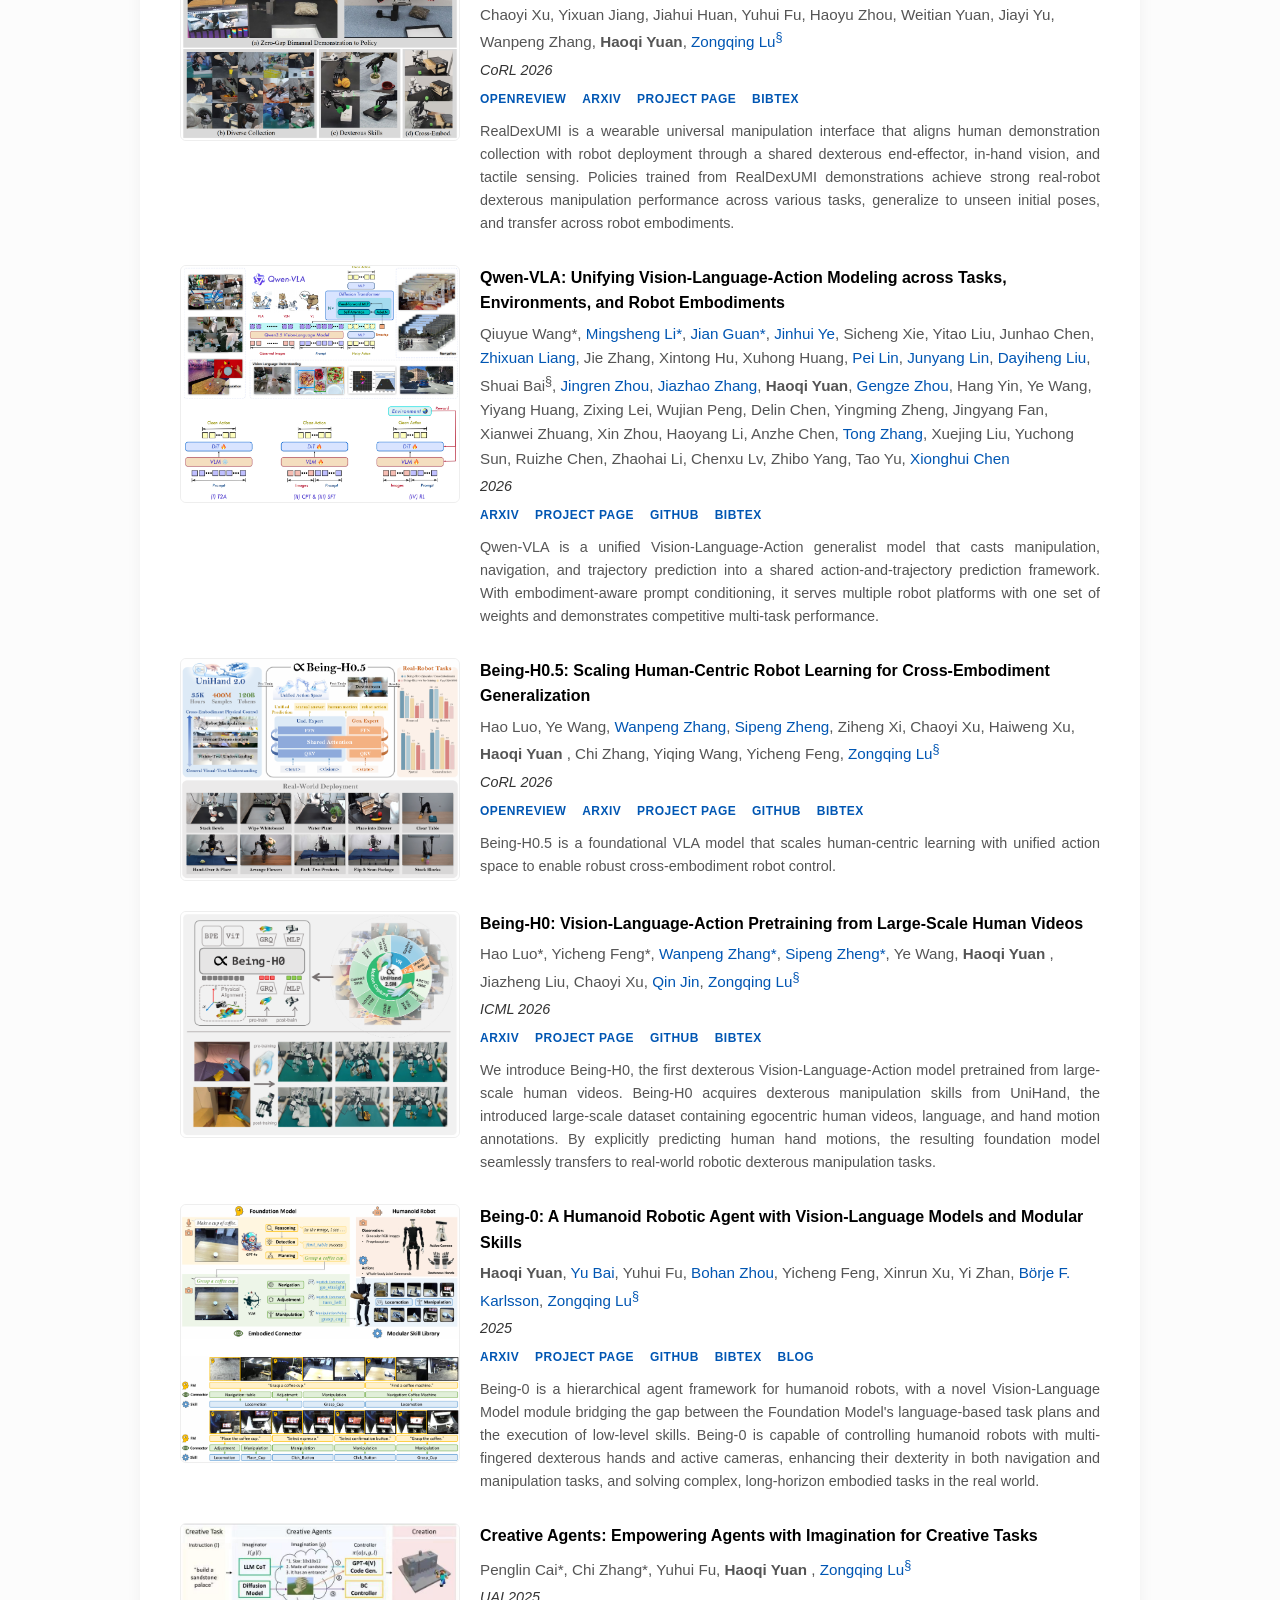
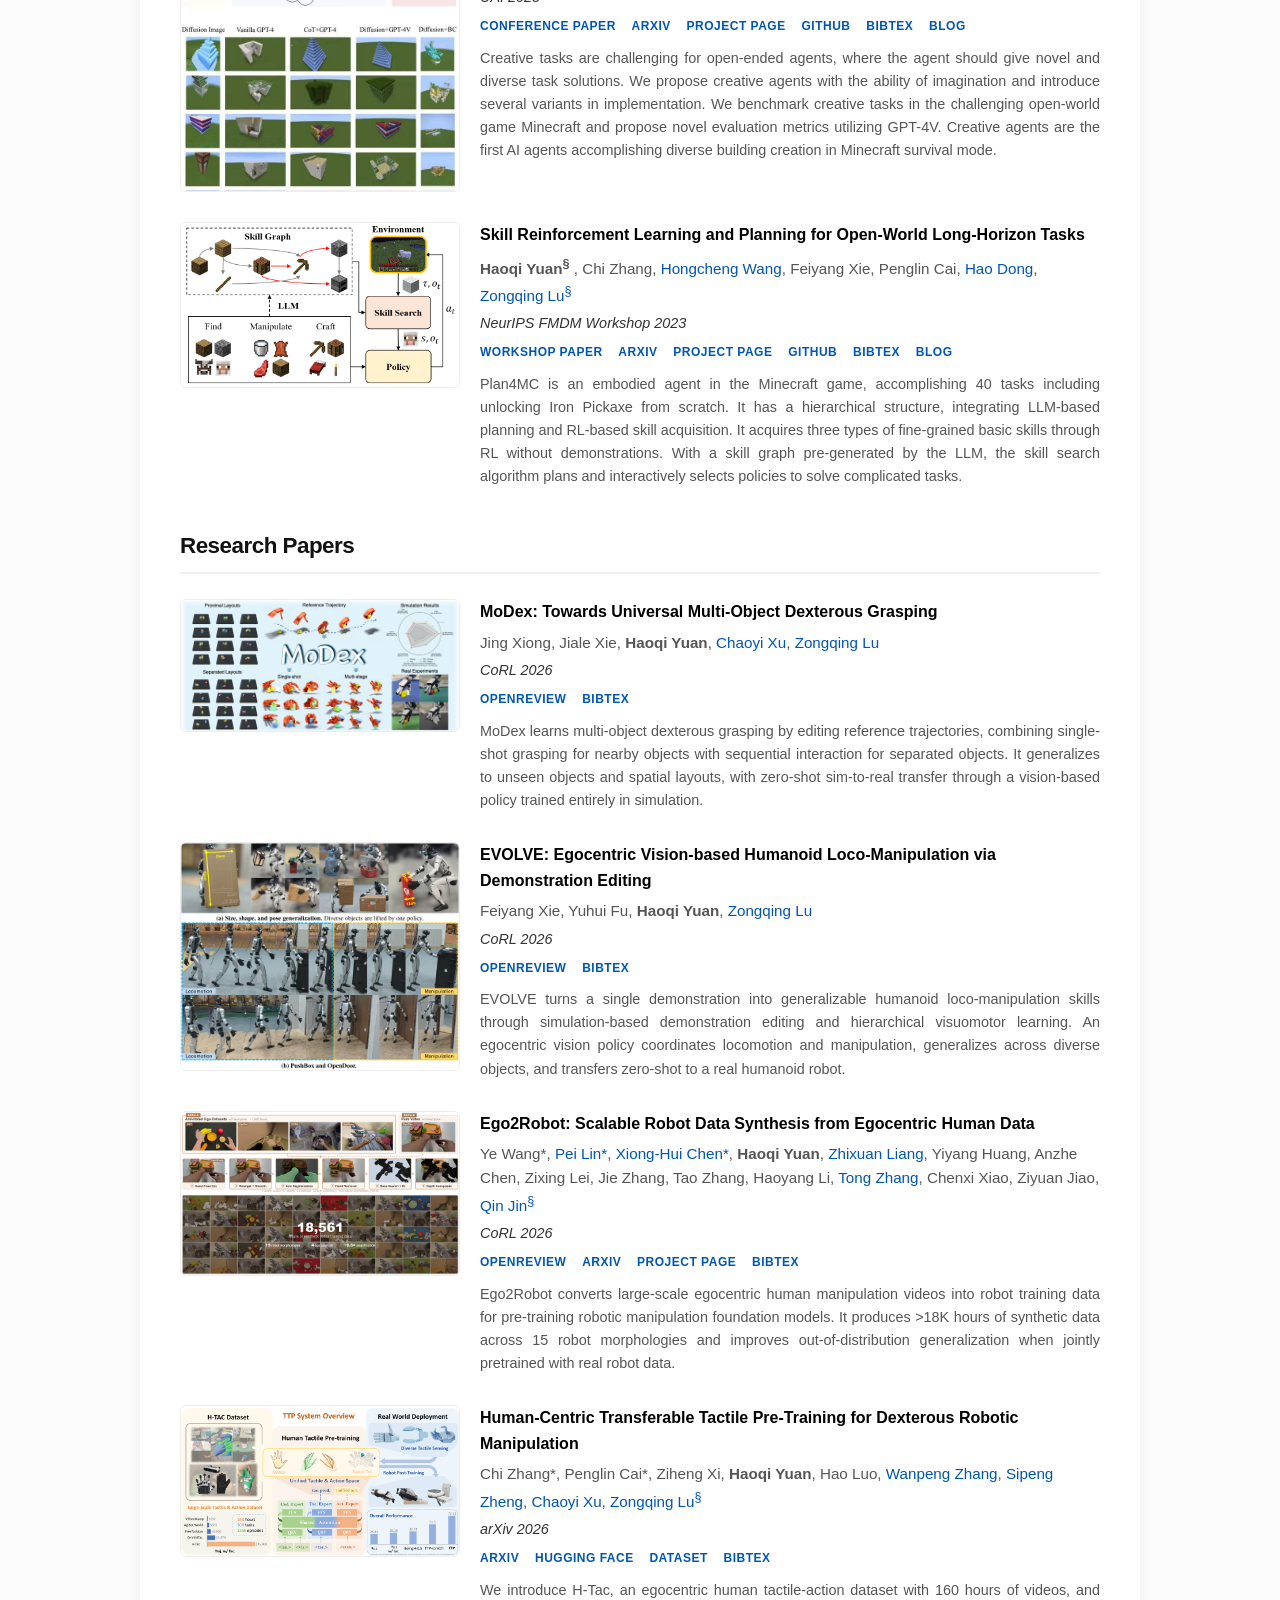
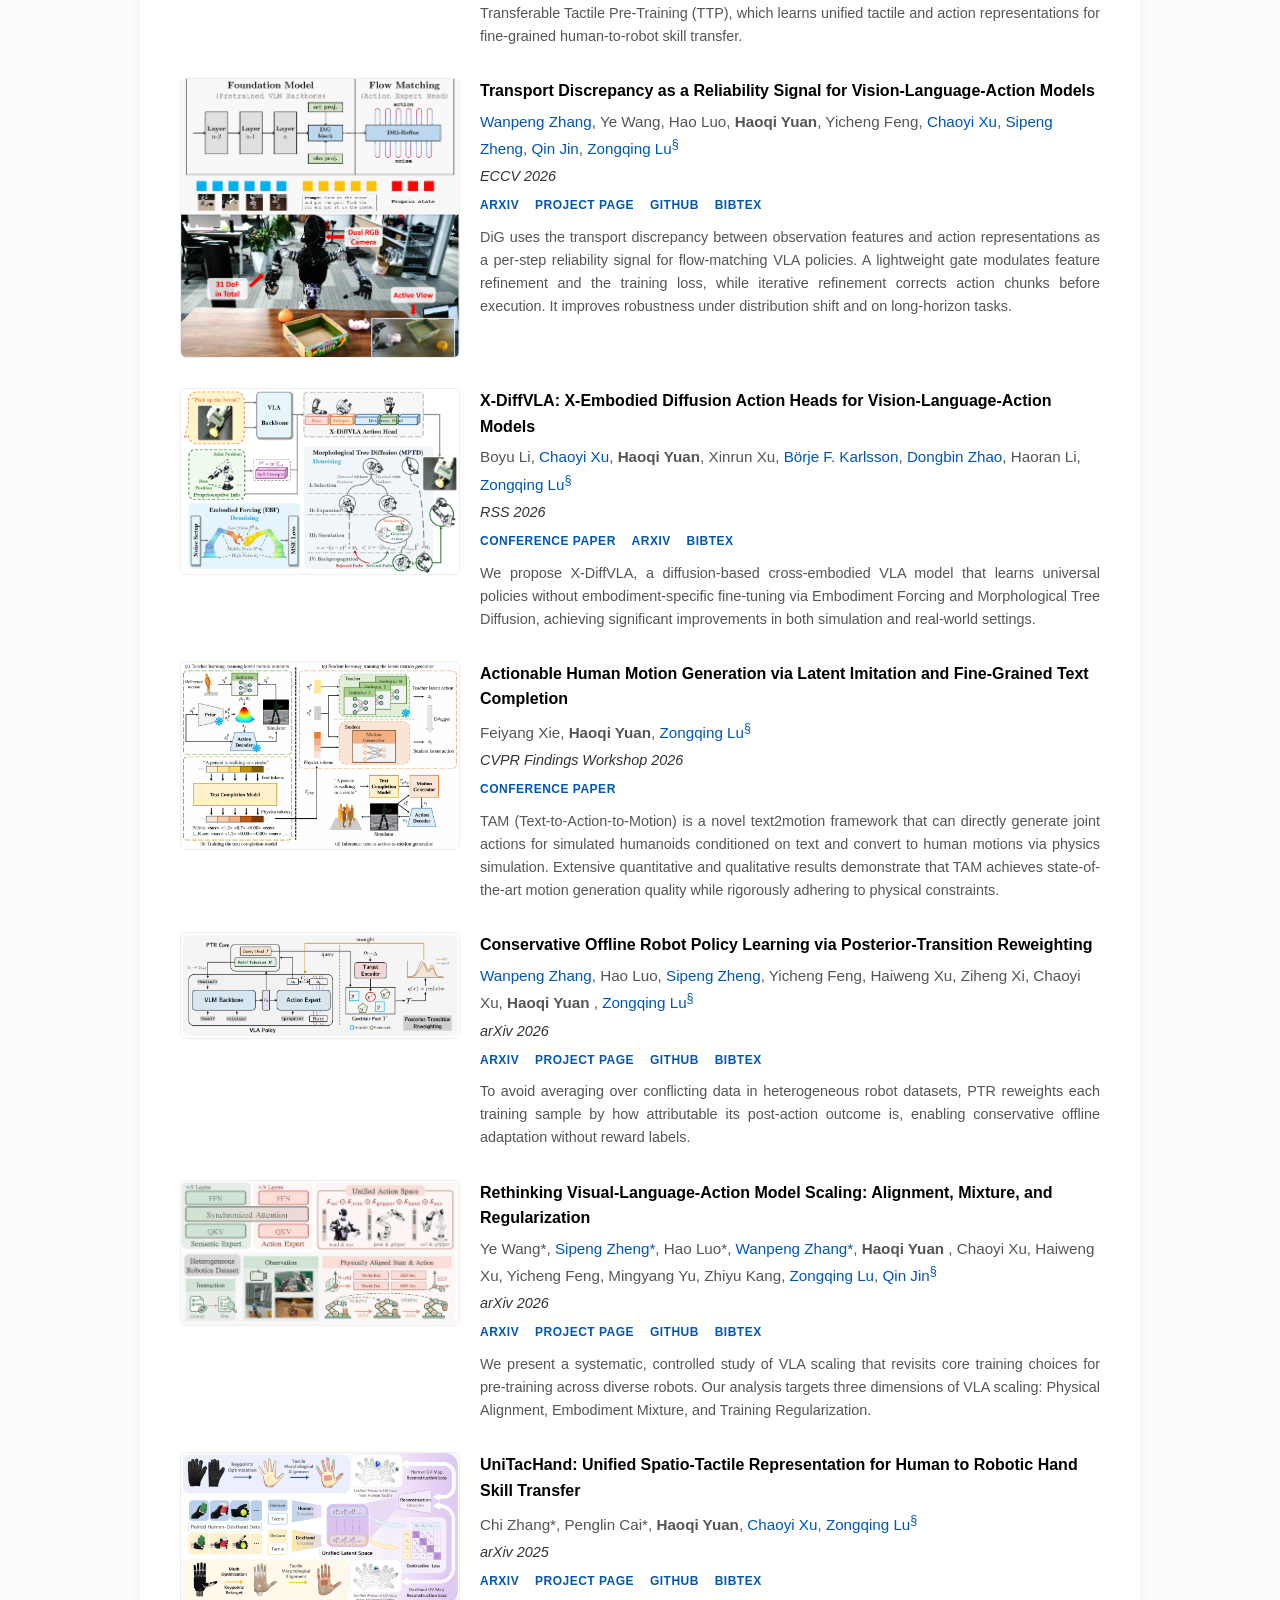
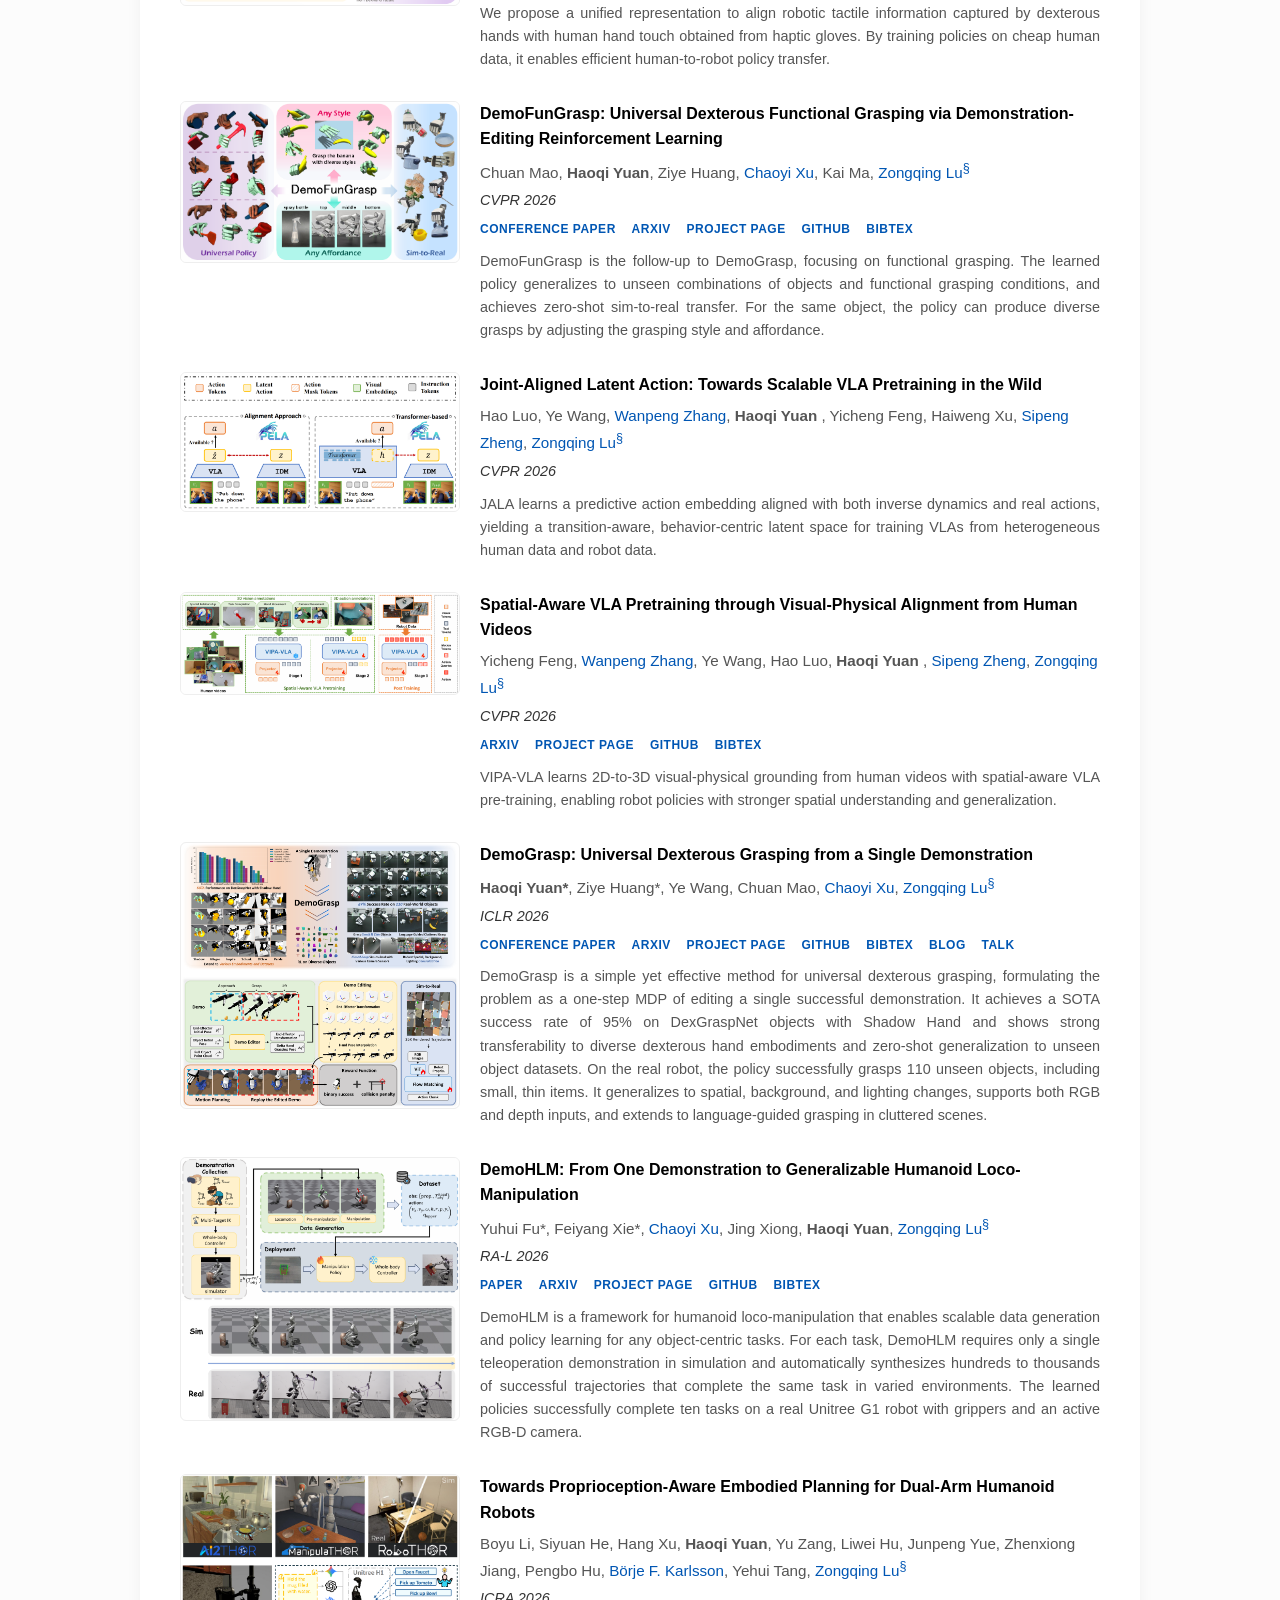
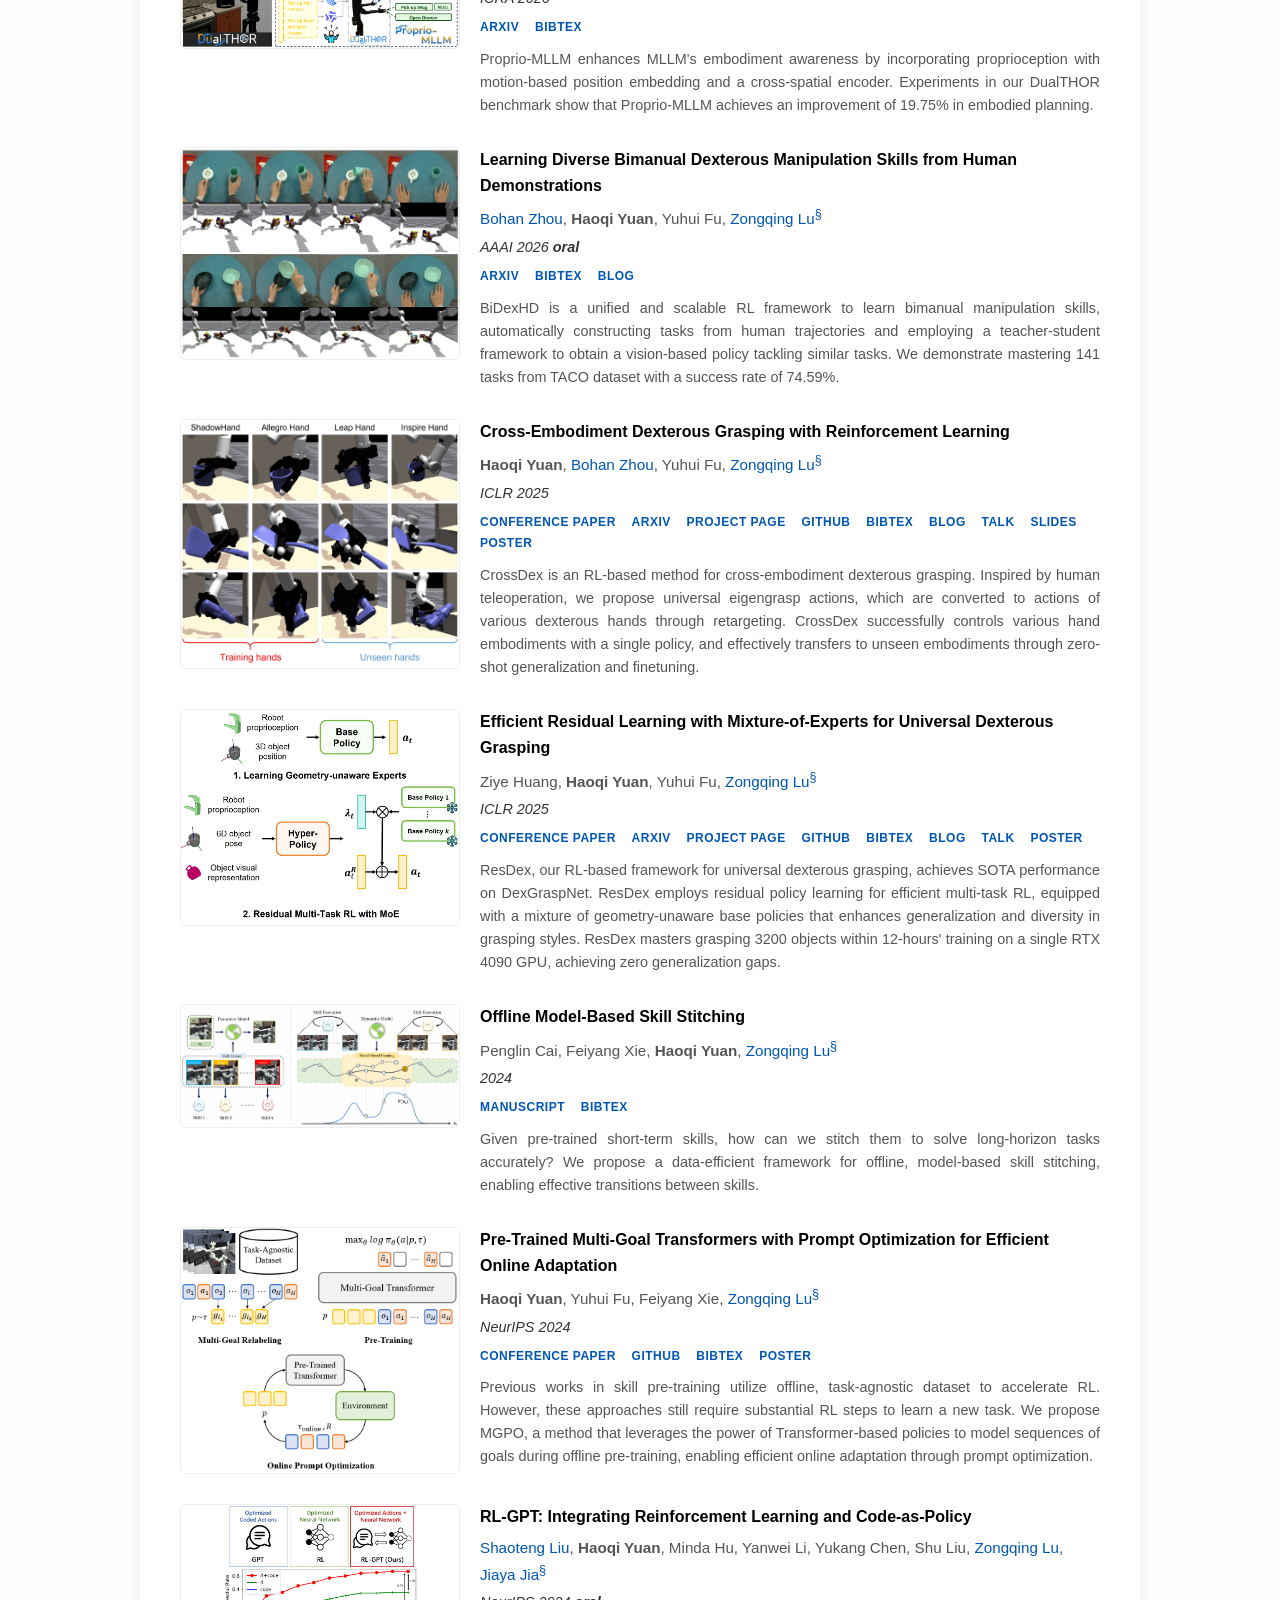
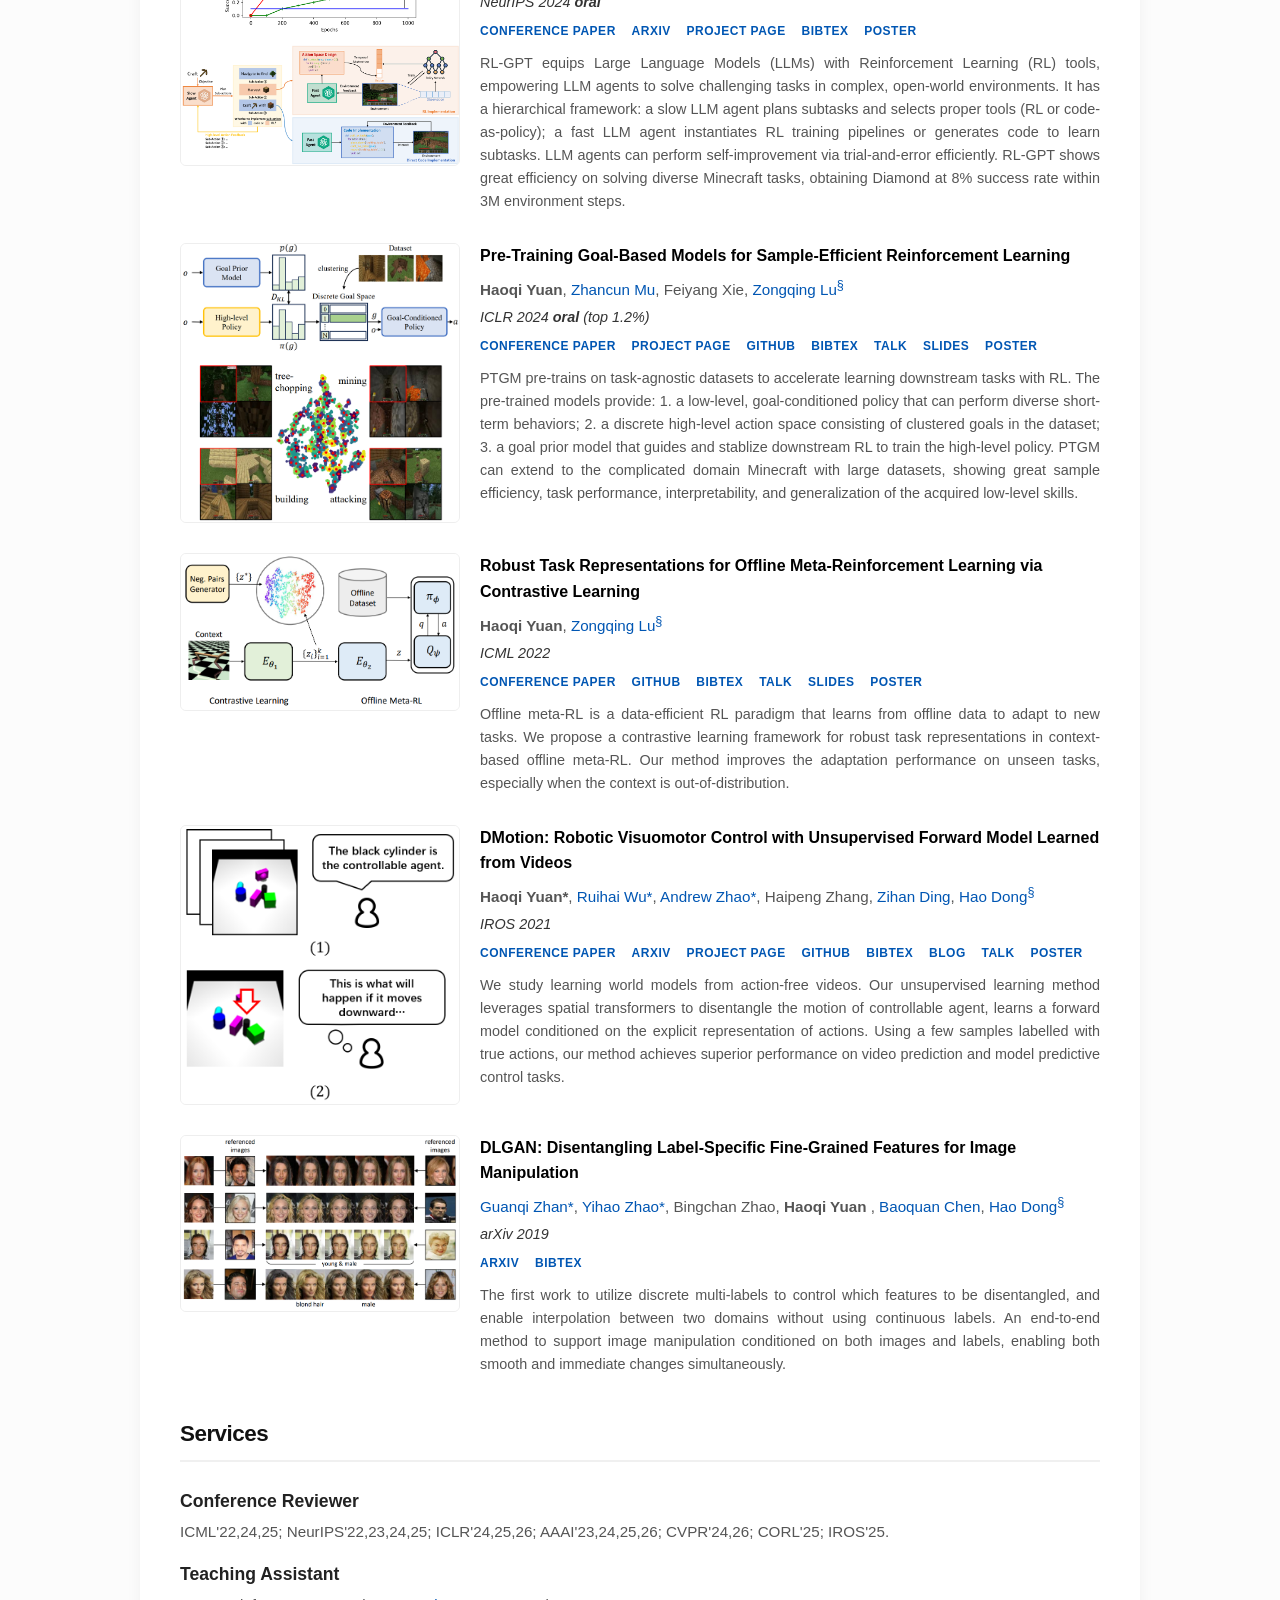
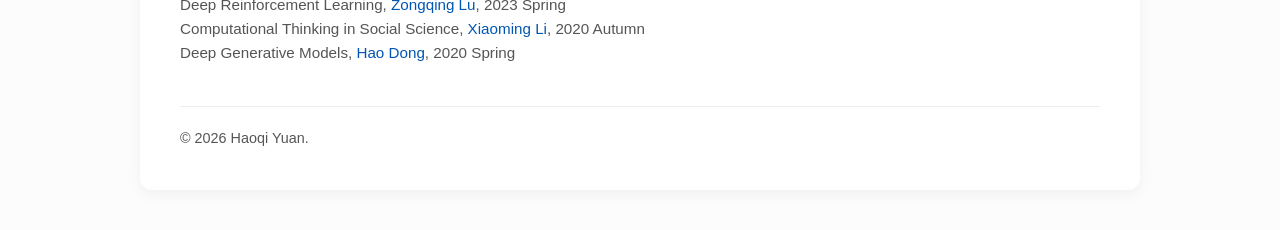
==== commit 6627600b: "Update CoRL 2026 publications and paper metadata" ====
--- a/index.html
+++ b/index.html
@@ -284,8 +284,9 @@
               Jiayi Yu, Wanpeng Zhang, <strong>Haoqi Yuan</strong>, 
               <a href="https://z0ngqing.github.io/">Zongqing Lu<sup>&sect;</sup></a>
             </div>
-            <div class="paper-venue">2026</div>
+            <div class="paper-venue">CoRL 2026</div>
             <div class="paper-links">
+              <a href="https://openreview.net/forum?id=LoGyKMEVVc">OpenReview</a>
               <a href="https://arxiv.org/abs/2606.06033">arXiv</a>
               <a href="https://research.beingbeyond.com/realdexumi">project page</a>
               <a href="./haoqi_files/pub/realdexumi.bib">bibtex</a>
@@ -347,8 +348,9 @@
               Yiqing Wang, Yicheng Feng, 
               <a href="https://z0ngqing.github.io/">Zongqing Lu<sup>&sect;</sup></a>
             </div>
-            <div class="paper-venue">2026</div>
+            <div class="paper-venue">CoRL 2026</div>
             <div class="paper-links">
+              <a href="https://openreview.net/forum?id=cfzFrOJmKA">OpenReview</a>
               <a href="https://arxiv.org/abs/2601.12993">arXiv</a>
               <a href="https://research.beingbeyond.com/being-h05">project page</a>
               <a href="https://github.com/BeingBeyond/Being-H">GitHub</a>
@@ -444,7 +446,7 @@
             <div class="paper">
                 <img src="./haoqi_files/pub/plan4mc.png" alt="Plan4MC">
                 <div class="paper-content">
-                  <h3>Plan4MC: Skill Reinforcement Learning and Planning for Open-World Minecraft Tasks</h3>
+                  <h3>Skill Reinforcement Learning and Planning for Open-World Long-Horizon Tasks</h3>
                   <div class="paper-authors">
                     <strong> Haoqi Yuan<sup>&sect;</sup> </strong>, Chi Zhang, <a href="https://whcpumpkin.github.io/">Hongcheng Wang</a>, Feiyang Xie, Penglin Cai, 
                     <a href="https://zsdonghao.github.io/">Hao Dong</a>,
@@ -472,7 +474,52 @@
         </section>
 
         <section class="papers">
-            <h2>Research Papers</h2>
+            <h2 id="research-papers">Research Papers</h2>
+
+            <div class="paper" id="modex">
+                <img src="./haoqi_files/pub/modex.png" alt="MoDex multi-object dexterous grasping overview">
+                <div class="paper-content">
+                  <h3>MoDex: Towards Universal Multi-Object Dexterous Grasping</h3>
+                  <div class="paper-authors">
+                    Jing Xiong, Jiale Xie, <strong>Haoqi Yuan</strong>,
+                    <a href="https://co1one.github.io/">Chaoyi Xu</a>,
+                    <a href="https://z0ngqing.github.io/">Zongqing Lu</a>
+                  </div>
+                  <div class="paper-venue">CoRL 2026</div>
+                  <div class="paper-links">
+                    <a href="https://openreview.net/forum?id=uKRtsLLqs6">OpenReview</a>
+                    <a href="./haoqi_files/pub/modex.bib">bibtex</a>
+                  </div>
+                  <p>
+                    MoDex learns multi-object dexterous grasping by editing reference trajectories,
+                    combining single-shot grasping for nearby objects with sequential interaction for separated objects.
+                    It generalizes to unseen objects and spatial layouts, with zero-shot sim-to-real transfer
+                    through a vision-based policy trained entirely in simulation.
+                  </p>
+                </div>
+            </div>
+
+            <div class="paper" id="evolve">
+                <img src="./haoqi_files/pub/evolve.png" alt="EVOLVE real-world humanoid lifting, pushing, and door opening">
+                <div class="paper-content">
+                  <h3>EVOLVE: Egocentric Vision-based Humanoid Loco-Manipulation via Demonstration Editing</h3>
+                  <div class="paper-authors">
+                    Feiyang Xie, Yuhui Fu, <strong>Haoqi Yuan</strong>,
+                    <a href="https://z0ngqing.github.io/">Zongqing Lu</a>
+                  </div>
+                  <div class="paper-venue">CoRL 2026</div>
+                  <div class="paper-links">
+                    <a href="https://openreview.net/forum?id=qF26obIUEX">OpenReview</a>
+                    <a href="./haoqi_files/pub/evolve.bib">bibtex</a>
+                  </div>
+                  <p>
+                    EVOLVE turns a single demonstration into generalizable humanoid loco-manipulation skills
+                    through simulation-based demonstration editing and hierarchical visuomotor learning.
+                    An egocentric vision policy coordinates locomotion and manipulation, generalizes across
+                    diverse objects, and transfers zero-shot to a real humanoid robot.
+                  </p>
+                </div>
+            </div>
 
             <div class="paper">
                 <img src="./haoqi_files/pub/ego2robot.png" alt="Ego2Robot">
@@ -486,8 +533,9 @@
                     <a href="https://tongzhangthu.github.io/">Tong Zhang</a>, Chenxi Xiao, Ziyuan Jiao,
                     <a href="https://www.jin-qin.com/">Qin Jin<sup>&sect;</sup></a>
                   </div>
-                  <div class="paper-venue">arXiv 2026</div>
-                  <div class="paper-links">
+                  <div class="paper-venue">CoRL 2026</div>
+                  <div class="paper-links">
+                    <a href="https://openreview.net/forum?id=JV472m0zgq">OpenReview</a>
                     <a href="https://arxiv.org/abs/2608.02580">arXiv</a>
                     <a href="https://www-ye.github.io/ego2robot_blog/">project page</a>
                     <a href="./haoqi_files/pub/ego2robot.bib">bibtex</a>
@@ -533,7 +581,8 @@
                   <h3>Transport Discrepancy as a Reliability Signal for Vision-Language-Action Models</h3>
                   <div class="paper-authors">
                     <a href="https://zhangwp.com/">Wanpeng Zhang</a>, Ye Wang, Hao Luo, 
-                    <strong>Haoqi Yuan</strong>, Yicheng Feng, 
+                    <strong>Haoqi Yuan</strong>, Yicheng Feng,
+                    <a href="https://co1one.github.io/">Chaoyi Xu</a>,
                     <a href="https://zhengsipeng.github.io/">Sipeng Zheng</a>, 
                     <a href="https://www.jin-qin.com/">Qin Jin</a>, 
                     <a href="https://z0ngqing.github.io/">Zongqing Lu<sup>&sect;</sup></a>
@@ -546,13 +595,10 @@
                     <a href="./haoqi_files/pub/digflow.bib">bibtex</a>
                      </div>
                   <p>
-                    DiG-Flow enhances VLA robustness through geometric regularization. 
-                    DiG-Flow computes a discrepancy measure between empirical distributions of observation
-                    and action embeddings, maps it to a modulation weight via a monotone function,
-                    and applies residual updates to the observation embeddings before flow matching.
-                    DiG-Flow integrates into existing VLA architectures with negligible overhead
-                    and consistently improves performance, with particularly pronounced gains on
-                    complex multi-step tasks and under limited training data.
+                    DiG uses the transport discrepancy between observation features and action representations
+                    as a per-step reliability signal for flow-matching VLA policies. A lightweight gate modulates
+                    feature refinement and the training loss, while iterative refinement corrects action chunks
+                    before execution. It improves robustness under distribution shift and on long-horizon tasks.
                   </p>
                 </div>
             </div>
@@ -569,6 +615,8 @@
                   </div>
                   <div class="paper-venue">RSS 2026</div>
                   <div class="paper-links">
+                     <a href="https://www.roboticsproceedings.org/rss22/p081.html">conference paper</a>
+                     <a href="https://arxiv.org/abs/2605.25044">arXiv</a>
                      <a href="./haoqi_files/pub/xdiffvla.bib">bibtex</a>
                   </div>
                   <p>
@@ -587,6 +635,9 @@
                     Feiyang Xie, <strong>Haoqi Yuan</strong>, <a href="https://z0ngqing.github.io/">Zongqing Lu<sup>&sect;</sup></a>
                   </div>
                   <div class="paper-venue">CVPR Findings Workshop 2026</div>
+                  <div class="paper-links">
+                    <a href="https://openaccess.thecvf.com/content/CVPR2026F/papers/Xie_Actionable_Human_Motion_Generation_via_Latent_Imitation_and_Fine-Grained_Text_CVPRF_2026_paper.pdf">conference paper</a>
+                  </div>
                   <p>
                     TAM (Text-to-Action-to-Motion) is a novel text2motion framework that can directly generate joint actions for 
                     simulated humanoids conditioned on text and convert to human motions via physics simulation. 
@@ -673,7 +724,7 @@
             <div class="paper">
                 <img src="./haoqi_files/pub/demofungrasp.png" alt="demofungrasp">
                 <div class="paper-content">
-                  <h3>Universal Dexterous Functional Grasping via Demonstration-Editing Reinforcement Learning</h3>
+                  <h3>DemoFunGrasp: Universal Dexterous Functional Grasping via Demonstration-Editing Reinforcement Learning</h3>
                   <div class="paper-authors">
                     Chuan Mao, <strong>Haoqi Yuan</strong>, Ziye Huang, 
                     <a href="https://co1one.github.io/">Chaoyi Xu</a>, Kai Ma, 
@@ -681,6 +732,7 @@
                   </div>
                   <div class="paper-venue">CVPR 2026</div>
                   <div class="paper-links">
+                     <a href="https://openaccess.thecvf.com/content/CVPR2026/html/Mao_DemoFunGrasp_Universal_Dexterous_Functional_Grasping_via_Demonstration-Editing_Reinforcement_Learning_CVPR_2026_paper.html">conference paper</a>
                      <a href="https://arxiv.org/abs/2512.13380">arXiv</a> 
                      <a href="https://beingbeyond.github.io/DemoFunGrasp/">Project Page</a> 
                      <a href="https://github.com/BeingBeyond/DemoFunGrasp">GitHub</a>
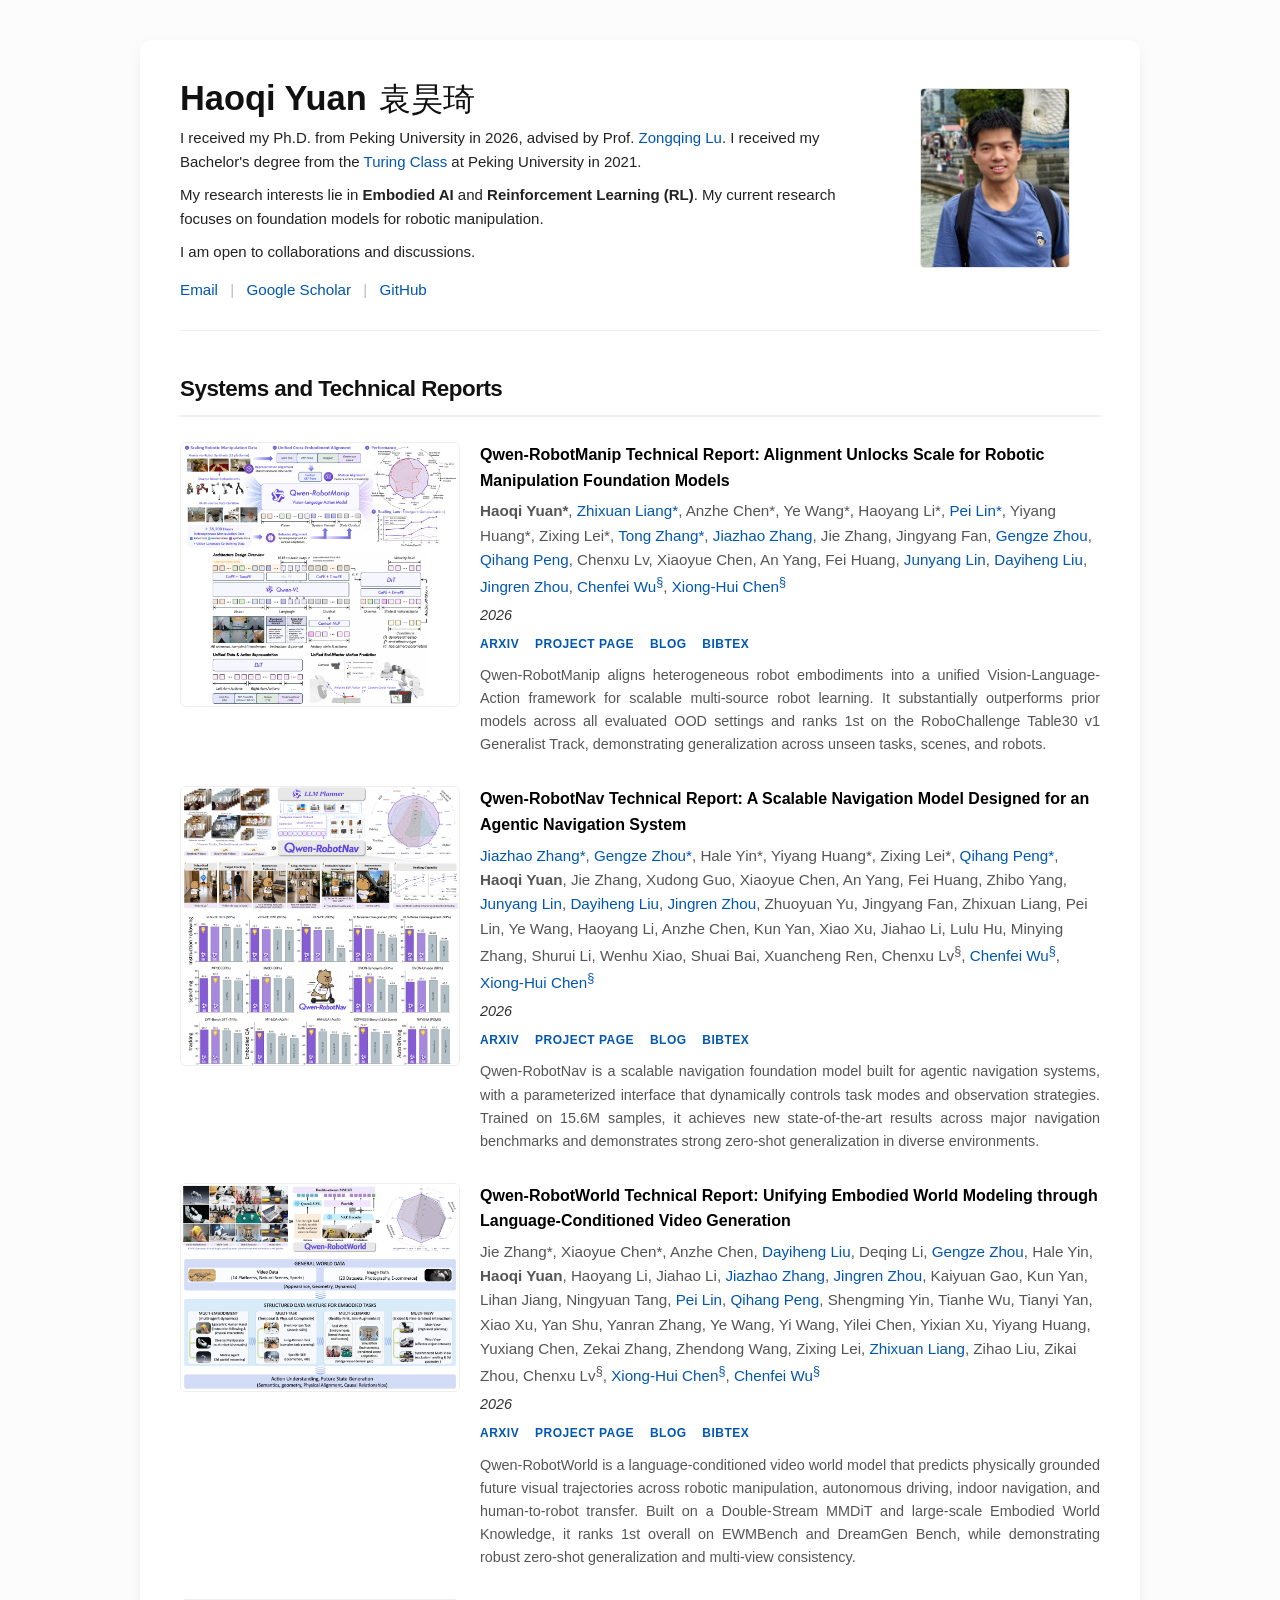
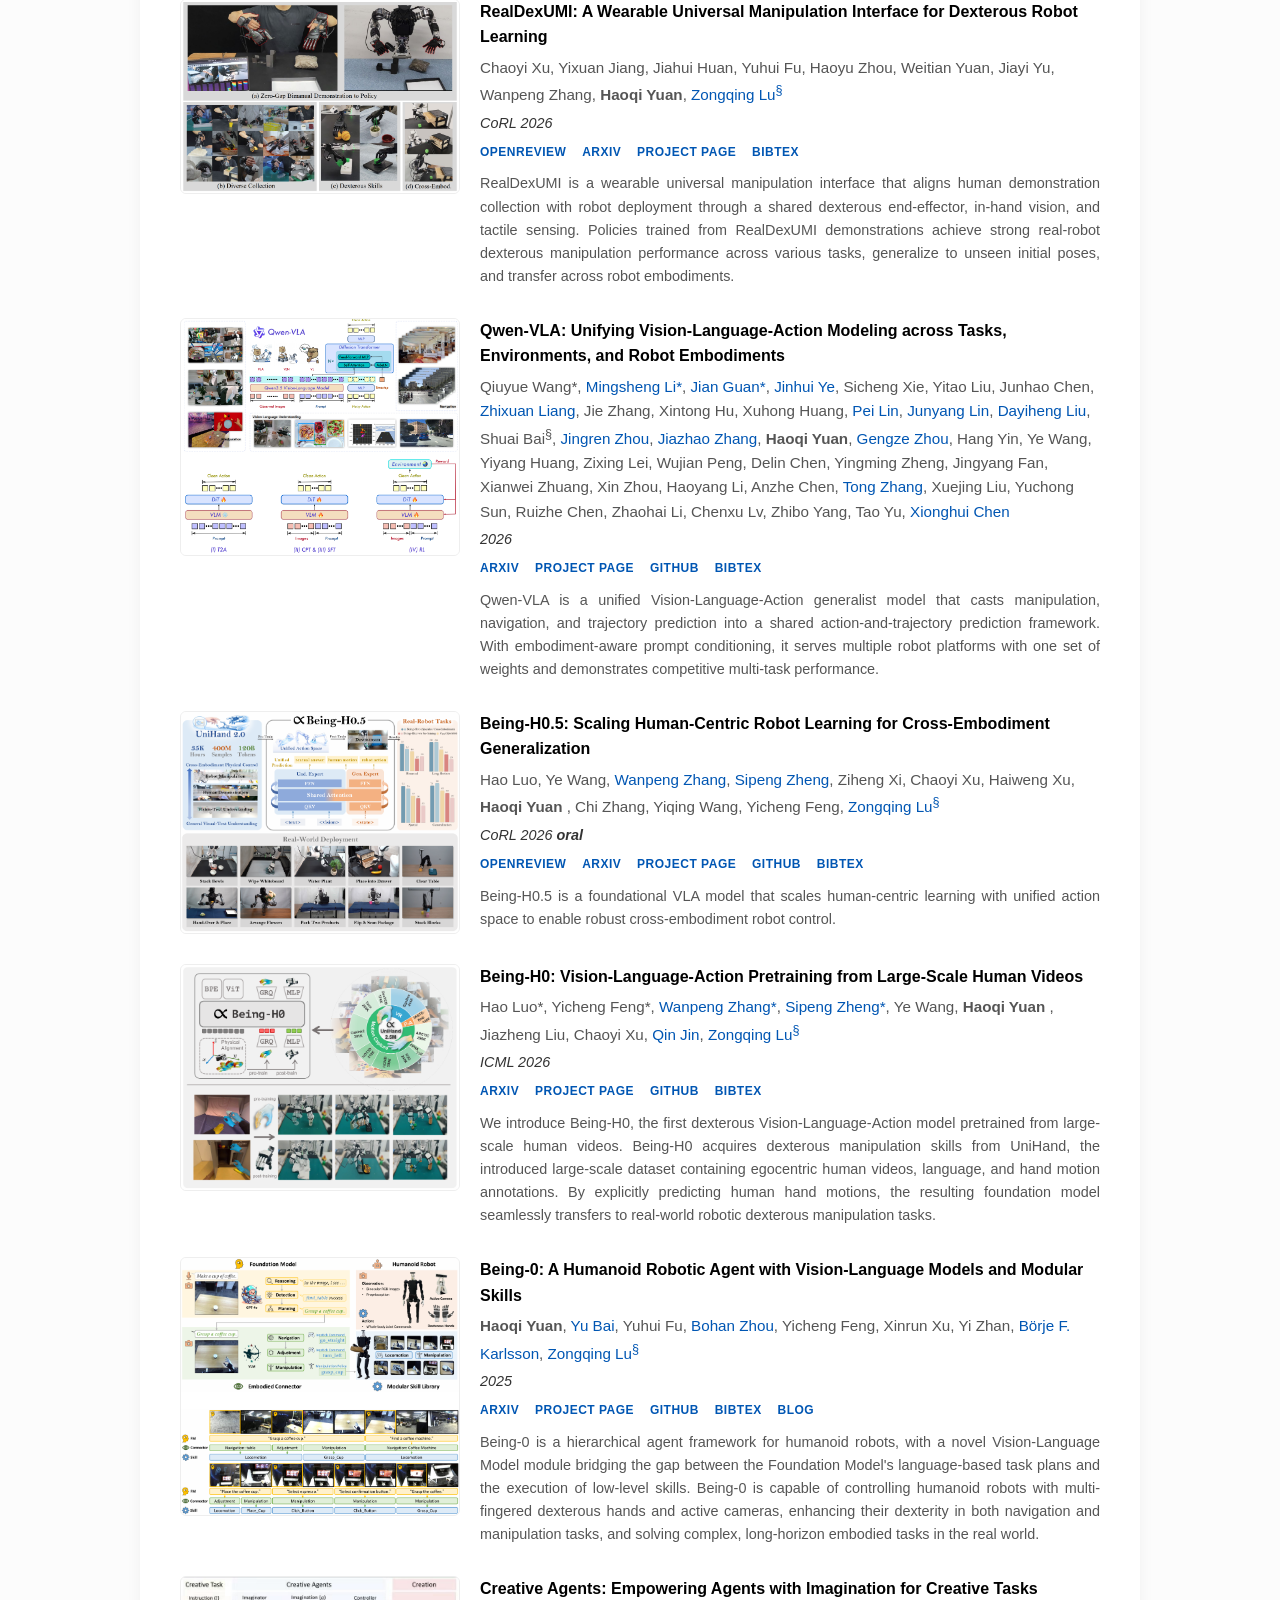
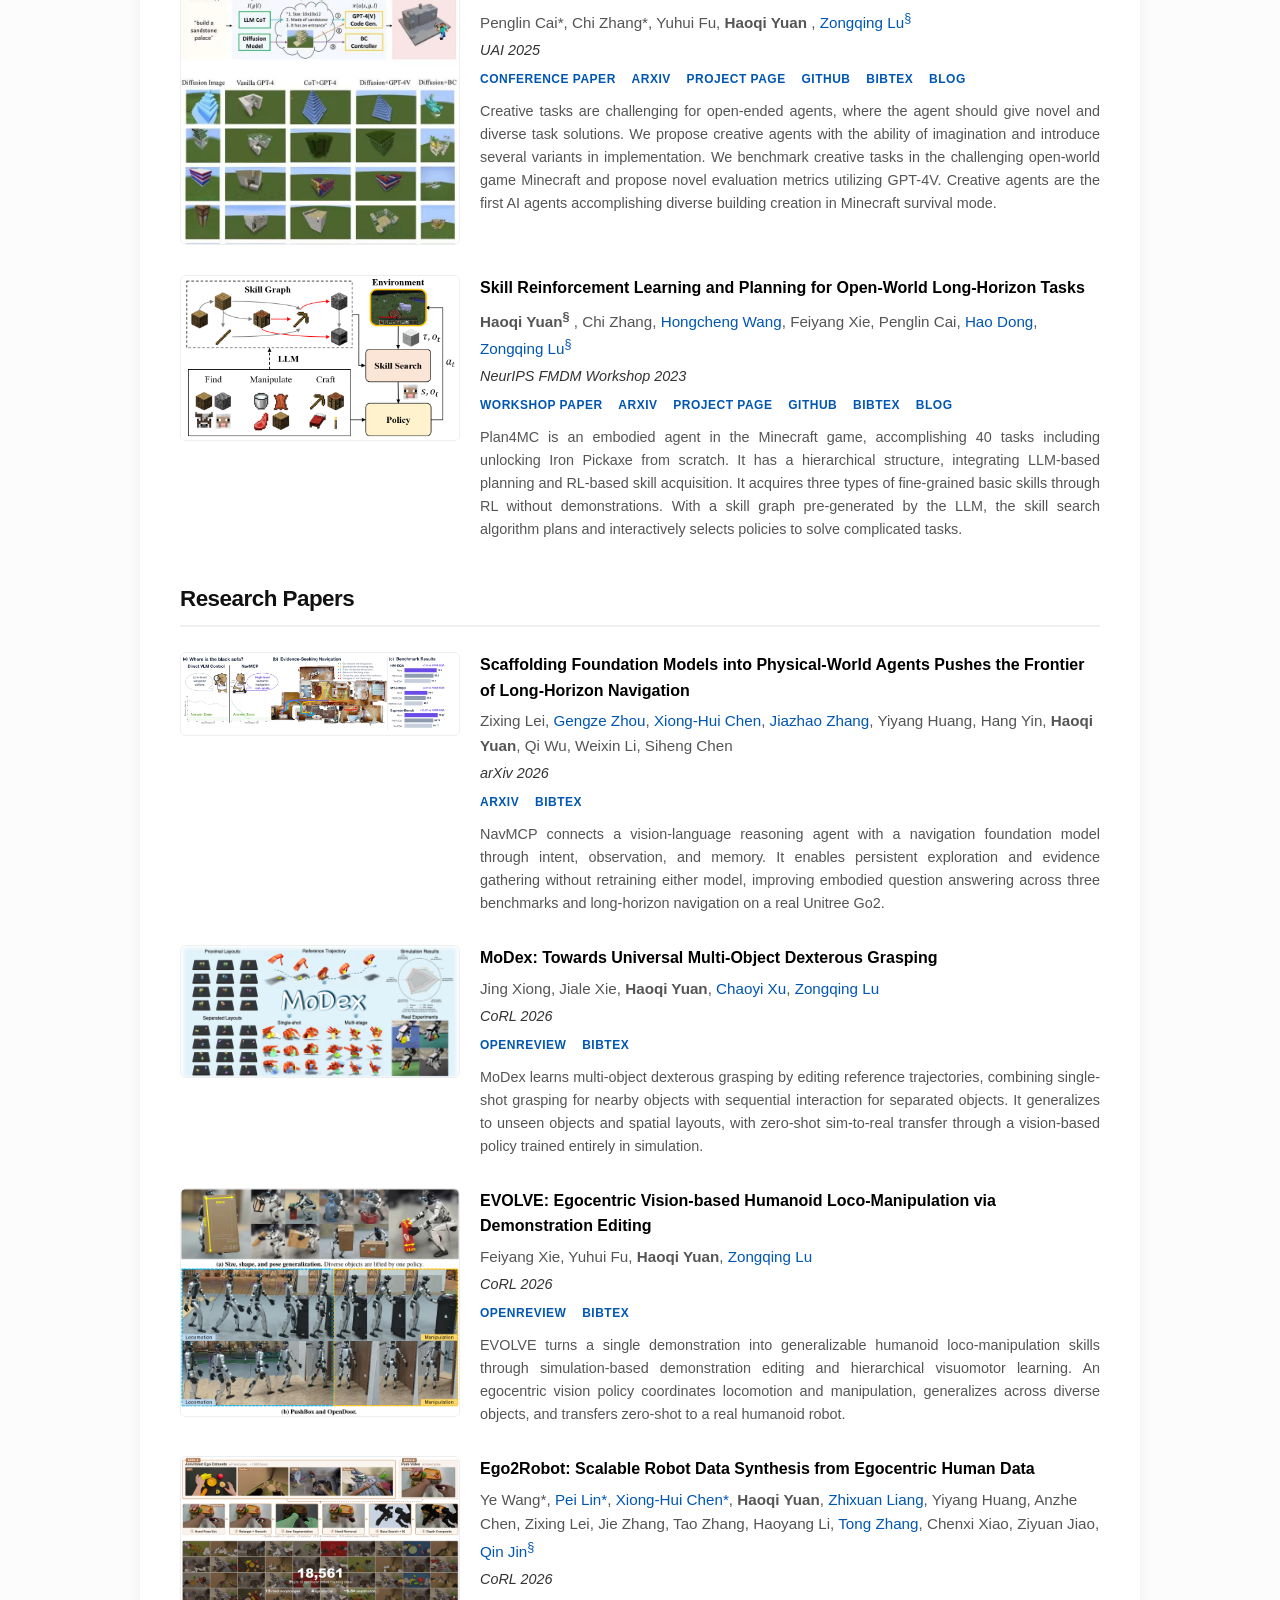
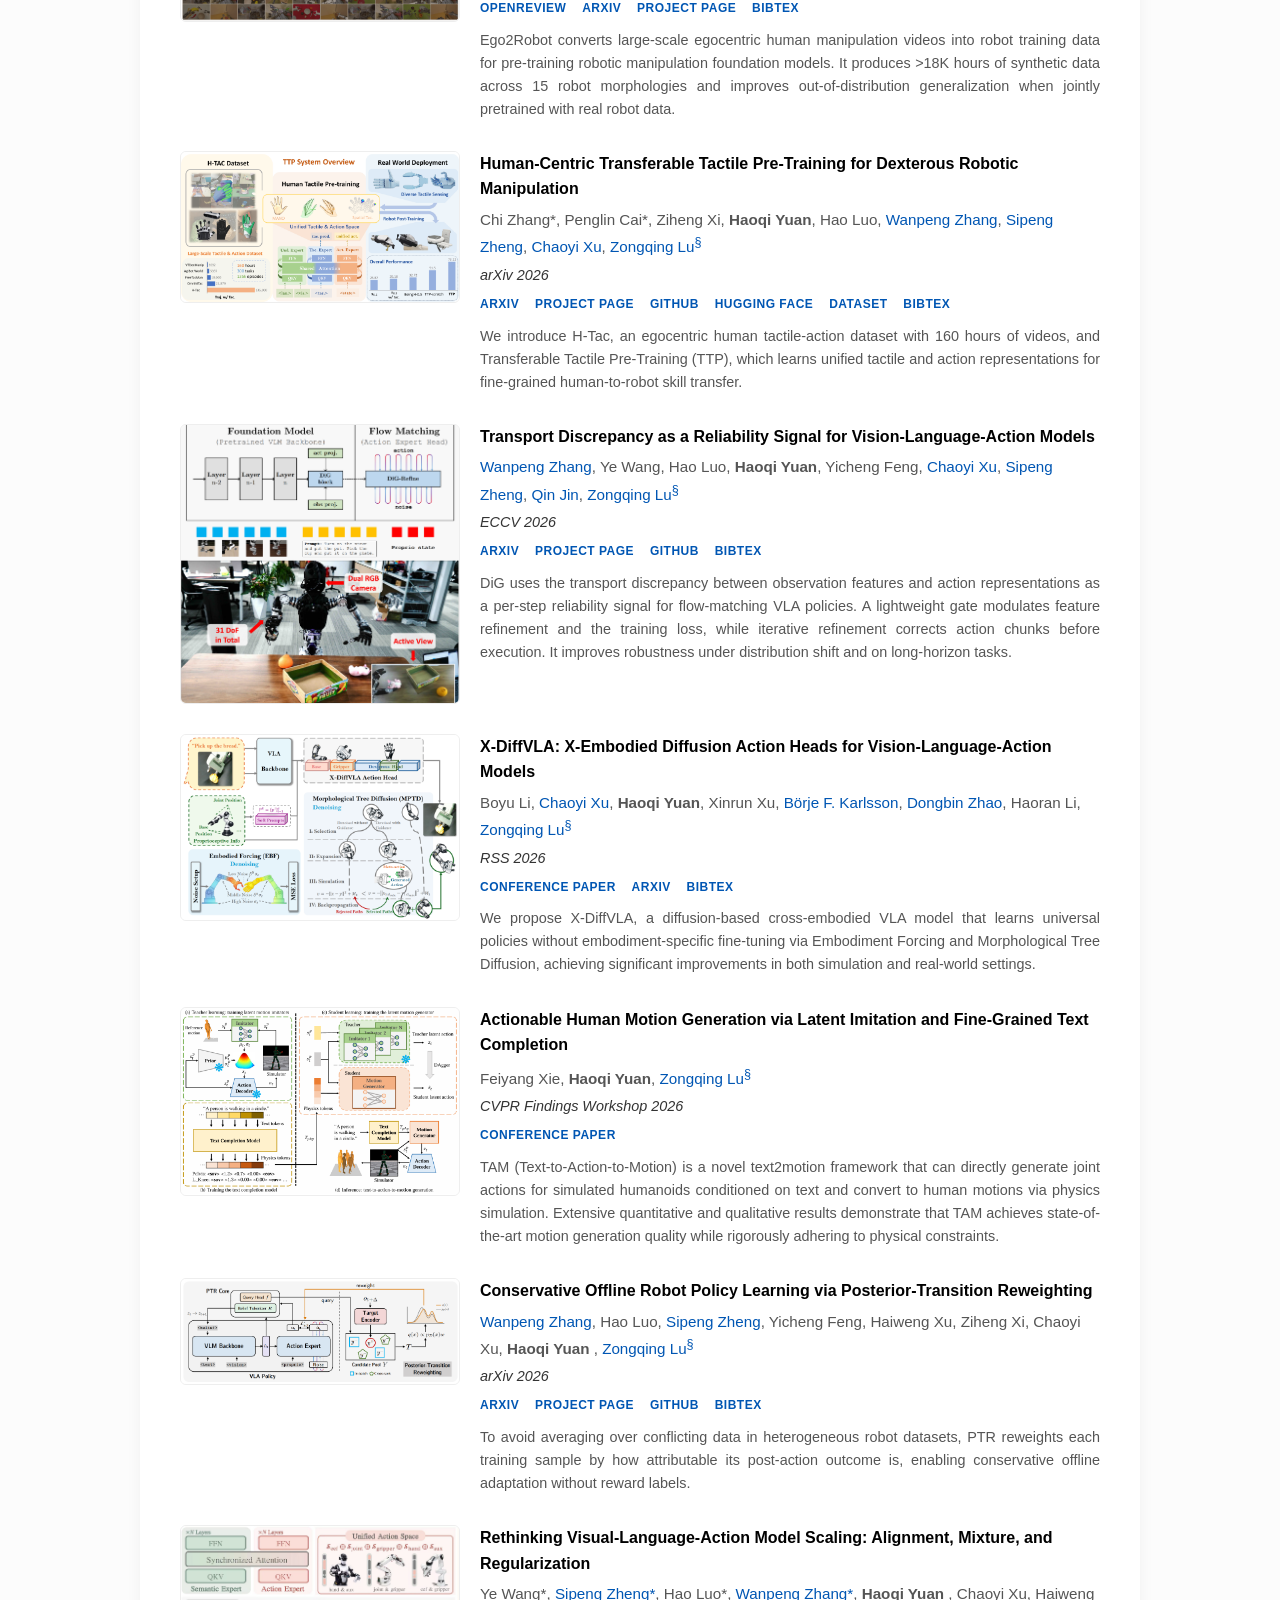
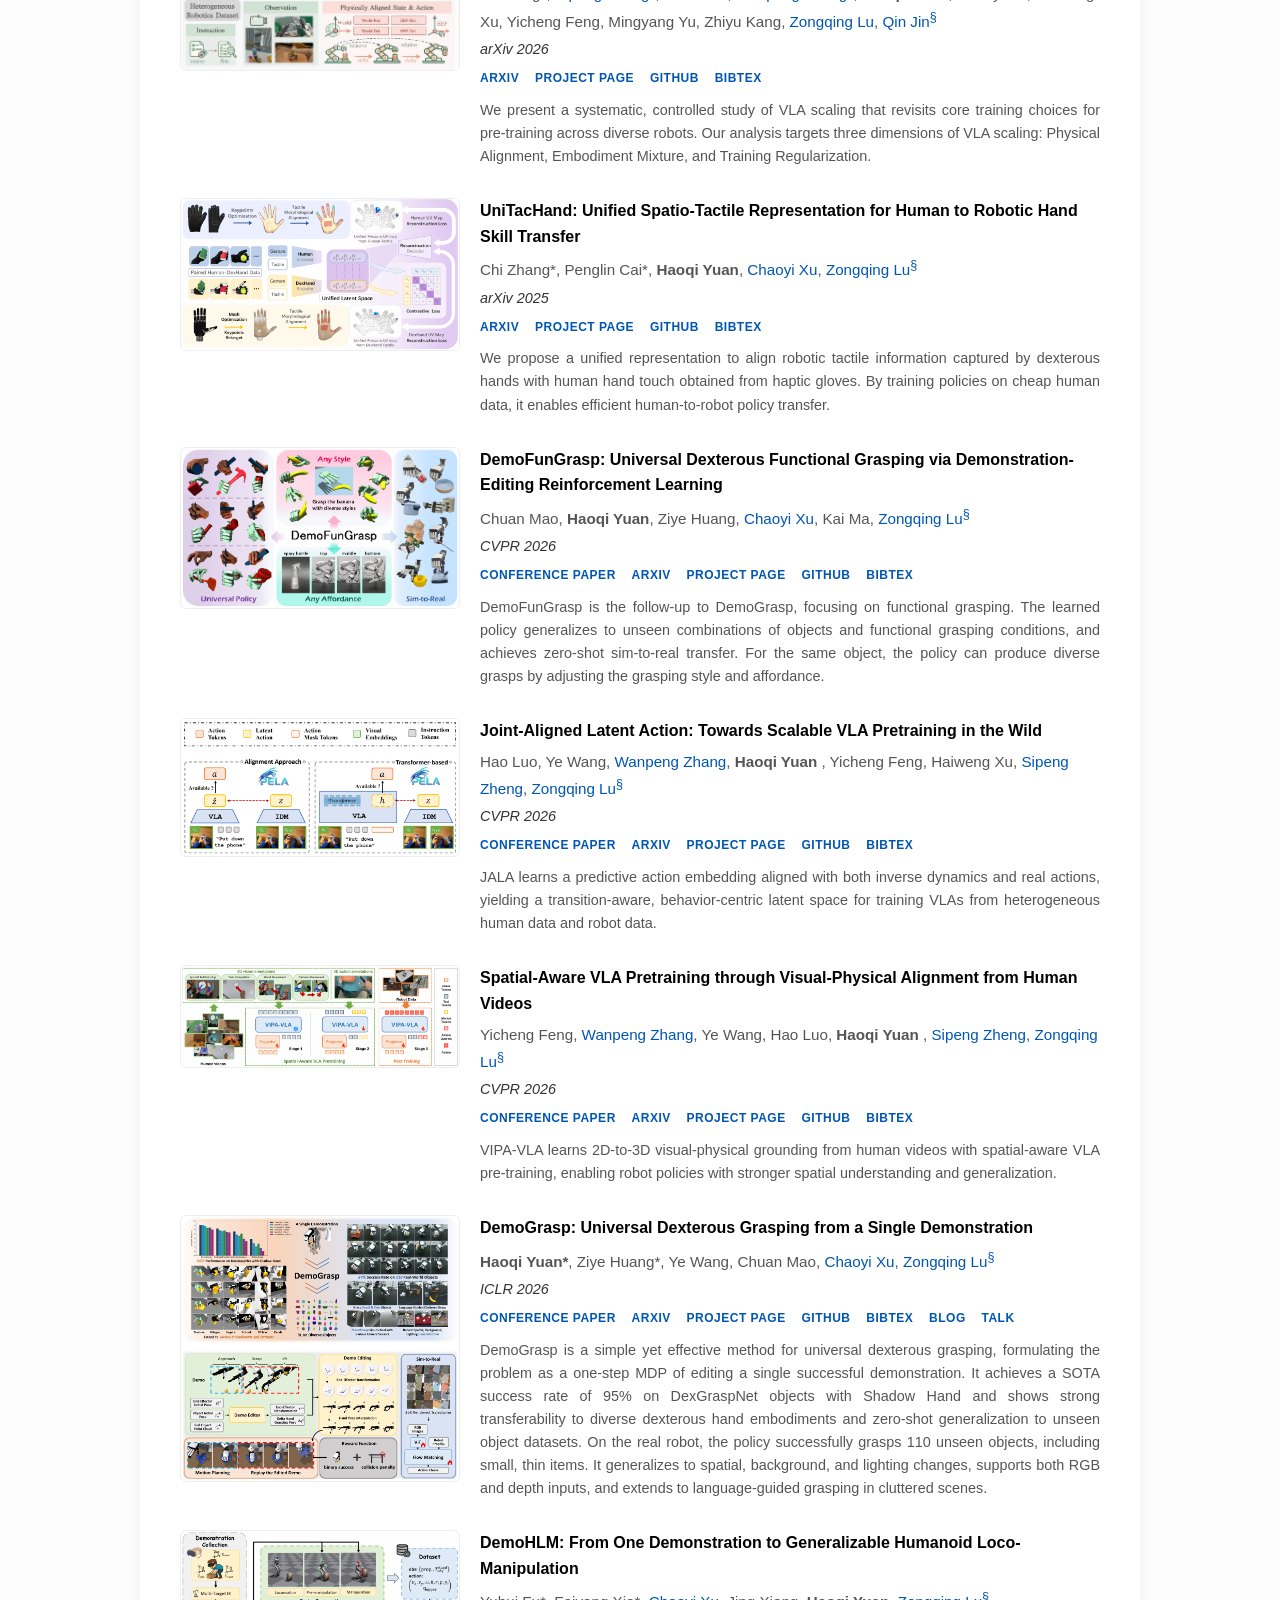
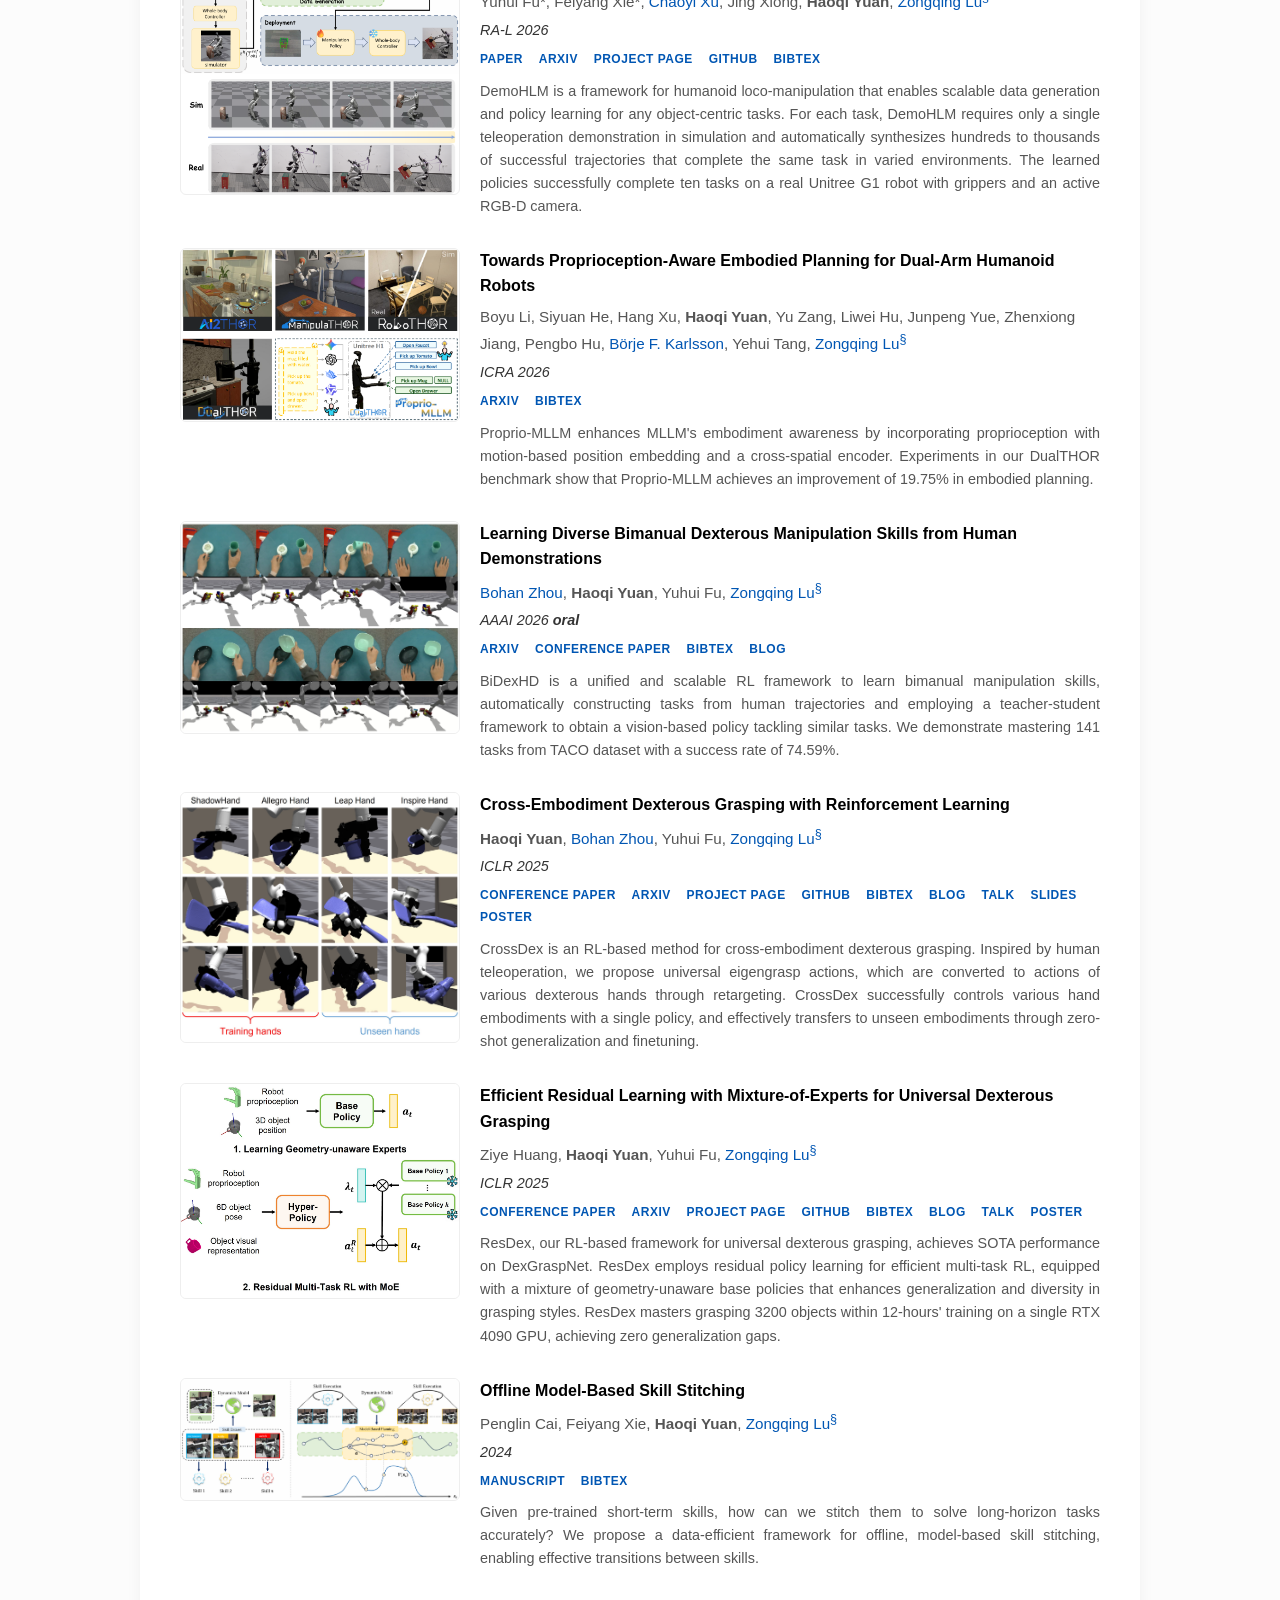
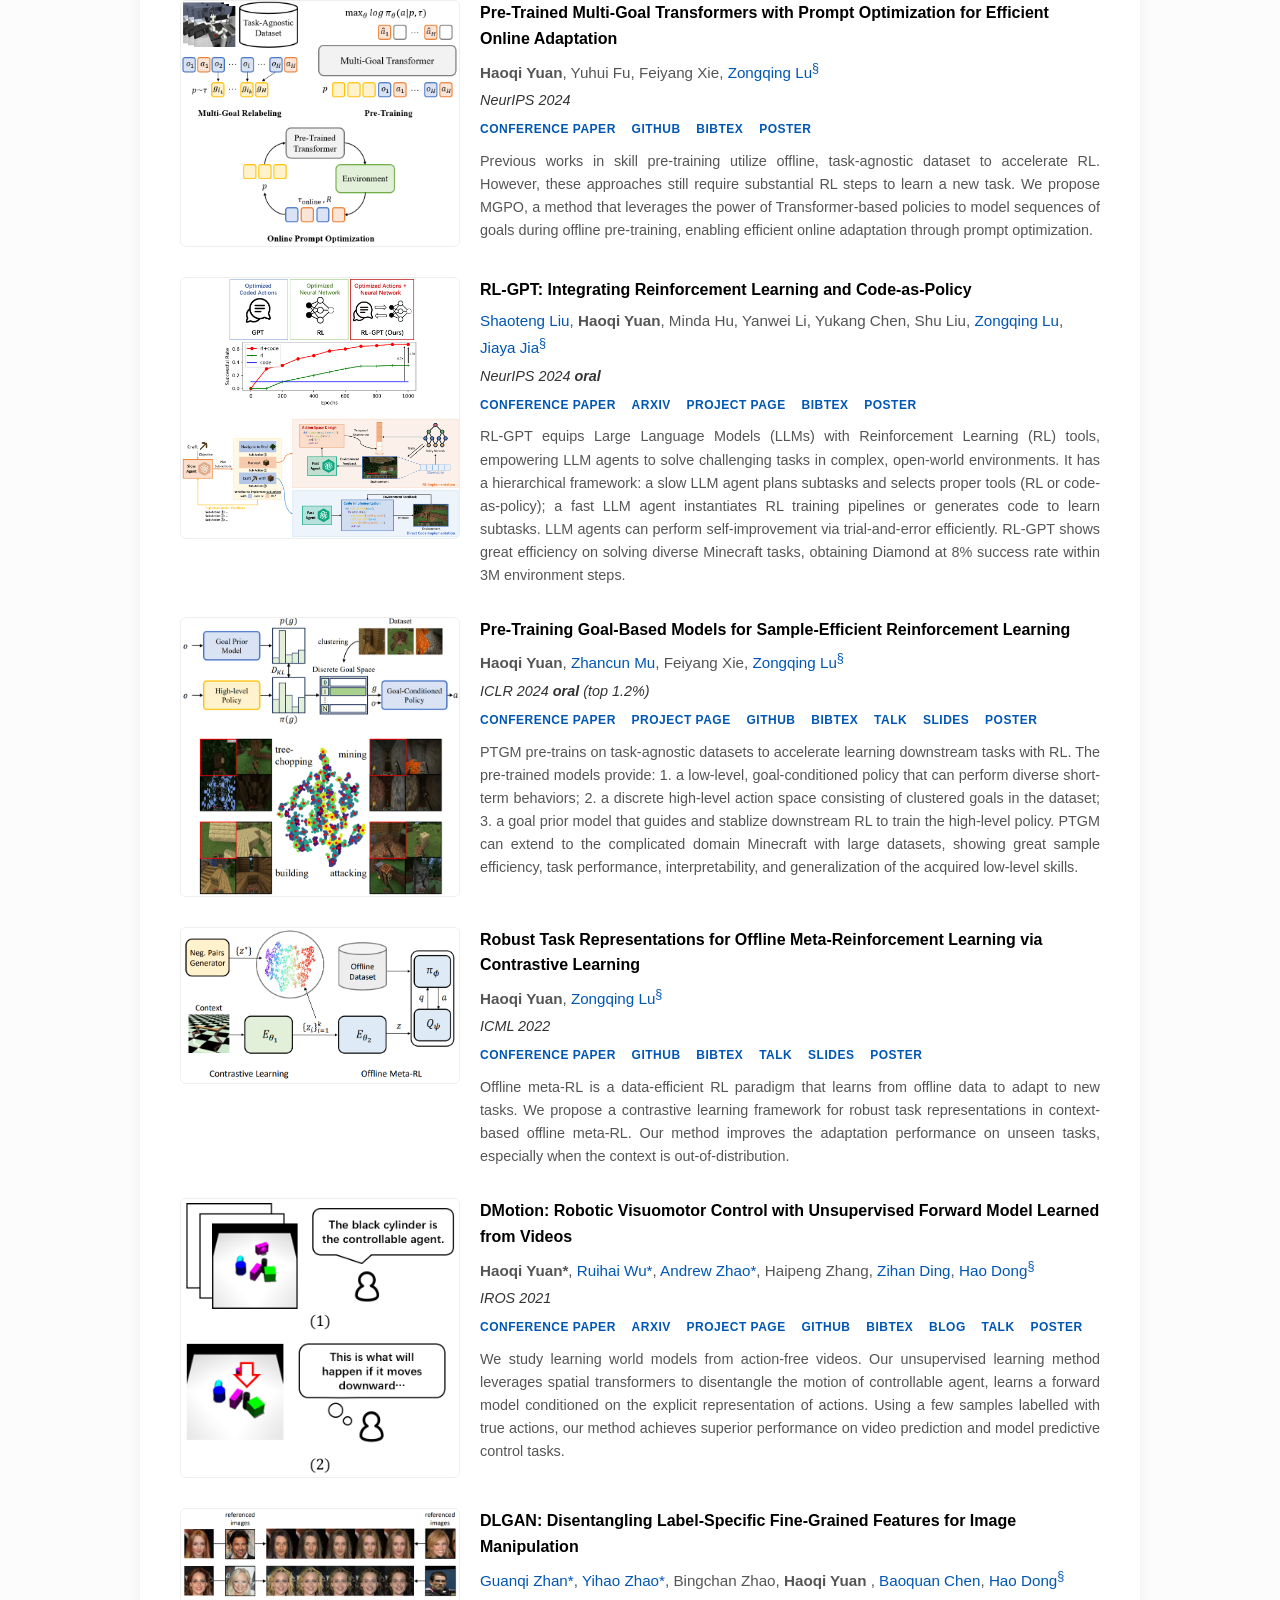
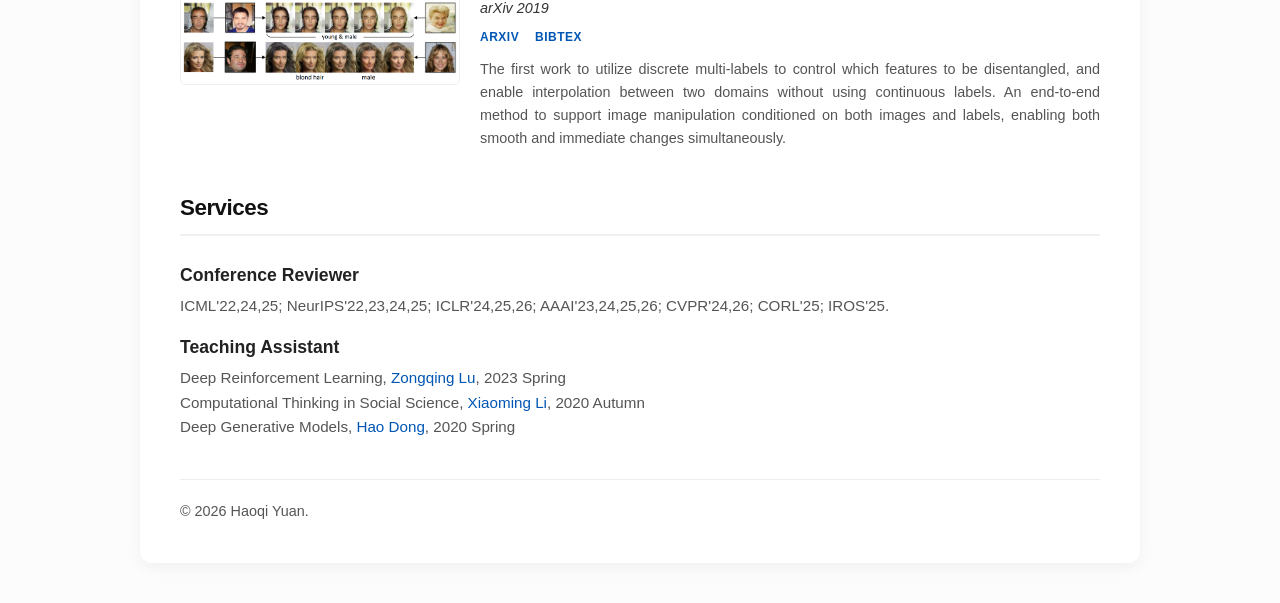
==== commit 2503e617: "Add NavMCP and refresh publication metadata" ====
--- a/index.html
+++ b/index.html
@@ -199,11 +199,10 @@
                     <a href="./haoqi_files/pub/qwenrobotmanip.bib">bibtex</a>
                      </div>
                   <p>
-                    <strong><em>Alignment unlocks scale, and scale unlocks generalization.</em></strong>
                     Qwen-RobotManip aligns heterogeneous robot embodiments into a unified Vision-Language-Action framework for 
                     scalable multi-source robot learning. It substantially outperforms prior models across all evaluated OOD settings 
-                    and ranks 1st on the RoboChallenge Table30 v1 Generalist Track, demonstrating strong generalization across unseen 
-                    tasks, scenes, and robot platforms.
+                    and ranks 1st on the RoboChallenge Table30 v1 Generalist Track, demonstrating generalization across unseen
+                    tasks, scenes, and robots.
                   </p>
                 </div>
             </div>
@@ -218,10 +217,13 @@
                   Hale Yin*, Yiyang Huang*, Zixing Lei*, 
                   <a href="https://pqh22.github.io/">Qihang Peng*</a>, 
                   <strong>Haoqi Yuan</strong>, Jie Zhang, Xudong Guo, Xiaoyue Chen, 
-                  An Yang, Fei Huang, 
+                  An Yang, Fei Huang, Zhibo Yang,
                   <a href="https://justinlin610.github.io/">Junyang Lin</a>, 
                   <a href="https://dayihengliu.github.io/">Dayiheng Liu</a>, 
                   <a href="http://www.cs.columbia.edu/~jrzhou/">Jingren Zhou</a>, 
+                  Zhuoyuan Yu, Jingyang Fan, Zhixuan Liang, Pei Lin, Ye Wang, Haoyang Li,
+                  Anzhe Chen, Kun Yan, Xiao Xu, Jiahao Li, Lulu Hu, Minying Zhang,
+                  Shurui Li, Wenhu Xiao, Shuai Bai, Xuancheng Ren,
                   Chenxu Lv<sup>&sect;</sup>, 
                   <a href="https://chenfei-wu.github.io/">Chenfei Wu<sup>&sect;</sup></a>, 
                   <a href="https://xionghuichen.github.io/">Xiong-Hui Chen<sup>&sect;</sup></a>
@@ -245,7 +247,8 @@
             <div class="paper-content">
               <h3>Qwen-RobotWorld Technical Report: Unifying Embodied World Modeling through Language-Conditioned Video Generation</h3>
               <div class="paper-authors">
-                Jie Zhang*, Xiaoyue Chen*, Anzhe Chen, Deqing Li, 
+                Jie Zhang*, Xiaoyue Chen*, Anzhe Chen,
+                <a href="https://dayihengliu.github.io/">Dayiheng Liu</a>, Deqing Li,
                 <a href="https://gengzezhou.github.io/">Gengze Zhou</a>, Hale Yin, 
                 <strong>Haoqi Yuan</strong>, Haoyang Li, Jiahao Li, 
                 <a href="https://jzhzhang.github.io/">Jiazhao Zhang</a>, 
@@ -348,7 +351,7 @@
               Yiqing Wang, Yicheng Feng, 
               <a href="https://z0ngqing.github.io/">Zongqing Lu<sup>&sect;</sup></a>
             </div>
-            <div class="paper-venue">CoRL 2026</div>
+            <div class="paper-venue">CoRL 2026 <b>oral</b></div>
             <div class="paper-links">
               <a href="https://openreview.net/forum?id=cfzFrOJmKA">OpenReview</a>
               <a href="https://arxiv.org/abs/2601.12993">arXiv</a>
@@ -427,7 +430,7 @@
                   </div>
                   <div class="paper-venue">UAI 2025</div>
                   <div class="paper-links">
-                    <a href="https://openreview.net/pdf?id=y0dbr5uSc9">conference paper</a>
+                    <a href="https://proceedings.mlr.press/v286/cai25a.html">conference paper</a>
                     <a href="https://arxiv.org/abs/2312.02519">arXiv</a>
                     <a href="https://sites.google.com/view/creative-agents">project page</a>
                     <a href="https://github.com/PKU-RL/Creative-Agents">GitHub</a>
@@ -476,6 +479,30 @@
         <section class="papers">
             <h2 id="research-papers">Research Papers</h2>
 
+            <div class="paper" id="navmcp">
+                <img src="./haoqi_files/pub/navmcp.png" alt="NavMCP combines visual-language reasoning with closed-loop navigation">
+                <div class="paper-content">
+                  <h3>Scaffolding Foundation Models into Physical-World Agents Pushes the Frontier of Long-Horizon Navigation</h3>
+                  <div class="paper-authors">
+                    Zixing Lei, <a href="https://gengzezhou.github.io/">Gengze Zhou</a>,
+                    <a href="https://xionghuichen.github.io/">Xiong-Hui Chen</a>,
+                    <a href="https://jzhzhang.github.io/">Jiazhao Zhang</a>, Yiyang Huang, Hang Yin,
+                    <strong>Haoqi Yuan</strong>, Qi Wu, Weixin Li, Siheng Chen
+                  </div>
+                  <div class="paper-venue">arXiv 2026</div>
+                  <div class="paper-links">
+                    <a href="https://arxiv.org/abs/2608.30396">arXiv</a>
+                    <a href="./haoqi_files/pub/navmcp.bib">bibtex</a>
+                  </div>
+                  <p>
+                    NavMCP connects a vision-language reasoning agent with a navigation foundation model
+                    through intent, observation, and memory. It enables persistent exploration and
+                    evidence gathering without retraining either model, improving embodied question
+                    answering across three benchmarks and long-horizon navigation on a real Unitree Go2.
+                  </p>
+                </div>
+            </div>
+
             <div class="paper" id="modex">
                 <img src="./haoqi_files/pub/modex.png" alt="MoDex multi-object dexterous grasping overview">
                 <div class="paper-content">
@@ -563,6 +590,8 @@
                   <div class="paper-venue">arXiv 2026</div>
                   <div class="paper-links">
                     <a href="https://arxiv.org/abs/2607.01067">arXiv</a>
+                    <a href="https://research.beingbeyond.com/ttp">project page</a>
+                    <a href="https://github.com/BeingBeyond/TTP">GitHub</a>
                     <a href="https://huggingface.co/BeingBeyond/TTP">Hugging Face</a>
                     <a href="https://huggingface.co/datasets/BeingBeyond/H-Tac_Sample">dataset</a>
                     <a href="./haoqi_files/pub/ttp.bib">bibtex</a>
@@ -757,6 +786,13 @@
                     <a href="https://z0ngqing.github.io/">Zongqing Lu<sup>&sect;</sup></a>
                   </div>
                   <div class="paper-venue">CVPR 2026</div>
+                  <div class="paper-links">
+                    <a href="https://openaccess.thecvf.com/content/CVPR2026/html/Luo_Joint-Aligned_Latent_Action_Towards_Scalable_VLA_Pretraining_in_the_Wild_CVPR_2026_paper.html">conference paper</a>
+                    <a href="https://arxiv.org/abs/2602.21736">arXiv</a>
+                    <a href="https://research.beingbeyond.com/jala">project page</a>
+                    <a href="https://github.com/BeingBeyond/JALA">GitHub</a>
+                    <a href="./haoqi_files/pub/jala.bib">bibtex</a>
+                  </div>
                   <p>
                      JALA learns a predictive action embedding aligned with both inverse dynamics and real actions, 
                      yielding a transition-aware, behavior-centric latent space for training VLAs from heterogeneous human data and robot data. 
@@ -775,6 +811,7 @@
                   </div>
                   <div class="paper-venue">CVPR 2026</div>
                   <div class="paper-links">
+                     <a href="https://openaccess.thecvf.com/content/CVPR2026/html/Feng_Spatial-Aware_VLA_Pretraining_through_Visual-Physical_Alignment_from_Human_Videos_CVPR_2026_paper.html">conference paper</a>
                      <a href="https://arxiv.org/abs/2512.13080">arXiv</a> 
                      <a href="https://beingbeyond.github.io/VIPA-VLA/">Project Page</a> 
                      <a href="https://github.com/BeingBeyond/VIPA-VLA">GitHub</a>
@@ -881,6 +918,7 @@
                   <div class="paper-venue">AAAI 2026 <b>oral</b></div>
                   <div class="paper-links">
                     <a href="https://arxiv.org/abs/2410.02477">arXiv</a>
+                    <a href="https://ojs.aaai.org/index.php/AAAI/article/view/40127">conference paper</a>
                     <a href="./haoqi_files/pub/bidexhd.bib">bibtex</a>
                     <a href="https://mp.weixin.qq.com/s/LdLFHxeK4R0tPey8G02PbQ">blog</a>
                      </div>
